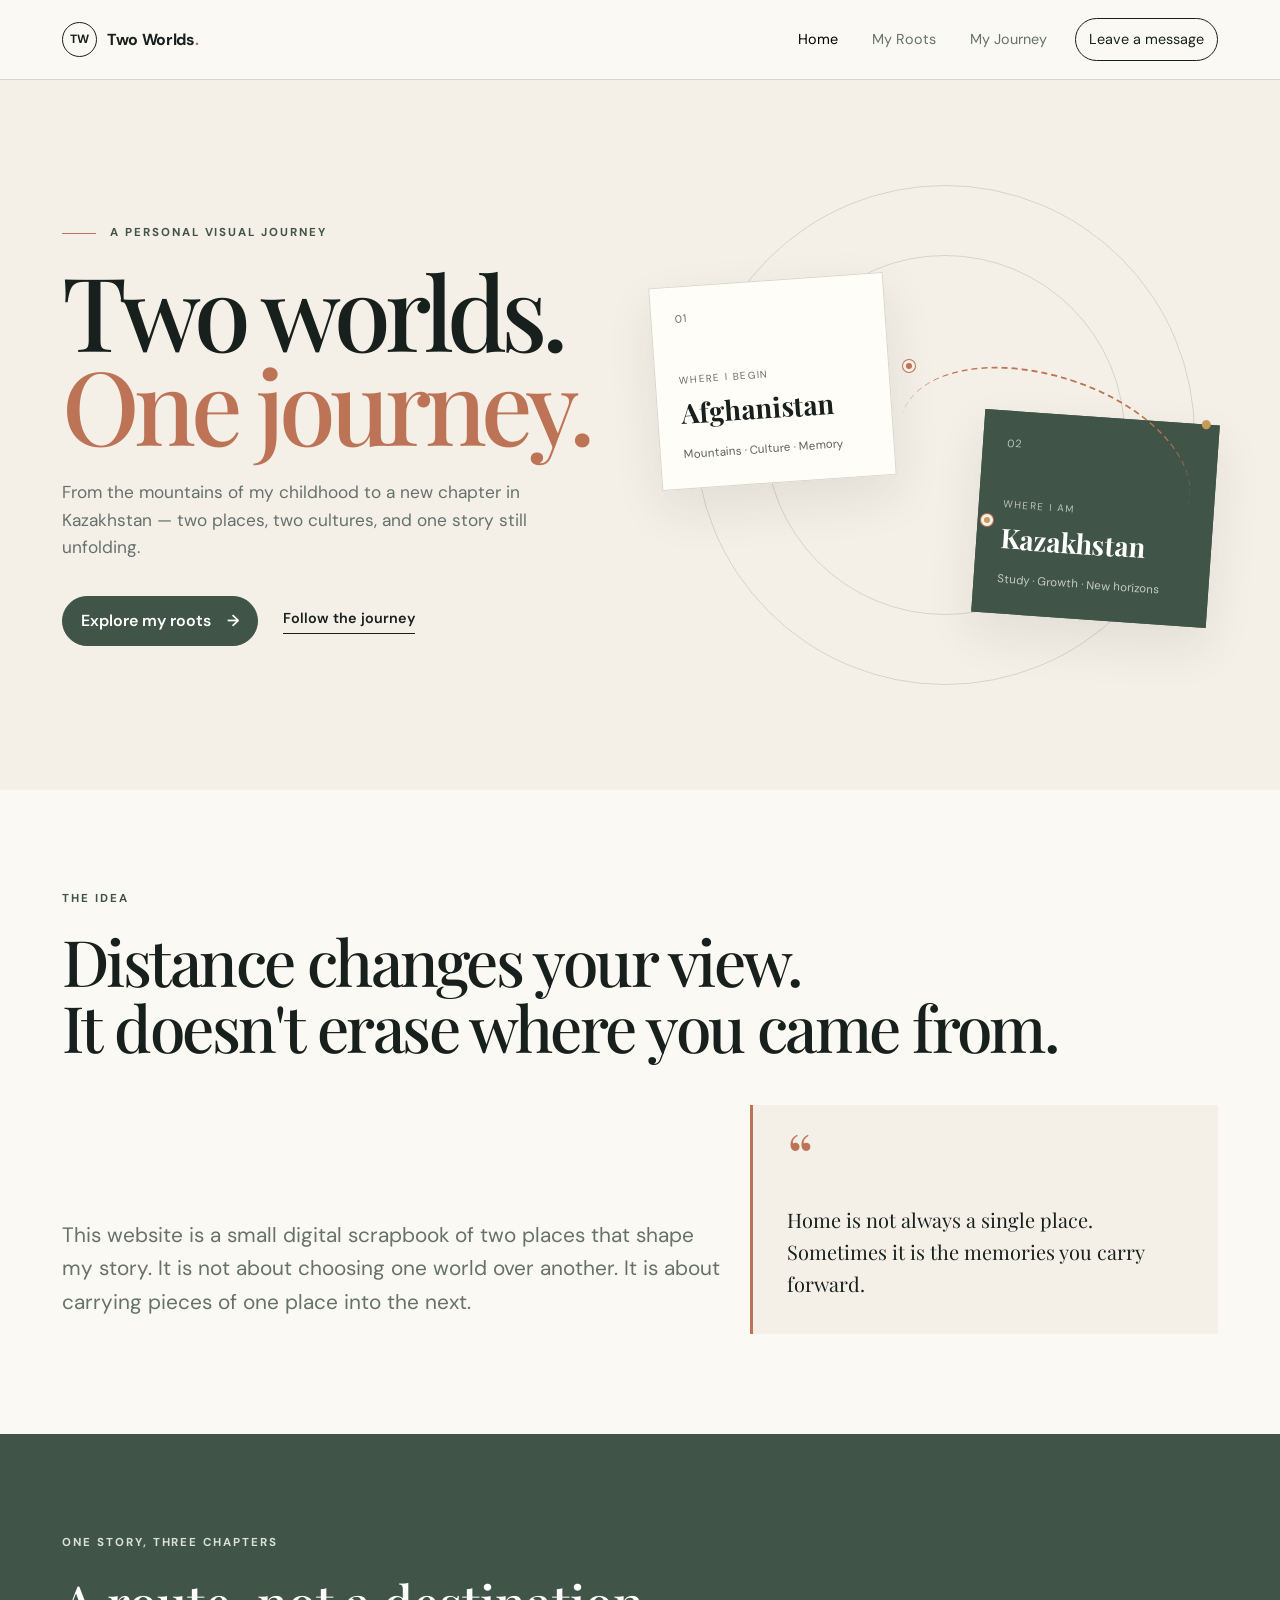
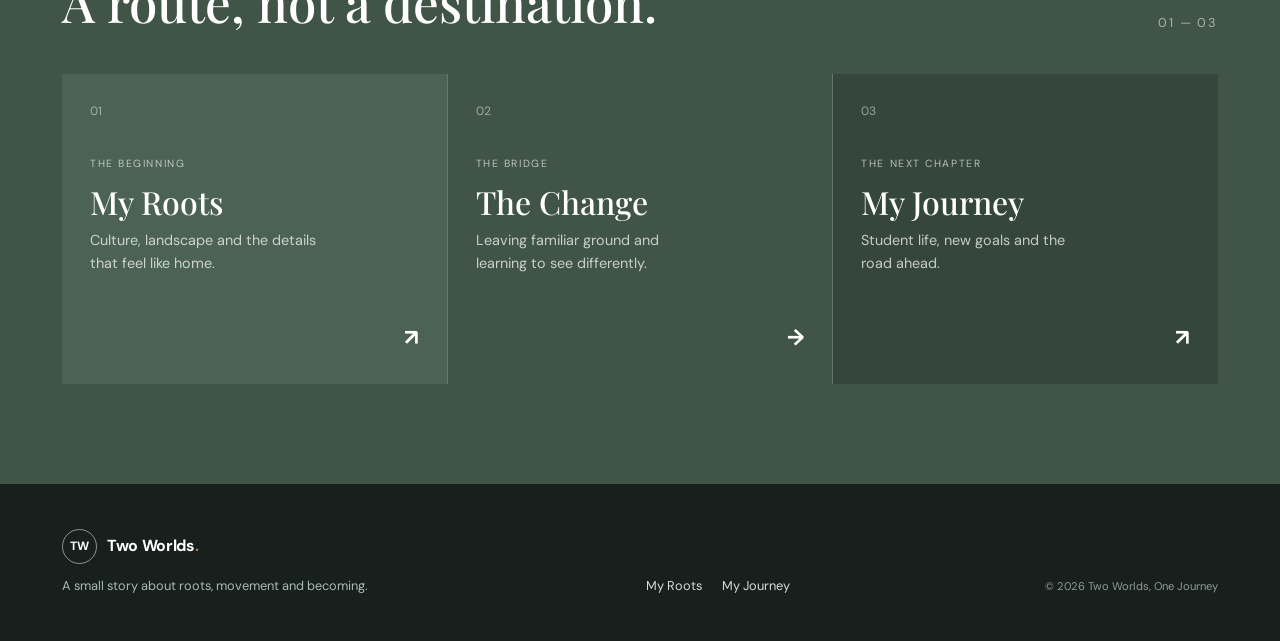
==== index.html @ 0f05c7d1 "complete midterm project" ====
<!DOCTYPE html>
<html lang="en">
<head>
  <meta charset="UTF-8">
  <meta name="viewport" content="width=device-width, initial-scale=1.0">
  <meta name="description" content="Two Worlds, One Journey — a visual story connecting Afghan roots with student life in Kazakhstan.">
  <title>Two Worlds, One Journey | Home</title>
  <link rel="preconnect" href="https://fonts.googleapis.com">
  <link rel="preconnect" href="https://fonts.gstatic.com" crossorigin>
  <link href="https://fonts.googleapis.com/css2?family=DM+Sans:wght@400;500;600;700&family=Playfair+Display:wght@600;700&display=swap" rel="stylesheet">
  <link href="https://cdn.jsdelivr.net/npm/bootstrap@5.3.3/dist/css/bootstrap.min.css" rel="stylesheet">
  <link rel="stylesheet" href="css/style.css">
</head>
<body>
<header class="site-header">
  <nav class="navbar navbar-expand-lg">
    <div class="container">
      <a class="brand" href="index.html"><span class="brand-mark">TW</span><span>Two Worlds<span class="brand-dot">.</span></span></a>
      <button class="navbar-toggler" type="button" data-bs-toggle="collapse" data-bs-target="#mainNav" aria-controls="mainNav" aria-expanded="false" aria-label="Toggle navigation">
        <span class="navbar-toggler-icon"></span>
      </button>
      <div class="collapse navbar-collapse" id="mainNav">
        <ul class="navbar-nav ms-auto align-items-lg-center gap-lg-2">
          <li class="nav-item"><a class="nav-link active" href="index.html">Home</a></li>
          <li class="nav-item"><a class="nav-link" href="roots.html">My Roots</a></li>
          <li class="nav-item"><a class="nav-link" href="journey.html">My Journey</a></li>
          <li class="nav-item"><a class="nav-link nav-cta" href="journey.html#message">Leave a message</a></li>
        </ul>
      </div>
    </div>
  </nav>
</header>

<main>
  <section class="hero home-hero">
    <div class="container position-relative">
      <div class="route-line route-line-home"></div>
      <div class="hero-grid">
        <div class="hero-copy">
          <p class="eyebrow"><span class="eyebrow-line"></span> A personal visual journey</p>
          <h1>Two worlds.<br><em>One journey.</em></h1>
          <p class="hero-lead">From the mountains of my childhood to a new chapter in Kazakhstan — two places, two cultures, and one story still unfolding.</p>
          <div class="hero-actions">
            <a class="btn btn-primary-custom" href="roots.html">Explore my roots <span>→</span></a>
            <a class="text-link" href="journey.html">Follow the journey</a>
          </div>
        </div>
        <div class="hero-visual">
          <div class="orbit orbit-one"></div>
          <div class="orbit orbit-two"></div>
          <div class="world-card world-af">
            <span class="world-number">01</span>
            <span class="world-label">WHERE I BEGIN</span>
            <strong>Afghanistan</strong>
            <small>Mountains · Culture · Memory</small>
          </div>
          <div class="world-card world-kz">
            <span class="world-number">02</span>
            <span class="world-label">WHERE I AM</span>
            <strong>Kazakhstan</strong>
            <small>Study · Growth · New horizons</small>
          </div>
          <div class="journey-pin pin-a"></div>
          <div class="journey-pin pin-b"></div>
          <div class="journey-path"><span></span></div>
        </div>
      </div>
    </div>
  </section>

  <section class="intro-section section-pad">
    <div class="container">
      <div class="section-heading">
        <p class="eyebrow">The idea</p>
        <h2>Distance changes your view.<br>It doesn't erase where you came from.</h2>
      </div>
      <div class="row g-4 align-items-end">
        <div class="col-lg-7">
          <p class="large-copy">This website is a small digital scrapbook of two places that shape my story. It is not about choosing one world over another. It is about carrying pieces of one place into the next.</p>
        </div>
        <div class="col-lg-5">
          <div class="quote-card">
            <span class="quote-mark">“</span>
            <p>Home is not always a single place. Sometimes it is the memories you carry forward.</p>
          </div>
        </div>
      </div>
    </div>
  </section>

  <section class="route-section section-pad">
    <div class="container">
      <div class="route-header">
        <div>
          <p class="eyebrow">One story, three chapters</p>
          <h2>A route, not a destination.</h2>
        </div>
        <span class="route-counter">01 — 03</span>
      </div>
      <div class="chapter-grid">
        <a class="chapter-card chapter-roots" href="roots.html">
          <span>01</span><div><small>THE BEGINNING</small><h3>My Roots</h3><p>Culture, landscape and the details that feel like home.</p></div><b>↗</b>
        </a>
        <div class="chapter-card chapter-bridge">
          <span>02</span><div><small>THE BRIDGE</small><h3>The Change</h3><p>Leaving familiar ground and learning to see differently.</p></div><b>→</b>
        </div>
        <a class="chapter-card chapter-future" href="journey.html">
          <span>03</span><div><small>THE NEXT CHAPTER</small><h3>My Journey</h3><p>Student life, new goals and the road ahead.</p></div><b>↗</b>
        </a>
      </div>
    </div>
  </section>
</main>

<footer class="site-footer">
  <div class="container footer-inner">
    <div><a class="brand footer-brand" href="index.html"><span class="brand-mark">TW</span><span>Two Worlds<span class="brand-dot">.</span></span></a><p>A small story about roots, movement and becoming.</p></div>
    <div class="footer-links"><a href="roots.html">My Roots</a><a href="journey.html">My Journey</a></div>
    <small>© 2026 Two Worlds, One Journey</small>
  </div>
</footer>
</body>
</html>
---- css/style.css ----
@import url('https://fonts.googleapis.com/css2?family=DM+Sans:wght@400;500;600;700&family=Playfair+Display:wght@600;700&display=swap');

:root {
  --ink: #18201d;
  --muted: #66716c;
  --cream: #f5f0e7;
  --paper: #fbf9f4;
  --sage: #718476;
  --sage-dark: #405448;
  --clay: #bd7355;
  --gold: #c59d58;
  --line: #d9d5ca;
  --white: #fffdf8;
}

* { box-sizing: border-box; }
html { scroll-behavior: smooth; }
body {
  margin: 0;
  background: var(--paper);
  color: var(--ink);
  font-family: "DM Sans", sans-serif;
  line-height: 1.6;
  overflow-x: hidden;
}
a { color: inherit; text-decoration: none; }
h1,h2,h3,p { margin-top: 0; }
h1,h2,h3 { font-family: "Playfair Display", serif; }
.container { max-width: 1180px; }

.site-header {
  background: rgba(251,249,244,.94);
  border-bottom: 1px solid var(--line);
  position: relative;
  z-index: 20;
}
.navbar { padding: 18px 0; }
.brand { display: inline-flex; align-items: center; gap: 10px; font-weight: 700; letter-spacing: -.02em; }
.brand-mark {
  width: 35px; height: 35px; display: grid; place-items: center;
  border: 1px solid var(--ink); border-radius: 50%; font-size: .75rem;
}
.brand-dot { color: var(--clay); }
.nav-link { color: var(--muted); font-size: .9rem; padding: 9px 13px !important; }
.nav-link:hover,.nav-link.active { color: var(--ink); }
.nav-cta { border: 1px solid var(--ink); border-radius: 99px; margin-left: 7px; color: var(--ink); }
.navbar-toggler { border: 1px solid var(--line); }
.navbar-toggler:focus { box-shadow: none; }

.hero { min-height: 710px; display: flex; align-items: center; position: relative; background: var(--cream); }
.home-hero { overflow: hidden; }
.hero-grid { display: grid; grid-template-columns: 1fr 1fr; align-items: center; gap: 30px; min-height: 650px; }
.eyebrow { color: var(--sage-dark); text-transform: uppercase; letter-spacing: .17em; font-size: .72rem; font-weight: 700; margin-bottom: 20px; }
.eyebrow-line { display: inline-block; width: 34px; height: 1px; background: var(--clay); vertical-align: middle; margin-right: 9px; }
.hero h1 { font-size: clamp(4rem, 8vw, 7.5rem); line-height: .92; letter-spacing: -.055em; margin-bottom: 28px; }
.hero h1 em, .page-hero h1 em { color: var(--clay); font-style: normal; }
.hero-lead { color: var(--muted); max-width: 510px; font-size: 1.08rem; }
.hero-actions { display: flex; align-items: center; gap: 25px; margin-top: 34px; }
.btn-primary-custom {
  background: var(--sage-dark); border: 1px solid var(--sage-dark); color: white;
  padding: 12px 18px; border-radius: 99px; font-weight: 600;
}
.btn-primary-custom:hover { background: var(--ink); color: white; border-color: var(--ink); transform: translateY(-2px); }
.btn-primary-custom span { margin-left: 12px; }
.text-link { border-bottom: 1px solid var(--ink); padding-bottom: 3px; font-weight: 600; font-size: .9rem; }

.hero-visual { min-height: 530px; position: relative; }
.orbit { position: absolute; border: 1px solid rgba(64,84,72,.18); border-radius: 50%; }
.orbit-one { width: 500px; height: 500px; top: 15px; left: 40px; }
.orbit-two { width: 360px; height: 360px; top: 85px; left: 110px; }
.world-card {
  position: absolute; width: 235px; padding: 23px; background: var(--white);
  border: 1px solid var(--line); box-shadow: 0 20px 50px rgba(31,38,34,.09);
}
.world-af { left: 0; top: 110px; transform: rotate(-4deg); }
.world-kz { right: 5px; bottom: 80px; transform: rotate(4deg); background: var(--sage-dark); color: white; border-color: var(--sage-dark); }
.world-number { font-size: .68rem; letter-spacing: .15em; display: block; margin-bottom: 45px; opacity: .65; }
.world-label { font-size: .62rem; letter-spacing: .14em; display: block; opacity: .65; }
.world-card strong { font-family: "Playfair Display"; font-size: 1.7rem; display: block; margin: 4px 0; }
.world-card small { opacity: .7; font-size: .72rem; }
.journey-pin { width: 12px; height: 12px; background: var(--clay); border: 3px solid var(--cream); border-radius: 50%; position: absolute; z-index: 3; box-shadow: 0 0 0 1px var(--clay); }
.pin-a { top: 190px; left: 248px; }
.pin-b { bottom: 174px; right: 225px; background: var(--gold); }
.journey-path { position: absolute; width: 300px; height: 170px; top: 205px; left: 240px; border-top: 2px dashed var(--clay); border-radius: 50%; transform: rotate(18deg); }
.journey-path span { width: 9px; height: 9px; border-radius: 50%; background: var(--gold); position: absolute; right: 3px; top: -5px; }

.section-pad { padding: 100px 0; }
.intro-section { background: var(--paper); }
.section-heading { margin-bottom: 45px; }
.section-heading h2 { font-size: clamp(2.4rem, 5vw, 4.4rem); line-height: 1.03; letter-spacing: -.04em; }
.large-copy { font-size: 1.3rem; line-height: 1.6; max-width: 720px; color: var(--muted); }
.quote-card { background: var(--cream); padding: 34px; border-left: 3px solid var(--clay); }
.quote-mark { font-family: "Playfair Display"; font-size: 4rem; line-height: .5; color: var(--clay); }
.quote-card p { margin: 15px 0 0; font-family: "Playfair Display"; font-size: 1.25rem; }

.route-section { background: var(--sage-dark); color: white; }
.route-section .eyebrow { color: #d8e1db; }
.route-header { display: flex; justify-content: space-between; align-items: end; margin-bottom: 40px; }
.route-header h2 { font-size: 3.2rem; margin: 0; }
.route-counter { opacity: .55; font-size: .8rem; letter-spacing: .14em; }
.chapter-grid { display: grid; grid-template-columns: repeat(3,1fr); gap: 1px; background: rgba(255,255,255,.2); }
.chapter-card { min-height: 310px; padding: 28px; background: var(--sage-dark); display: flex; flex-direction: column; justify-content: space-between; transition: .25s ease; }
.chapter-card:hover { background: #51675a; transform: translateY(-7px); }
.chapter-card > span { font-size: .75rem; opacity: .5; }
.chapter-card div { align-self: stretch; }
.chapter-card small { font-size: .65rem; letter-spacing: .15em; opacity: .65; }
.chapter-card h3 { font-size: 2rem; margin: 8px 0; }
.chapter-card p { opacity: .72; max-width: 230px; font-size: .9rem; }
.chapter-card b { font-size: 1.4rem; align-self: flex-end; }
.chapter-roots { background: #4c6255; }
.chapter-bridge { background: #405448; }
.chapter-future { background: #35473d; }

.page-hero { min-height: 460px; display: flex; align-items: end; background: var(--cream); padding: 75px 0; position: relative; overflow: hidden; }
.page-hero:after { content: ""; position: absolute; width: 480px; height: 480px; border: 1px solid rgba(64,84,72,.16); border-radius: 50%; right: -170px; top: -160px; }
.page-hero-inner { display: flex; justify-content: space-between; align-items: end; width: 100%; position: relative; z-index: 1; }
.page-hero h1 { font-size: clamp(4rem, 9vw, 7rem); line-height: .9; letter-spacing: -.06em; margin-bottom: 25px; }
.page-hero p:not(.eyebrow) { max-width: 600px; color: var(--muted); font-size: 1.1rem; }
.chapter-stamp { width: 135px; height: 135px; border: 1px solid var(--sage-dark); border-radius: 50%; display: grid; place-content: center; text-align: center; transform: rotate(10deg); flex-shrink: 0; }
.chapter-stamp span { font-family: "Playfair Display"; font-size: 2.7rem; line-height: 1; }
.chapter-stamp small { letter-spacing: .12em; font-size: .58rem; margin-top: 6px; }
.stamp-kz { border-color: var(--clay); color: var(--clay); }

.sticky-note { background: var(--sage-dark); color: white; padding: 42px; min-height: 390px; position: sticky; top: 30px; }
.note-label { text-transform: uppercase; letter-spacing: .16em; font-size: .65rem; opacity: .65; }
.sticky-note h2 { font-size: 4rem; margin: 25px 0 12px; }
.sticky-note p { color: #d5ded8; max-width: 370px; }
.mini-route { display: flex; align-items: center; gap: 0; margin-top: 50px; }
.mini-route span { width: 11px; height: 11px; border-radius: 50%; background: var(--gold); }
.mini-route span:not(:last-child) { width: 70px; height: 1px; border-radius: 0; background: rgba(255,255,255,.4); }

.photo-grid { display: grid; grid-template-columns: 1.1fr .9fr; grid-template-rows: 230px 230px; gap: 14px; }
.photo-tile { padding: 22px; display: flex; flex-direction: column; justify-content: end; color: white; position: relative; overflow: hidden; }
.photo-tile:before { content: ""; position: absolute; inset: 0; opacity: .28; background: repeating-linear-gradient(135deg, transparent 0 18px, rgba(255,255,255,.2) 19px 20px); }
.photo-tile > * { position: relative; }
.photo-tile span { font-size: .62rem; letter-spacing: .15em; opacity: .75; }
.photo-tile strong { font-family: "Playfair Display"; font-size: 1.6rem; }
.tile-mountain { background: linear-gradient(135deg,#687f72,#263c34); grid-row: span 2; }
.tile-culture { background: linear-gradient(135deg,#b8765c,#724638); }
.tile-art { background: linear-gradient(135deg,#bca05f,#66542c); }
.tile-memory { background: linear-gradient(135deg,#77868b,#3d4b4f); }

.culture-section { background: var(--cream); }
.compact-heading { margin-bottom: 35px; }
.compact-heading h2 { font-size: 3rem; }
.culture-grid { display: grid; grid-template-columns: repeat(3,1fr); gap: 18px; }
.culture-card { background: var(--white); border: 1px solid var(--line); padding: 30px; min-height: 300px; position: relative; }
.culture-card > span { font-size: .7rem; color: var(--clay); }
.culture-icon { font-size: 2rem; color: var(--sage); margin: 35px 0 10px; }
.culture-card h3 { font-size: 1.8rem; }
.culture-card p { color: var(--muted); font-size: .9rem; }

.custom-table-wrap { border: 1px solid var(--line); background: white; }
.custom-table { margin: 0; --bs-table-bg: transparent; }
.custom-table th { background: var(--sage-dark); color: white; border: 0; padding: 17px 20px; font-size: .75rem; text-transform: uppercase; letter-spacing: .12em; }
.custom-table td { padding: 19px 20px; border-color: var(--line); color: var(--muted); }
.custom-table td:first-child { color: var(--ink); }

.journey-map { display: grid; grid-template-columns: 1fr 1.3fr 1fr 1.3fr 1fr; align-items: center; gap: 12px; }
.map-node { background: var(--cream); padding: 28px; min-height: 150px; border: 1px solid var(--line); }
.map-node span { font-size: .68rem; color: var(--clay); letter-spacing: .1em; }
.map-node strong { display: block; font-family: "Playfair Display"; font-size: 1.8rem; margin-top: 12px; }
.map-node small { color: var(--muted); }
.node-now { background: var(--sage-dark); color: white; border-color: var(--sage-dark); transform: translateY(-18px); }
.node-now small { color: #ccd6d0; }
.map-connector { text-align: center; color: var(--muted); }
.map-connector i { display: block; border-top: 1px dashed var(--clay); }
.map-connector span { font-size: .58rem; letter-spacing: .13em; position: relative; top: -9px; background: var(--paper); padding: 0 5px; }

.life-section { background: var(--cream); }
.life-grid { display: grid; grid-template-columns: 1.25fr 1fr 1fr; gap: 15px; }
.life-card { padding: 32px; background: var(--white); border: 1px solid var(--line); min-height: 310px; }
.life-main { background: var(--sage-dark); color: white; }
.life-number { font-size: .7rem; letter-spacing: .15em; color: var(--clay); }
.life-card h3 { font-size: 2rem; margin: 65px 0 12px; }
.life-card p { color: var(--muted); }
.life-main p { color: #d7e0db; }
.life-tag { margin-top: 30px; font-size: .63rem; letter-spacing: .13em; opacity: .6; }

.message-section { background: var(--paper); }
.message-grid { display: grid; grid-template-columns: .85fr 1.15fr; gap: 80px; align-items: start; }
.message-copy h2 { font-size: 3.5rem; line-height: 1.05; }
.message-copy > p:last-child { color: var(--muted); max-width: 450px; }
.message-form { background: var(--cream); padding: 35px; border: 1px solid var(--line); }
.form-row { margin-bottom: 20px; }
.form-row label { display: block; font-size: .73rem; font-weight: 700; text-transform: uppercase; letter-spacing: .11em; margin-bottom: 8px; }
.form-row input,.form-row select,.form-row textarea { width: 100%; border: 1px solid #cbc7bc; background: var(--paper); padding: 13px 14px; outline: none; font: inherit; color: var(--ink); }
.form-row input:focus,.form-row select:focus,.form-row textarea:focus { border-color: var(--sage-dark); box-shadow: 0 0 0 3px rgba(64,84,72,.08); }
.form-note { color: var(--muted); font-size: .7rem; margin: 13px 0 0; }

.site-footer { background: var(--ink); color: white; padding: 45px 0; }
.footer-inner { display: grid; grid-template-columns: 1.5fr 1fr auto; gap: 30px; align-items: end; }
.footer-brand { color: white; }
.footer-brand .brand-mark { border-color: rgba(255,255,255,.5); }
.site-footer p { color: #aeb8b2; font-size: .8rem; margin: 12px 0 0; }
.footer-links { display: flex; gap: 20px; font-size: .8rem; color: #d5ddd8; }
.footer-links a:hover { color: white; }
.site-footer > .container > small, .footer-inner > small { color: #8f9994; font-size: .7rem; }

@media (max-width: 991.98px) {
  .nav-cta { display: inline-block; margin: 8px 0 0; }
  .hero-grid { grid-template-columns: 1fr; padding: 65px 0; }
  .hero { min-height: auto; }
  .hero-visual { min-height: 480px; }
  .orbit-one { left: 50%; transform: translateX(-50%); }
  .orbit-two { left: 50%; transform: translateX(-50%); }
  .world-af { left: 10%; }
  .world-kz { right: 8%; }
  .journey-path { left: 50%; transform: translateX(-50%) rotate(18deg); }
  .pin-a { left: calc(50% - 130px); }
  .pin-b { right: calc(50% - 130px); }
  .chapter-grid { grid-template-columns: 1fr; }
  .chapter-card { min-height: 220px; }
  .message-grid { grid-template-columns: 1fr; gap: 40px; }
  .footer-inner { grid-template-columns: 1fr 1fr; }
  .footer-inner > small { grid-column: 1 / -1; }
  .journey-map { grid-template-columns: 1fr; gap: 15px; }
  .map-connector i { border-top: 0; border-left: 1px dashed var(--clay); height: 30px; margin-left: 50%; }
  .map-connector span { display: block; top: -1px; background: transparent; }
  .node-now { transform: none; }
}

@media (max-width: 767.98px) {
  .navbar { padding: 14px 0; }
  .hero h1 { font-size: clamp(3.5rem, 17vw, 5rem); }
  .hero-grid { min-height: auto; }
  .hero-visual { transform: scale(.82); transform-origin: top center; min-height: 410px; margin-bottom: -45px; }
  .section-pad { padding: 70px 0; }
  .route-header { align-items: start; gap: 20px; }
  .route-header h2 { font-size: 2.4rem; }
  .page-hero { min-height: 390px; padding: 55px 0; }
  .page-hero-inner { align-items: start; gap: 25px; }
  .page-hero h1 { font-size: 4.2rem; }
  .chapter-stamp { width: 95px; height: 95px; }
  .chapter-stamp span { font-size: 2rem; }
  .photo-grid { grid-template-columns: 1fr 1fr; grid-template-rows: 180px 180px; }
  .sticky-note { position: static; min-height: auto; }
  .culture-grid,.life-grid { grid-template-columns: 1fr; }
  .life-card { min-height: 240px; }
  .life-card h3 { margin-top: 35px; }
  .message-copy h2 { font-size: 2.7rem; }
  .footer-inner { grid-template-columns: 1fr; }
  .footer-inner > small { grid-column: auto; }
  .footer-links { margin-top: 10px; }
}

@media (max-width: 575.98px) {
  .hero-actions { flex-direction: column; align-items: flex-start; }
  .hero-visual { transform: scale(.68); min-height: 340px; margin-bottom: -80px; width: 145%; margin-left: -22%; }
  .world-card { width: 215px; }
  .page-hero-inner { flex-direction: column; }
  .page-hero h1 { font-size: 3.5rem; }
  .photo-grid { grid-template-columns: 1fr; grid-template-rows: 220px 160px 160px 160px; }
  .tile-mountain { grid-row: auto; }
  .compact-heading h2 { font-size: 2.5rem; }
  .custom-table { min-width: 650px; }
  .message-form { padding: 22px; }
}
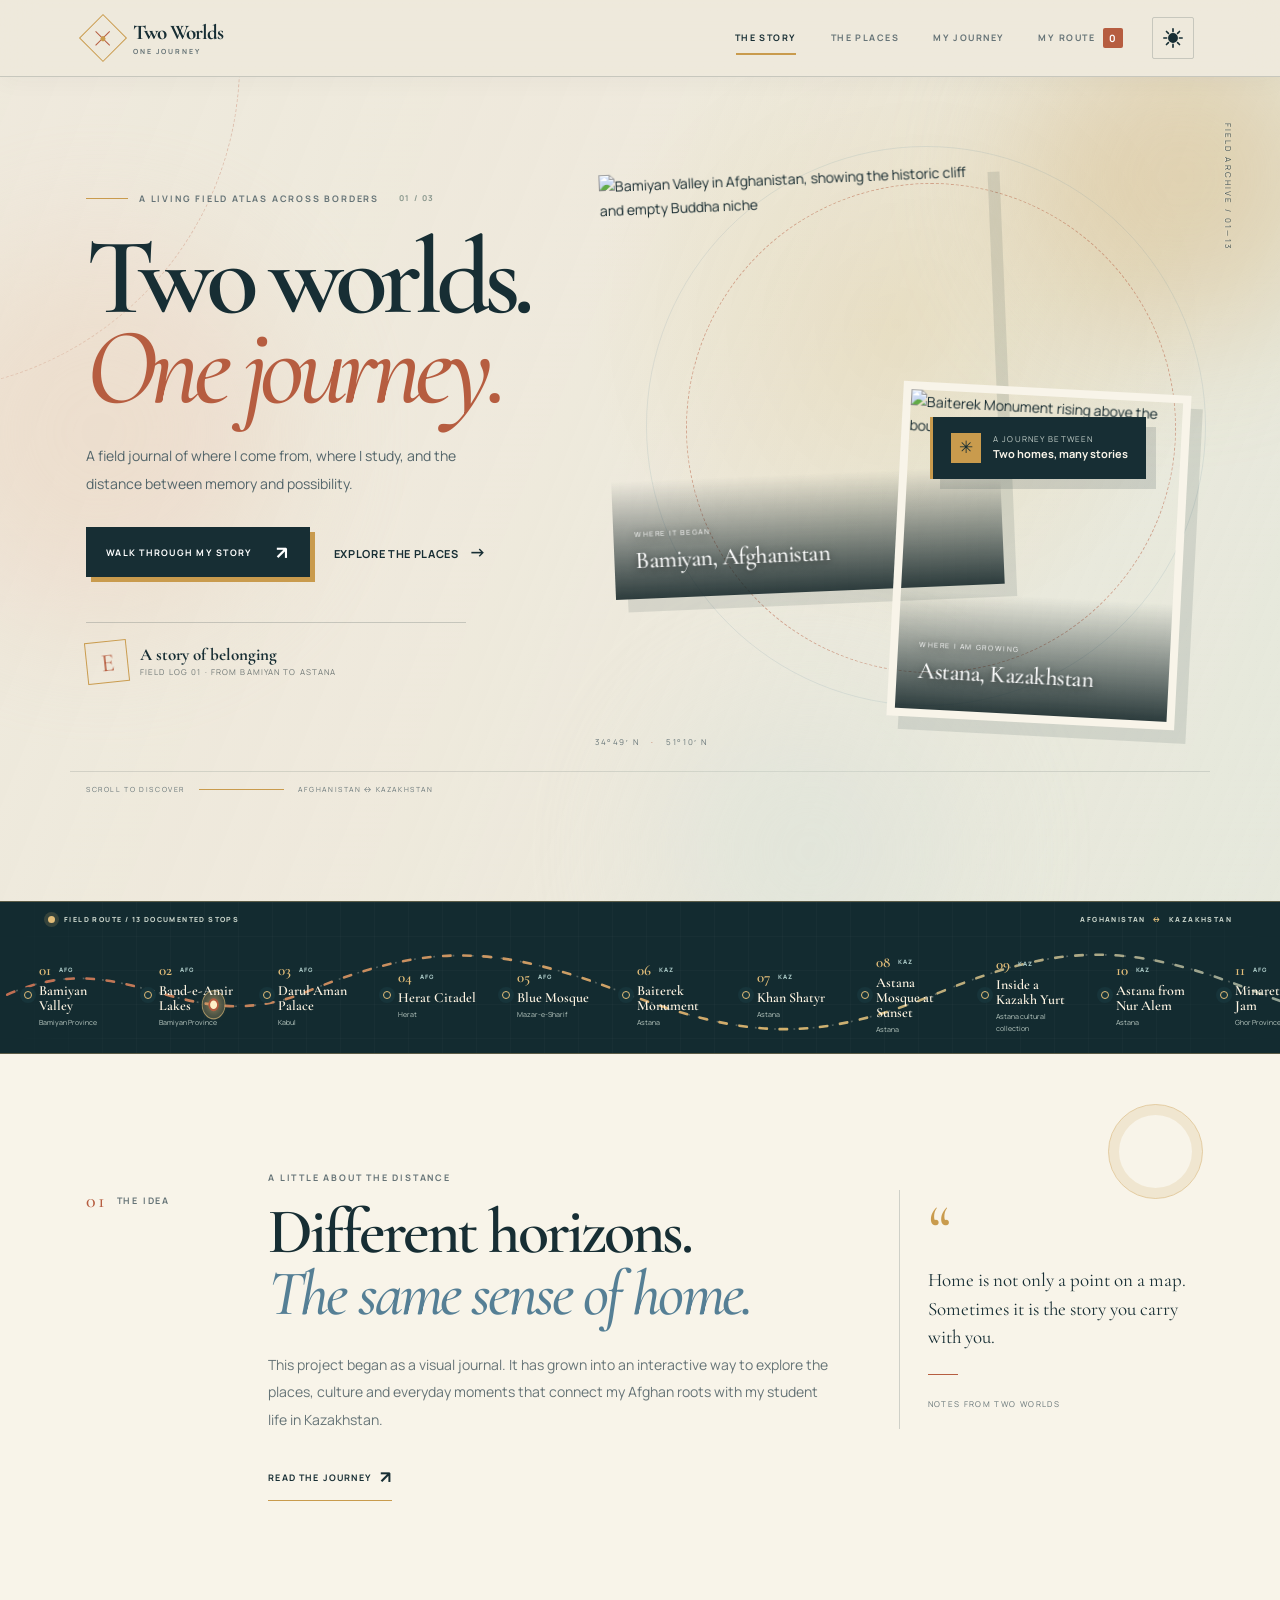
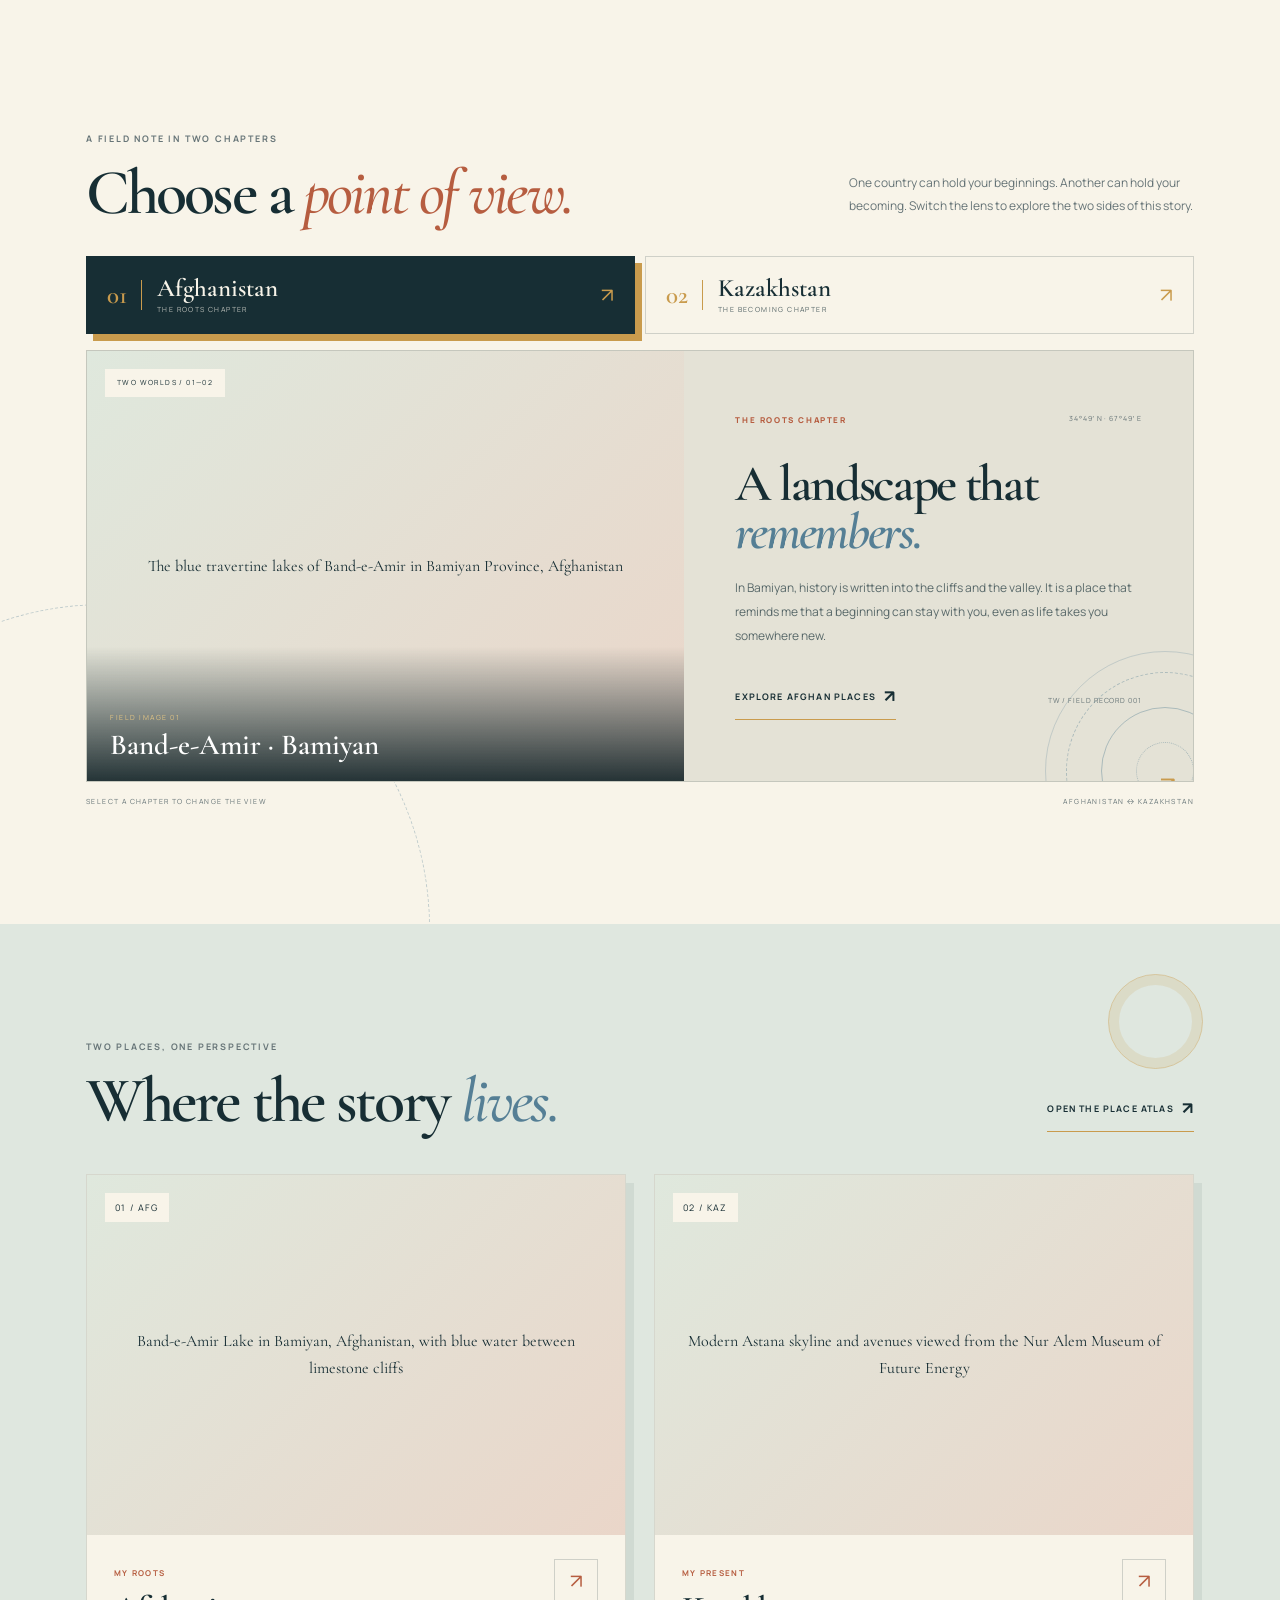
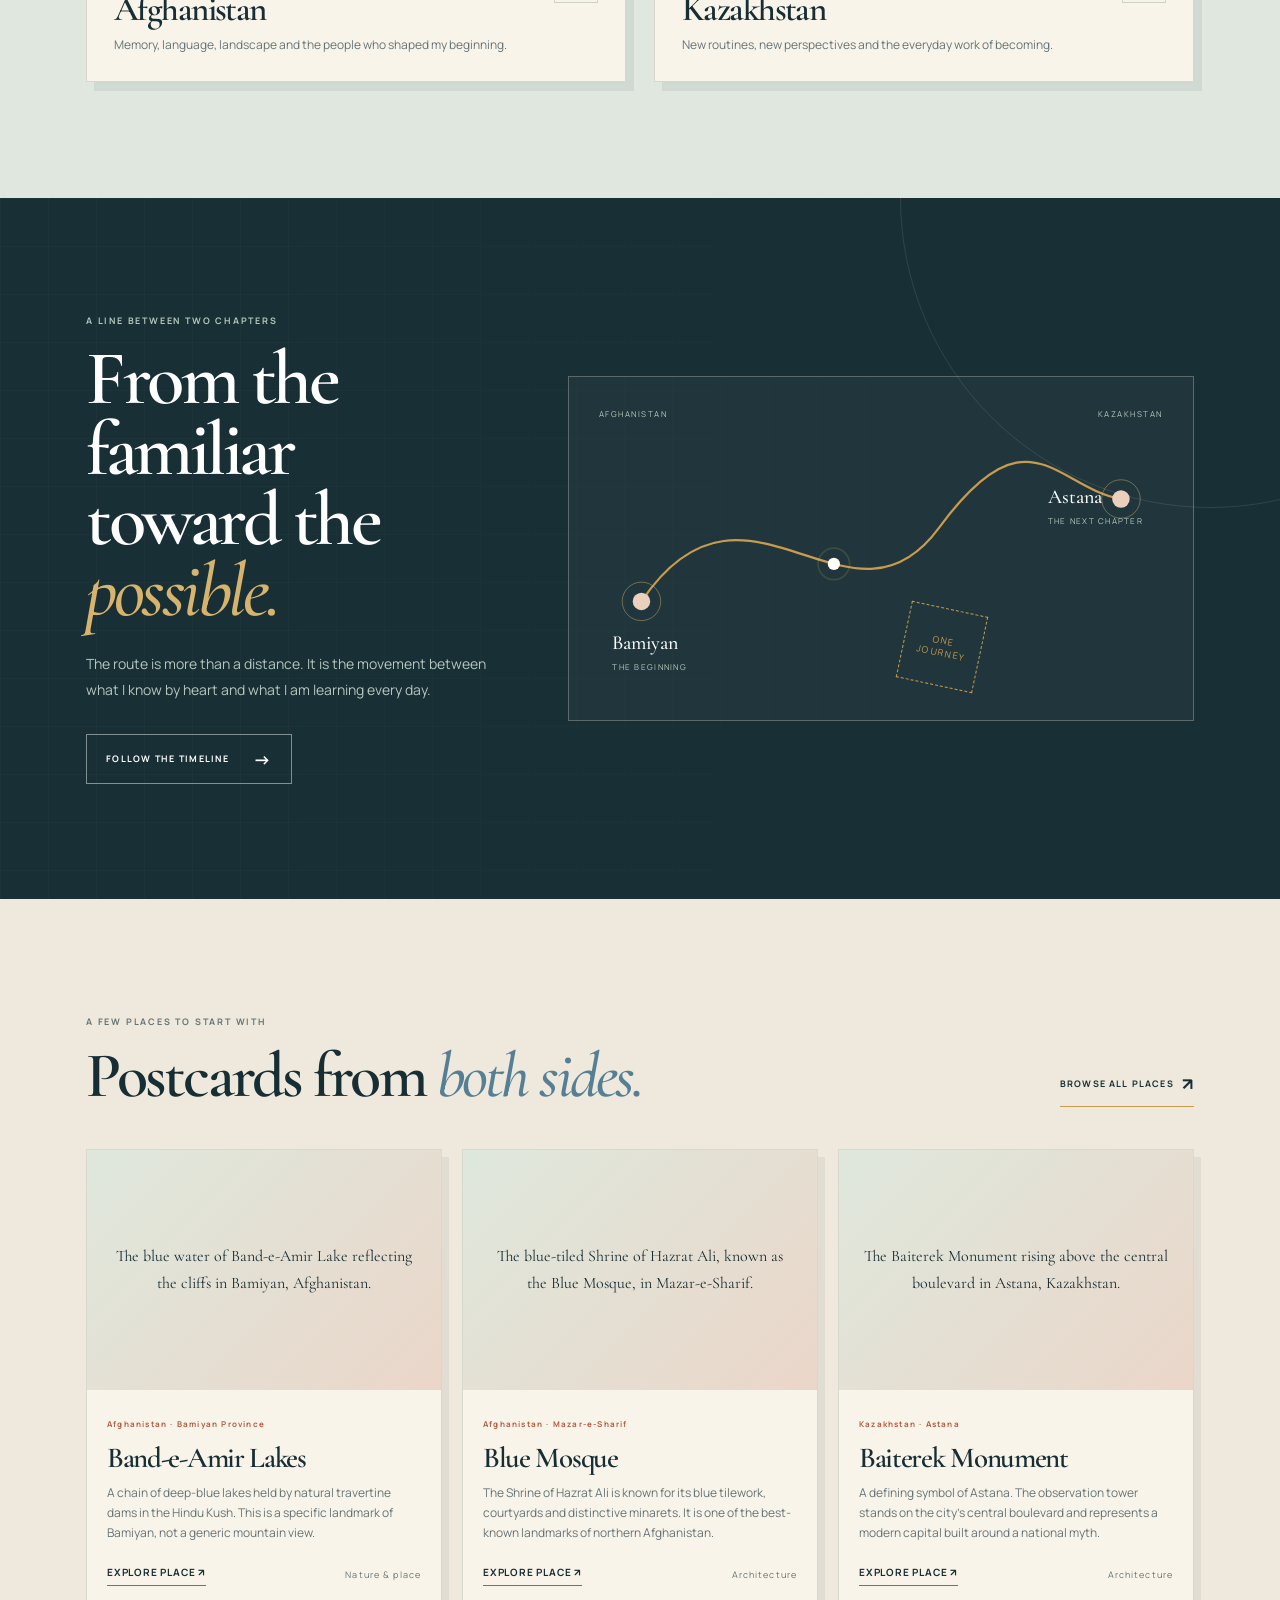
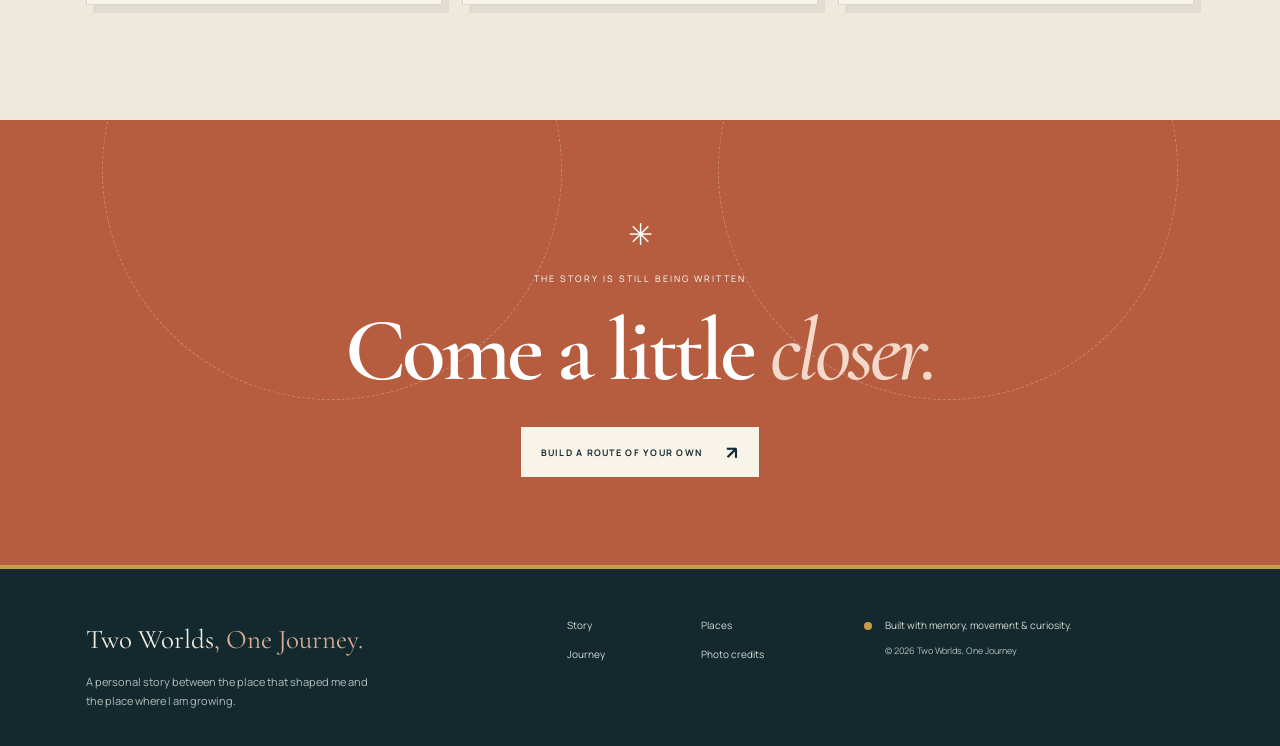
==== commit 2db3c26e: "initial commit for new project" ====
--- a/index.html
+++ b/index.html
@@ -1,123 +1,198 @@
-<!DOCTYPE html>
+<!doctype html>
 <html lang="en">
 <head>
-  <meta charset="UTF-8">
-  <meta name="viewport" content="width=device-width, initial-scale=1.0">
-  <meta name="description" content="Two Worlds, One Journey — a visual story connecting Afghan roots with student life in Kazakhstan.">
-  <title>Two Worlds, One Journey | Home</title>
+  <meta charset="utf-8">
+  <script>try{var t=localStorage.getItem("twTheme")||(matchMedia("(prefers-color-scheme: dark)").matches?"dark":"light");document.documentElement.dataset.theme=t}catch(e){document.documentElement.dataset.theme="light"}</script>
+  <meta name="viewport" content="width=device-width, initial-scale=1">
+  <meta name="theme-color" content="#183a35">
+  <meta name="description" content="Two Worlds, One Journey — a personal visual story connecting Afghan roots with student life in Kazakhstan.">
+  <title>The story | Two Worlds, One Journey</title>
   <link rel="preconnect" href="https://fonts.googleapis.com">
   <link rel="preconnect" href="https://fonts.gstatic.com" crossorigin>
-  <link href="https://fonts.googleapis.com/css2?family=DM+Sans:wght@400;500;600;700&family=Playfair+Display:wght@600;700&display=swap" rel="stylesheet">
+  <link href="https://fonts.googleapis.com/css2?family=DM+Sans:wght@400;500;600;700&family=Playfair+Display:wght@500;600;700&display=swap" rel="stylesheet">
   <link href="https://cdn.jsdelivr.net/npm/bootstrap@5.3.3/dist/css/bootstrap.min.css" rel="stylesheet">
   <link rel="stylesheet" href="css/style.css">
+  <link rel="stylesheet" href="css/fx.css">
+  <link rel="stylesheet" href="css/dark.css">
+  <link rel="stylesheet" href="css/fieldbook.css">
+  <link rel="stylesheet" href="css/refinement.css">
 </head>
-<body>
+<body data-page="home">
+
+<a class="skip-link" href="#main-content">Skip to content</a>
 <header class="site-header">
-  <nav class="navbar navbar-expand-lg">
-    <div class="container">
-      <a class="brand" href="index.html"><span class="brand-mark">TW</span><span>Two Worlds<span class="brand-dot">.</span></span></a>
-      <button class="navbar-toggler" type="button" data-bs-toggle="collapse" data-bs-target="#mainNav" aria-controls="mainNav" aria-expanded="false" aria-label="Toggle navigation">
+  <nav class="navbar navbar-expand-lg site-nav" aria-label="Main navigation">
+    <div class="container nav-shell">
+      <a class="navbar-brand brand-lockup" href="index.html" aria-label="Two Worlds, One Journey home">
+        <span class="brand-symbol" aria-hidden="true"><span></span><span></span></span>
+        <span class="brand-words"><strong>Two Worlds</strong><small>ONE JOURNEY</small></span>
+      </a>
+      <button class="navbar-toggler" type="button" data-bs-toggle="collapse" data-bs-target="#primaryNav" aria-controls="primaryNav" aria-expanded="false" aria-label="Toggle navigation">
         <span class="navbar-toggler-icon"></span>
       </button>
-      <div class="collapse navbar-collapse" id="mainNav">
+      <div class="collapse navbar-collapse" id="primaryNav">
         <ul class="navbar-nav ms-auto align-items-lg-center gap-lg-2">
-          <li class="nav-item"><a class="nav-link active" href="index.html">Home</a></li>
-          <li class="nav-item"><a class="nav-link" href="roots.html">My Roots</a></li>
-          <li class="nav-item"><a class="nav-link" href="journey.html">My Journey</a></li>
-          <li class="nav-item"><a class="nav-link nav-cta" href="journey.html#message">Leave a message</a></li>
+          <li class="nav-item"><a class="nav-link is-current" href="index.html" aria-current="page">The story</a></li>
+          <li class="nav-item"><a class="nav-link " href="roots.html" >The places</a></li>
+          <li class="nav-item"><a class="nav-link " href="journey.html" >My journey</a></li>
+          <li class="nav-item route-nav-item"><a class="nav-link route-nav-link" href="journey.html#route-builder">My route <span class="route-count" id="routeCount" aria-label="Saved places">0</span></a></li>
         </ul>
       </div>
     </div>
   </nav>
 </header>
 
-<main>
-  <section class="hero home-hero">
-    <div class="container position-relative">
-      <div class="route-line route-line-home"></div>
-      <div class="hero-grid">
-        <div class="hero-copy">
-          <p class="eyebrow"><span class="eyebrow-line"></span> A personal visual journey</p>
-          <h1>Two worlds.<br><em>One journey.</em></h1>
-          <p class="hero-lead">From the mountains of my childhood to a new chapter in Kazakhstan — two places, two cultures, and one story still unfolding.</p>
-          <div class="hero-actions">
-            <a class="btn btn-primary-custom" href="roots.html">Explore my roots <span>→</span></a>
-            <a class="text-link" href="journey.html">Follow the journey</a>
-          </div>
+<main id="main-content">
+  <section class="hero-section" id="top">
+    <div class="container hero-layout">
+      <div class="hero-copy" data-reveal>
+        <div class="eyebrow"><span class="eyebrow-line"></span> A living field atlas across borders <span class="eyebrow-year">01 / 03</span></div>
+        <h1>Two worlds.<br><em>One journey.</em></h1>
+        <p class="hero-lede">A field journal of where I come from, where I study, and the distance between memory and possibility.</p>
+        <div class="hero-actions"><a class="button button-dark" href="journey.html">Walk through my story <span aria-hidden="true">↗</span></a><a class="text-link" href="roots.html">Explore the places <span aria-hidden="true">→</span></a></div>
+        <div class="hero-signature"><span class="signature-mark">E</span><span><strong>A story of belonging</strong><small>FIELD LOG 01 · FROM BAMIYAN TO ASTANA</small></span></div>
+      </div>
+      <div class="hero-visual" data-reveal>
+        <div class="hero-photo hero-photo--bamiyan photo-open" data-photo="https://commons.wikimedia.org/wiki/Special:FilePath/Bamyan.jpg?width=1280" data-caption="Bamiyan Valley, Afghanistan · Photo: Monikajoannah / Wikimedia Commons">
+          <img src="https://commons.wikimedia.org/wiki/Special:FilePath/Bamyan.jpg?width=1280" alt="Bamiyan Valley in Afghanistan, showing the historic cliff and empty Buddha niche" fetchpriority="high">
+          <span class="photo-label"><small>WHERE IT BEGAN</small><strong>Bamiyan, Afghanistan</strong></span>
         </div>
-        <div class="hero-visual">
-          <div class="orbit orbit-one"></div>
-          <div class="orbit orbit-two"></div>
-          <div class="world-card world-af">
-            <span class="world-number">01</span>
-            <span class="world-label">WHERE I BEGIN</span>
-            <strong>Afghanistan</strong>
-            <small>Mountains · Culture · Memory</small>
-          </div>
-          <div class="world-card world-kz">
-            <span class="world-number">02</span>
-            <span class="world-label">WHERE I AM</span>
-            <strong>Kazakhstan</strong>
-            <small>Study · Growth · New horizons</small>
-          </div>
-          <div class="journey-pin pin-a"></div>
-          <div class="journey-pin pin-b"></div>
-          <div class="journey-path"><span></span></div>
+        <div class="hero-photo hero-photo--astana photo-open" data-photo="https://commons.wikimedia.org/wiki/Special:FilePath/Baiterek.jpg?width=960" data-caption="Baiterek Monument, Astana · Photo: אמר מר / Wikimedia Commons">
+          <img src="https://commons.wikimedia.org/wiki/Special:FilePath/Baiterek.jpg?width=960" alt="Baiterek Monument rising above the boulevard in Astana, Kazakhstan">
+          <span class="photo-label"><small>WHERE I AM GROWING</small><strong>Astana, Kazakhstan</strong></span>
         </div>
+        <div class="orbit orbit-one" aria-hidden="true"></div><div class="orbit orbit-two" aria-hidden="true"></div>
+        <div class="route-card"><span class="route-card-icon" aria-hidden="true">✳</span><span><small>A JOURNEY BETWEEN</small><strong>Two homes, many stories</strong></span></div>
+        <div class="hero-index">34°49′ N <span>·</span> 51°10′ N</div>
+      </div>
+    </div>
+    <div class="hero-bottom container"><span>SCROLL TO DISCOVER</span><span class="scroll-rule"></span><span>AFGHANISTAN ↔ KAZAKHSTAN</span></div>
+  </section>
+
+  <section class="intro-section section-pad" id="story">
+    <div class="container intro-grid">
+      <div class="section-kicker" data-reveal><span>01</span><span>THE IDEA</span></div>
+      <div class="intro-main" data-reveal>
+        <p class="micro-label">A little about the distance</p>
+        <h2>Different horizons.<br><em>The same sense of home.</em></h2>
+        <p class="intro-text">This project began as a visual journal. It has grown into an interactive way to explore the places, culture and everyday moments that connect my Afghan roots with my student life in Kazakhstan.</p>
+        <a class="underlined-link" href="journey.html">Read the journey <span>↗</span></a>
+      </div>
+      <div class="intro-aside" data-reveal>
+        <div class="quote-mark">“</div>
+        <blockquote>Home is not only a point on a map. Sometimes it is the story you carry with you.</blockquote>
+        <span class="quote-rule"></span><small>NOTES FROM TWO WORLDS</small>
       </div>
     </div>
   </section>
 
-  <section class="intro-section section-pad">
+  <section class="lens-section section-pad" id="two-worlds" aria-labelledby="lensTitle">
+    <div class="container lens-shell">
+      <div class="lens-heading" data-reveal>
+        <div><p class="micro-label">A field note in two chapters</p><h2 id="lensTitle">Choose a <em>point of view.</em></h2></div>
+        <p>One country can hold your beginnings. Another can hold your becoming. Switch the lens to explore the two sides of this story.</p>
+      </div>
+      <div class="lens-switcher" role="group" aria-label="Choose a country to explore" data-reveal>
+        <button class="lens-choice is-active" type="button" data-world-lens="afghanistan" aria-pressed="true"><span class="lens-choice-no">01</span><span><strong>Afghanistan</strong><small>THE ROOTS CHAPTER</small></span><span class="lens-choice-arrow">↗</span></button>
+        <button class="lens-choice" type="button" data-world-lens="kazakhstan" aria-pressed="false"><span class="lens-choice-no">02</span><span><strong>Kazakhstan</strong><small>THE BECOMING CHAPTER</small></span><span class="lens-choice-arrow">↗</span></button>
+      </div>
+      <div class="lens-stage" data-world-current="afghanistan" data-reveal>
+        <div class="lens-image-wrap">
+          <figure class="lens-image lens-image--afg photo-open is-shown" data-lens-image="afghanistan" data-photo="https://commons.wikimedia.org/wiki/Special:FilePath/Band_Amir.jpg?width=1280" data-caption="Band-e-Amir Lakes, Bamiyan Province, Afghanistan · Nasim Fekrat / Wikimedia Commons">
+            <img src="https://commons.wikimedia.org/wiki/Special:FilePath/Band_Amir.jpg?width=1280" alt="The blue travertine lakes of Band-e-Amir in Bamiyan Province, Afghanistan" loading="lazy">
+            <figcaption><span>FIELD IMAGE 01</span><strong>Band-e-Amir · Bamiyan</strong></figcaption>
+          </figure>
+          <figure class="lens-image lens-image--kaz photo-open" data-lens-image="kazakhstan" data-photo="https://commons.wikimedia.org/wiki/Special:FilePath/Astana%2C_view.jpg?width=960" data-caption="Astana from the Nur Alem Museum of Future Energy · Nikolamikovic82 / Wikimedia Commons">
+            <img src="https://commons.wikimedia.org/wiki/Special:FilePath/Astana%2C_view.jpg?width=960" alt="Astana's contemporary skyline and avenues viewed from the Nur Alem Museum of Future Energy" loading="lazy">
+            <figcaption><span>FIELD IMAGE 02</span><strong>Astana · Kazakhstan</strong></figcaption>
+          </figure>
+          <div class="lens-image-index">TWO WORLDS / 01—02</div>
+        </div>
+        <div class="lens-copy" aria-live="polite">
+          <div class="lens-copy-top"><span class="lens-copy-label">THE ROOTS CHAPTER</span><span class="lens-coordinates">34°49′ N · 67°49′ E</span></div>
+          <h3 id="lensStoryTitle">A landscape that <em>remembers.</em></h3>
+          <p id="lensStoryText">In Bamiyan, history is written into the cliffs and the valley. It is a place that reminds me that a beginning can stay with you, even as life takes you somewhere new.</p>
+          <div class="lens-copy-bottom"><a class="underlined-link" id="lensExploreLink" href="roots.html?country=Afghanistan#explorer">Explore Afghan places <span>↗</span></a><span class="lens-file">TW / FIELD RECORD 001</span></div>
+          <div class="lens-coordinate-art" aria-hidden="true"><span></span><span></span><span></span><i>↗</i></div>
+        </div>
+      </div>
+      <div class="lens-footnote"><span>SELECT A CHAPTER TO CHANGE THE VIEW</span><span>AFGHANISTAN ↔ KAZAKHSTAN</span></div>
+    </div>
+  </section>
+
+  <section class="worlds-section section-pad">
     <div class="container">
-      <div class="section-heading">
-        <p class="eyebrow">The idea</p>
-        <h2>Distance changes your view.<br>It doesn't erase where you came from.</h2>
-      </div>
-      <div class="row g-4 align-items-end">
-        <div class="col-lg-7">
-          <p class="large-copy">This website is a small digital scrapbook of two places that shape my story. It is not about choosing one world over another. It is about carrying pieces of one place into the next.</p>
-        </div>
-        <div class="col-lg-5">
-          <div class="quote-card">
-            <span class="quote-mark">“</span>
-            <p>Home is not always a single place. Sometimes it is the memories you carry forward.</p>
+      <div class="section-heading" data-reveal><div><p class="micro-label">Two places, one perspective</p><h2>Where the story <em>lives.</em></h2></div><a class="underlined-link" href="roots.html">Open the place atlas <span>↗</span></a></div>
+      <div class="world-card-grid">
+        <article class="world-card world-card--afg" data-reveal>
+          <div class="world-card-image photo-open" data-photo="https://commons.wikimedia.org/wiki/Special:FilePath/Band_Amir.jpg?width=1280" data-caption="Band-e-Amir Lakes, Bamiyan Province · AfghanistanMatters / Nasim Fekrat">
+            <img src="https://commons.wikimedia.org/wiki/Special:FilePath/Band_Amir.jpg?width=1280" alt="Band-e-Amir Lake in Bamiyan, Afghanistan, with blue water between limestone cliffs" loading="lazy">
+            <span class="image-index">01 / AFG</span>
           </div>
-        </div>
+          <div class="world-card-info"><div><small>MY ROOTS</small><h3>Afghanistan</h3><p>Memory, language, landscape and the people who shaped my beginning.</p></div><a href="roots.html#explorer" aria-label="Explore Afghanistan places">↗</a></div>
+        </article>
+        <article class="world-card world-card--kaz" data-reveal>
+          <div class="world-card-image photo-open" data-photo="https://commons.wikimedia.org/wiki/Special:FilePath/Astana%2C_view.jpg?width=960" data-caption="Astana view from Nur Alem Museum · Nikolamikovic82 / Wikimedia Commons">
+            <img src="https://commons.wikimedia.org/wiki/Special:FilePath/Astana%2C_view.jpg?width=960" alt="Modern Astana skyline and avenues viewed from the Nur Alem Museum of Future Energy" loading="lazy">
+            <span class="image-index">02 / KAZ</span>
+          </div>
+          <div class="world-card-info"><div><small>MY PRESENT</small><h3>Kazakhstan</h3><p>New routines, new perspectives and the everyday work of becoming.</p></div><a href="roots.html#explorer" aria-label="Explore Kazakhstan places">↗</a></div>
+        </article>
       </div>
     </div>
   </section>
 
-  <section class="route-section section-pad">
-    <div class="container">
-      <div class="route-header">
-        <div>
-          <p class="eyebrow">One story, three chapters</p>
-          <h2>A route, not a destination.</h2>
-        </div>
-        <span class="route-counter">01 — 03</span>
-      </div>
-      <div class="chapter-grid">
-        <a class="chapter-card chapter-roots" href="roots.html">
-          <span>01</span><div><small>THE BEGINNING</small><h3>My Roots</h3><p>Culture, landscape and the details that feel like home.</p></div><b>↗</b>
-        </a>
-        <div class="chapter-card chapter-bridge">
-          <span>02</span><div><small>THE BRIDGE</small><h3>The Change</h3><p>Leaving familiar ground and learning to see differently.</p></div><b>→</b>
-        </div>
-        <a class="chapter-card chapter-future" href="journey.html">
-          <span>03</span><div><small>THE NEXT CHAPTER</small><h3>My Journey</h3><p>Student life, new goals and the road ahead.</p></div><b>↗</b>
-        </a>
+  <section class="route-feature section-pad">
+    <div class="container route-feature-layout">
+      <div class="route-feature-copy" data-reveal><p class="micro-label">A line between two chapters</p><h2>From the familiar<br>toward the <em>possible.</em></h2><p>The route is more than a distance. It is the movement between what I know by heart and what I am learning every day.</p><a class="button button-outline-light" href="journey.html#timeline">Follow the timeline <span>→</span></a></div>
+      <div class="route-graphic" data-reveal aria-label="Illustrated route from Bamiyan in Afghanistan to Astana in Kazakhstan">
+        <div class="route-graphic-top"><span>AFGHANISTAN</span><span>KAZAKHSTAN</span></div>
+        <svg viewBox="0 0 640 280" role="img" aria-label="A curved route connects Bamiyan to Astana"><path class="route-path-bg" d="M46 197 C165 20 284 252 386 113 S520 67 594 80"/><path class="route-path" d="M46 197 C165 20 284 252 386 113 S520 67 594 80"/><circle cx="46" cy="197" r="10" class="route-point start"/><circle cx="594" cy="80" r="10" class="route-point end"/><circle cx="46" cy="197" r="22" class="route-ring"/><circle cx="594" cy="80" r="22" class="route-ring"/></svg>
+        <div class="route-place route-place--start"><strong>Bamiyan</strong><small>THE BEGINNING</small></div><div class="route-place route-place--end"><strong>Astana</strong><small>THE NEXT CHAPTER</small></div>
+        <div class="route-graphic-stamp">ONE<br>JOURNEY</div>
       </div>
     </div>
   </section>
+
+  <section class="featured-section section-pad">
+    <div class="container"><div class="section-heading" data-reveal><div><p class="micro-label">A few places to start with</p><h2>Postcards from <em>both sides.</em></h2></div><a class="underlined-link" href="roots.html#explorer">Browse all places <span>↗</span></a></div>
+      <div class="featured-grid" id="featuredPlaces" aria-live="polite"><p class="loading-note">Opening the atlas…</p></div>
+    </div>
+  </section>
+
+  <section class="closing-band"><div class="container closing-band-inner" data-reveal><span class="closing-star">✳</span><p>THE STORY IS STILL BEING WRITTEN</p><h2>Come a little <em>closer.</em></h2><a class="button button-light" href="journey.html#route-builder">Build a route of your own <span>↗</span></a></div></section>
 </main>
 
 <footer class="site-footer">
-  <div class="container footer-inner">
-    <div><a class="brand footer-brand" href="index.html"><span class="brand-mark">TW</span><span>Two Worlds<span class="brand-dot">.</span></span></a><p>A small story about roots, movement and becoming.</p></div>
-    <div class="footer-links"><a href="roots.html">My Roots</a><a href="journey.html">My Journey</a></div>
-    <small>© 2026 Two Worlds, One Journey</small>
+  <div class="container footer-grid">
+    <div>
+      <a class="footer-brand" href="index.html">Two Worlds<span>, One Journey.</span></a>
+      <p>A personal story between the place that shaped me and the place where I am growing.</p>
+    </div>
+    <div class="footer-links">
+      <a href="index.html">Story</a><a href="roots.html">Places</a><a href="journey.html">Journey</a>
+      <a href="roots.html#photo-credits">Photo credits</a>
+    </div>
+    <div class="footer-note"><span class="footer-dot"></span> Built with memory, movement & curiosity.<small>© <span id="yearNow"></span> Two Worlds, One Journey</small></div>
   </div>
 </footer>
+<div class="lightbox" id="photoLightbox" aria-hidden="true" role="dialog" aria-modal="true" aria-label="Photo viewer">
+  <button class="lightbox-close" type="button" aria-label="Close photo viewer">×</button>
+  <figure class="lightbox-figure"><img src="" alt="Enlarged photograph from the Two Worlds, One Journey photo atlas" id="lightboxImage"><figcaption id="lightboxCaption"></figcaption></figure>
+</div>
+<div class="sr-live" id="liveStatus" role="status" aria-live="polite"></div>
+<script src="https://code.jquery.com/jquery-3.7.1.min.js" integrity="sha256-/JqT3SQfawRcv/BIHPThkBvs0OEvtFFmqPF/lYI/Cxo=" crossorigin="anonymous"></script>
+<script src="https://cdn.jsdelivr.net/npm/bootstrap@5.3.3/dist/js/bootstrap.bundle.min.js"></script>
+<script src="js/data.js"></script>
+<script src="js/core.js"></script>
+<script src="js/route.js"></script>
+<script src="js/atlas.js"></script>
+<script src="js/ui.js"></script>
+<script src="js/effects.js"></script>
+<script src="js/form.js"></script>
+<script src="js/app.js"></script>
+<script src="js/fx.js"></script>
+<script src="js/theme.js"></script>
+<script src="js/experience.js"></script>
 </body>
-</html>
+</html>
--- a/css/style.css
+++ b/css/style.css
@@ -1,258 +1,52 @@
-@import url('https://fonts.googleapis.com/css2?family=DM+Sans:wght@400;500;600;700&family=Playfair+Display:wght@600;700&display=swap');
+/* Two Worlds, One Journey — endterm styles */
+:root{--ink:#183a35;--ink-2:#254b44;--sage:#dce5d9;--sage-2:#edf1e9;--cream:#f7f5ef;--paper:#fffdf8;--clay:#ba7057;--clay-soft:#e7c7b7;--gold:#d6b66a;--muted:#6e7770;--line:rgba(24,58,53,.16);--white:#fff;--serif:"Playfair Display",Georgia,serif;--sans:"DM Sans",Arial,sans-serif;--shadow:0 24px 70px rgba(23,49,43,.13);--radius:22px}
+*{box-sizing:border-box}html{scroll-behavior:smooth;scroll-padding-top:96px}body{margin:0;background:var(--cream);color:var(--ink);font-family:var(--sans);font-size:15px;line-height:1.7;overflow-x:hidden}img{display:block;max-width:100%}a{color:inherit;text-decoration:none}button,input,select,textarea{font:inherit}button{cursor:pointer}::selection{background:var(--clay-soft);color:var(--ink)}:focus-visible{outline:3px solid var(--clay);outline-offset:4px}.skip-link{position:absolute;left:16px;top:-80px;z-index:2000;background:var(--ink);color:white;padding:10px 14px;border-radius:8px}.skip-link:focus{top:12px}.sr-live{position:absolute;width:1px;height:1px;padding:0;margin:-1px;overflow:hidden;clip:rect(0,0,0,0);white-space:nowrap;border:0}.micro-label,.eyebrow,.section-kicker,.panel-kicker{font-size:10px;letter-spacing:.17em;font-weight:700;text-transform:uppercase;color:var(--muted)}h1,h2,h3,h4,p{margin-top:0}h1,h2,h3{font-family:var(--serif);font-weight:500;letter-spacing:-.035em}h1 em,h2 em{font-weight:500;color:var(--clay)}h1{font-size:clamp(3.4rem,7.8vw,7.1rem);line-height:.98;margin:26px 0 24px}h2{font-size:clamp(2.45rem,4.5vw,4.5rem);line-height:1.08;margin:8px 0 20px}h3{font-size:clamp(1.5rem,2vw,2.05rem);line-height:1.2}.section-pad{padding:112px 0}.eyebrow{display:flex;align-items:center;gap:11px}.eyebrow-line{width:30px;height:1px;background:var(--clay)}.eyebrow-year{margin-left:9px;color:rgba(24,58,53,.48)}.button{display:inline-flex;align-items:center;gap:24px;padding:15px 21px;border:1px solid transparent;border-radius:2px;font-size:11px;letter-spacing:.06em;font-weight:700;text-transform:uppercase;transition:transform .25s ease,background .25s ease,color .25s ease,border .25s ease;min-height:52px}.button span{font-size:18px;line-height:1}.button:hover{transform:translateY(-3px)}.button-dark{background:var(--ink);color:var(--white)}.button-dark:hover{background:var(--clay);color:white}.button-outline-light{border-color:rgba(255,255,255,.46);color:white}.button-outline-light:hover{background:white;color:var(--ink)}.button-light{background:var(--paper);color:var(--ink)}.button-light:hover{background:var(--clay);color:white}.text-link,.underlined-link,.text-button{font-size:11px;font-weight:700;letter-spacing:.06em;text-transform:uppercase}.text-link span,.underlined-link span{font-size:17px;margin-left:8px}.underlined-link{display:inline-flex;align-items:center;border-bottom:1px solid var(--clay);padding-bottom:8px}.underlined-link:hover{color:var(--clay)}.text-button{border:0;background:none;color:var(--clay);padding:5px 0}.loading-note{color:var(--muted);font-size:13px;padding:24px}
+/* Navigation */
+.site-header{position:sticky;top:0;z-index:1000;background:rgba(247,245,239,.94);backdrop-filter:blur(16px);border-bottom:1px solid rgba(24,58,53,.08)}.site-nav{padding:0;min-height:78px}.nav-shell{min-height:78px}.brand-lockup{display:flex;align-items:center;gap:11px;color:var(--ink)!important}.brand-symbol{width:30px;height:30px;border:1px solid var(--clay);border-radius:50%;display:flex;align-items:center;justify-content:center;gap:3px;transform:rotate(-28deg)}.brand-symbol span{height:15px;width:2px;background:var(--clay);border-radius:3px}.brand-symbol span:last-child{height:9px;background:var(--ink)}.brand-words{display:flex;flex-direction:column;line-height:1}.brand-words strong{font-family:var(--serif);font-size:19px;font-weight:600;letter-spacing:-.04em}.brand-words small{font-size:8px;letter-spacing:.19em;font-weight:700;margin-top:5px;color:var(--muted)}.site-nav .nav-link{font-size:11px;letter-spacing:.07em;text-transform:uppercase;font-weight:700;color:var(--muted);padding:12px 14px!important;position:relative}.site-nav .nav-link:after{content:"";position:absolute;left:14px;right:14px;bottom:5px;height:1px;background:var(--clay);transform:scaleX(0);transform-origin:left;transition:transform .25s ease}.site-nav .nav-link:hover,.site-nav .nav-link.is-current{color:var(--ink)}.site-nav .nav-link:hover:after,.site-nav .nav-link.is-current:after{transform:scaleX(1)}.route-nav-link{display:flex;align-items:center;gap:8px}.route-count{display:inline-flex;align-items:center;justify-content:center;min-width:21px;height:21px;padding:0 5px;border-radius:50px;background:var(--sage);color:var(--ink);font-size:10px}.navbar-toggler{border:1px solid var(--line);border-radius:2px;padding:8px}.navbar-toggler:focus{box-shadow:none;outline:3px solid var(--clay);outline-offset:2px}
+/* Home hero */
+.hero-section{min-height:calc(100vh - 78px);position:relative;padding:70px 0 38px;background:linear-gradient(120deg,#f7f5ef 0%,#f1f0e8 100%);overflow:hidden}.hero-section:before{content:"";position:absolute;width:700px;height:700px;border:1px solid rgba(186,112,87,.12);border-radius:50%;left:-380px;top:-330px}.hero-layout{display:grid;grid-template-columns:.94fr 1.06fr;align-items:center;gap:4vw;min-height:610px}.hero-copy{position:relative;z-index:3;padding:15px 0 20px}.hero-lede{max-width:485px;color:#53615a;font-size:16px;line-height:1.85;margin-bottom:29px}.hero-actions{display:flex;align-items:center;gap:24px;flex-wrap:wrap}.hero-signature{display:flex;align-items:center;gap:12px;margin-top:54px}.signature-mark{width:38px;height:38px;display:grid;place-items:center;border:1px solid var(--clay);border-radius:50%;font-family:var(--serif);font-size:21px;color:var(--clay)}.hero-signature span:last-child{display:flex;flex-direction:column}.hero-signature strong{font-size:11px}.hero-signature small{font-size:10px;color:var(--muted)}.hero-visual{position:relative;min-height:560px}.hero-photo{position:absolute;overflow:hidden;box-shadow:var(--shadow);border:7px solid rgba(255,253,248,.83);cursor:zoom-in}.hero-photo img{width:100%;height:100%;object-fit:cover;transition:transform .8s cubic-bezier(.2,.7,.2,1)}.hero-photo:hover img{transform:scale(1.045)}.hero-photo--bamiyan{width:63%;height:390px;top:30px;left:0;z-index:2;animation:riseIn .9s both}.hero-photo--astana{width:51%;height:315px;right:0;bottom:28px;z-index:3;animation:riseIn 1.1s .12s both}.photo-label{position:absolute;left:0;right:0;bottom:0;padding:38px 20px 16px;background:linear-gradient(transparent,rgba(10,32,29,.76));color:white;display:flex;flex-direction:column}.photo-label small{font-size:8px;letter-spacing:.17em}.photo-label strong{font-family:var(--serif);font-weight:500;font-size:19px}.orbit{position:absolute;border:1px solid rgba(186,112,87,.48);border-radius:50%;pointer-events:none}.orbit-one{width:450px;height:450px;right:-10px;top:14px;animation:orbitSpin 45s linear infinite}.orbit-two{width:520px;height:520px;right:-43px;top:-19px;border-style:dashed;opacity:.5}.route-card{position:absolute;z-index:4;top:43%;right:8%;background:var(--paper);display:flex;align-items:center;gap:12px;padding:13px 18px;box-shadow:0 12px 32px rgba(24,58,53,.15);animation:floatSoft 5s ease-in-out infinite}.route-card-icon{width:30px;height:30px;border-radius:50%;display:grid;place-items:center;background:var(--sage);font-size:17px}.route-card span:last-child{display:flex;flex-direction:column}.route-card small{font-size:8px;letter-spacing:.14em;color:var(--muted)}.route-card strong{font-size:11px}.hero-index{position:absolute;bottom:1px;left:0;color:var(--muted);font-size:9px;letter-spacing:.15em}.hero-index span{color:var(--clay);padding:0 8px}.hero-bottom{display:flex;align-items:center;gap:14px;margin-top:20px;font-size:8px;letter-spacing:.2em;color:var(--muted)}.scroll-rule{height:1px;width:65px;background:var(--clay)}
+/* Intro */
+.intro-section{background:var(--paper)}.intro-grid{display:grid;grid-template-columns:.24fr 1.15fr .6fr;gap:5vw;align-items:start}.section-kicker{display:flex;align-items:center;gap:10px;padding-top:14px}.section-kicker span:first-child{font-family:var(--serif);font-size:20px;color:var(--clay);font-weight:500}.intro-main h2{margin:8px 0 26px}.intro-text{max-width:610px;color:var(--muted);line-height:1.95}.intro-main .underlined-link{margin-top:14px}.intro-aside{border-left:1px solid var(--line);padding:12px 0 15px 28px;margin-top:20px}.quote-mark{font-family:var(--serif);font-size:70px;color:var(--clay);line-height:.8}.intro-aside blockquote{font-family:var(--serif);font-size:19px;line-height:1.5;margin:8px 0 22px}.quote-rule{width:30px;height:1px;background:var(--clay);display:block;margin-bottom:15px}.intro-aside small{font-size:8px;letter-spacing:.17em;color:var(--muted)}
+/* World cards & common section headings */
+.worlds-section{background:var(--sage-2)}.section-heading{display:flex;align-items:end;justify-content:space-between;gap:35px;margin-bottom:42px}.section-heading h2{margin-bottom:0}.world-card-grid{display:grid;grid-template-columns:1fr 1fr;gap:28px}.world-card{background:var(--paper);overflow:hidden;box-shadow:0 12px 35px rgba(24,58,53,.06);transition:transform .35s ease,box-shadow .35s ease}.world-card:hover{transform:translateY(-8px);box-shadow:var(--shadow)}.world-card-image{height:330px;position:relative;overflow:hidden;cursor:zoom-in}.world-card-image img{width:100%;height:100%;object-fit:cover;transition:transform .8s}.world-card:hover img{transform:scale(1.05)}.image-index{position:absolute;top:18px;left:18px;padding:7px 10px;background:var(--paper);font-size:9px;letter-spacing:.15em}.world-card-info{display:flex;justify-content:space-between;align-items:center;padding:24px 28px}.world-card-info small{font-size:8px;letter-spacing:.16em;color:var(--clay);font-weight:700}.world-card-info h3{font-size:29px;margin:5px 0}.world-card-info p{font-size:12px;color:var(--muted);max-width:410px;margin-bottom:0}.world-card-info>a{width:41px;height:41px;border:1px solid var(--line);display:grid;place-items:center;border-radius:50%;font-size:20px;transition:.25s}.world-card-info>a:hover{background:var(--ink);color:white;transform:rotate(45deg)}
+/* Route feature */
+.route-feature{background:var(--ink);color:white;overflow:hidden;position:relative}.route-feature:after{content:"";position:absolute;width:620px;height:620px;border:1px solid rgba(255,255,255,.1);border-radius:50%;right:-240px;top:-310px}.route-feature-layout{display:grid;grid-template-columns:.8fr 1.2fr;align-items:center;gap:5vw;position:relative;z-index:1}.route-feature .micro-label{color:#b4c6bb}.route-feature h2{font-size:clamp(2.9rem,5vw,5rem)}.route-feature h2 em{color:#d9b5a0}.route-feature-copy>p:not(.micro-label){max-width:440px;color:#b5c6be;line-height:1.9;margin:24px 0 30px}.route-graphic{min-height:345px;position:relative;border:1px solid rgba(255,255,255,.17);background:radial-gradient(circle at 50% 50%,rgba(255,255,255,.07),transparent 70%);padding:30px}.route-graphic-top{display:flex;justify-content:space-between;font-size:8px;letter-spacing:.19em;color:#bac8be}.route-graphic svg{position:absolute;inset:52px 0 0;width:100%;height:245px;overflow:visible}.route-path-bg{fill:none;stroke:rgba(255,255,255,.12);stroke-width:2;stroke-dasharray:4 8}.route-path{fill:none;stroke:var(--gold);stroke-width:2.5;stroke-dasharray:780;stroke-dashoffset:780;animation:drawRoute 3.3s .4s ease forwards}.route-point{fill:var(--clay-soft)}.route-ring{fill:none;stroke:rgba(214,182,106,.5);stroke-width:1}.route-place{position:absolute;display:flex;flex-direction:column}.route-place strong{font-family:var(--serif);font-size:20px;font-weight:500}.route-place small{font-size:8px;letter-spacing:.16em;color:#b8c9bd}.route-place--start{left:7%;bottom:46px}.route-place--end{right:8%;top:103px}.route-graphic-stamp{position:absolute;right:34%;bottom:34px;width:78px;height:78px;border-radius:50%;border:1px solid var(--gold);display:grid;place-items:center;text-align:center;font-size:9px;letter-spacing:.17em;line-height:1.3;color:var(--gold);transform:rotate(12deg)}
+/* Featured cards */
+.featured-section{background:var(--cream)}.featured-grid{display:grid;grid-template-columns:repeat(3,1fr);gap:20px}.featured-card{background:var(--paper);border:1px solid rgba(24,58,53,.08);overflow:hidden;transition:transform .3s,box-shadow .3s}.featured-card:hover{transform:translateY(-6px);box-shadow:var(--shadow)}.featured-card figure{height:230px;margin:0;overflow:hidden;cursor:zoom-in}.featured-card img{width:100%;height:100%;object-fit:cover;transition:transform .7s}.featured-card:hover img{transform:scale(1.06)}.featured-card-body{padding:20px}.featured-card-body small{font-size:8px;letter-spacing:.15em;color:var(--clay);font-weight:700}.featured-card-body h3{font-size:22px;margin:7px 0}.featured-card-body p{font-size:12px;color:var(--muted);margin-bottom:0}.featured-card-footer{display:flex;justify-content:space-between;align-items:center;padding:0 20px 18px}.featured-card-footer a{font-size:10px;text-transform:uppercase;letter-spacing:.08em;font-weight:700;border-bottom:1px solid var(--clay);padding-bottom:4px}.featured-card-footer span{font-size:9px;color:var(--muted)}
+/* Closing band and footer */
+.closing-band{background:var(--clay);color:white;text-align:center;padding:88px 0;position:relative;overflow:hidden}.closing-band:before,.closing-band:after{content:"✳";position:absolute;font-size:180px;line-height:1;color:rgba(255,255,255,.08)}.closing-band:before{left:8%;top:20px}.closing-band:after{right:8%;bottom:-30px}.closing-band-inner{position:relative;z-index:1}.closing-star{display:block;font-size:30px;margin-bottom:12px}.closing-band p{font-size:9px;letter-spacing:.22em}.closing-band h2{font-size:clamp(3rem,6vw,5rem);margin:10px 0 28px}.closing-band h2 em{color:#f4d9ca}.site-footer{background:#122e2a;color:#f6f4ee;padding:48px 0 35px}.footer-grid{display:grid;grid-template-columns:1.2fr .7fr .9fr;gap:40px;align-items:start}.footer-brand{font-family:var(--serif);font-size:23px}.footer-brand span{color:#d9ac96}.site-footer p{font-size:11px;color:#adbbb3;max-width:290px;margin:10px 0 0}.footer-links{display:grid;grid-template-columns:1fr 1fr;gap:12px}.footer-links a{font-size:10px;color:#d1dbd4}.footer-links a:hover{color:#e5b9a5}.footer-note{font-size:10px;color:#d1dbd4;display:grid;grid-template-columns:12px 1fr;column-gap:9px}.footer-note small{grid-column:2;color:#93a59b;margin-top:9px;font-size:9px}.footer-dot{width:8px;height:8px;border-radius:50%;background:var(--gold);margin-top:5px}
+/* Page hero */
+.page-hero{padding:75px 0 78px;background:linear-gradient(120deg,#f1f0e8,#f7f5ef);overflow:hidden;position:relative}.page-hero:after{content:"";position:absolute;width:480px;height:480px;right:-230px;top:-250px;border:1px solid rgba(186,112,87,.16);border-radius:50%}.page-hero-grid{display:grid;grid-template-columns:.95fr 1.05fr;gap:5vw;align-items:center;position:relative;z-index:1}.page-hero-copy h1{font-size:clamp(3.5rem,6.8vw,6.1rem)}.page-hero-copy p{max-width:460px;color:var(--muted);line-height:1.9;margin:0 0 27px}.page-hero-collage{min-height:485px;position:relative}.collage-image{position:absolute;margin:0;overflow:hidden;box-shadow:var(--shadow);border:7px solid rgba(255,253,248,.9);cursor:zoom-in}.collage-image img{width:100%;height:100%;object-fit:cover;transition:transform .7s}.collage-image:hover img{transform:scale(1.05)}.collage-image figcaption{position:absolute;bottom:0;left:0;right:0;background:linear-gradient(transparent,rgba(0,0,0,.65));color:white;padding:35px 15px 14px;font-size:8px;letter-spacing:.16em}.collage-image--one{width:69%;height:330px;left:0;top:10px;z-index:2}.collage-image--two{width:45%;height:260px;right:0;bottom:8px;z-index:3}.collage-sticker{position:absolute;z-index:4;top:40%;right:6%;width:95px;height:95px;background:var(--clay);color:white;border-radius:50%;display:grid;place-items:center;text-align:center;transform:rotate(12deg);font-size:9px;letter-spacing:.16em;line-height:1.4;box-shadow:0 10px 28px rgba(24,58,53,.2)}
+/* Atlas intro and explorer */
+.atlas-intro{padding:72px 0;background:var(--paper)}.atlas-intro-grid{display:grid;grid-template-columns:.24fr 1fr auto;gap:5vw;align-items:center}.atlas-intro h2{margin-bottom:14px}.atlas-intro .intro-text{max-width:680px;margin:0}.atlas-total{display:flex;align-items:center;gap:12px;border-left:1px solid var(--line);padding-left:26px}.atlas-total strong{font-family:var(--serif);font-size:58px;font-weight:500;color:var(--clay);line-height:1}.atlas-total span{font-size:8px;letter-spacing:.15em;color:var(--muted);line-height:1.5}.explorer-section{background:var(--cream)}.explorer-head{display:flex;justify-content:space-between;align-items:end;gap:30px;margin-bottom:30px}.explorer-head h2{margin:0}.explorer-caption{max-width:335px;font-size:12px;color:var(--muted);line-height:1.8;margin-bottom:5px}.explorer-controls{display:grid;grid-template-columns:1.1fr auto auto;gap:15px;align-items:center;padding:17px;background:var(--paper);border:1px solid var(--line)}.search-wrap{height:48px;border:1px solid var(--line);display:flex;align-items:center;gap:10px;padding:0 13px;background:white;color:var(--muted)}.search-wrap>span{font-size:22px}.search-wrap input{border:0;outline:0!important;box-shadow:none!important;flex:1;min-width:0;font-size:12px;color:var(--ink)}.search-wrap:focus-within{outline:2px solid var(--clay);outline-offset:1px}.search-wrap kbd{font-size:8px;padding:4px 5px;background:#f1f0e8;color:var(--muted);border:1px solid var(--line)}.filter-group{display:flex;gap:5px;flex-wrap:wrap}.filter-chip{border:1px solid transparent;background:transparent;padding:10px 13px;font-size:9px;letter-spacing:.06em;font-weight:700;color:var(--muted);transition:.2s}.filter-chip:hover{border-color:var(--line);color:var(--ink)}.filter-chip.is-active{background:var(--ink);color:white}.sort-wrap{display:flex;align-items:center;gap:9px;color:var(--muted);font-size:9px}.sort-wrap select{border:1px solid var(--line);background:white;color:var(--ink);padding:10px 27px 10px 10px;font-size:10px}.results-line{display:flex;justify-content:space-between;margin:20px 0 16px;font-size:9px;letter-spacing:.12em;text-transform:uppercase;color:var(--muted)}.place-grid{display:grid;grid-template-columns:repeat(3,minmax(0,1fr));gap:22px}.place-card{background:var(--paper);border:1px solid rgba(24,58,53,.08);overflow:hidden;display:flex;flex-direction:column;min-width:0;transition:transform .3s ease,box-shadow .3s ease}.place-card:hover{transform:translateY(-6px);box-shadow:var(--shadow)}.place-card-image{height:228px;position:relative;overflow:hidden;cursor:zoom-in}.place-card-image img{width:100%;height:100%;object-fit:cover;transition:transform .7s ease}.place-card:hover .place-card-image img{transform:scale(1.055)}.place-country-tag{position:absolute;left:14px;top:14px;background:rgba(255,253,248,.93);padding:6px 9px;font-size:8px;letter-spacing:.12em;text-transform:uppercase;font-weight:700}.place-category{position:absolute;right:14px;top:14px;background:var(--ink);color:white;padding:6px 9px;font-size:8px;letter-spacing:.08em;text-transform:uppercase}.place-card-content{padding:19px 20px 14px;flex:1}.place-card-content .place-region{font-size:8px;letter-spacing:.12em;text-transform:uppercase;color:var(--clay);font-weight:700}.place-card-content h3{font-size:23px;margin:6px 0 9px}.place-card-content p{font-size:11px;line-height:1.75;color:var(--muted);margin-bottom:0}.place-card-meta{display:flex;justify-content:space-between;align-items:center;padding:0 20px 18px}.place-card-meta small{font-size:9px;color:var(--muted)}.add-stop{border:1px solid var(--ink);background:transparent;color:var(--ink);padding:9px 11px;font-size:8px;text-transform:uppercase;letter-spacing:.08em;font-weight:700;transition:.2s}.add-stop:hover,.add-stop.is-added{background:var(--ink);color:white}.place-credit{padding:10px 20px 15px;border-top:1px solid rgba(24,58,53,.08);font-size:8px;color:var(--muted)}.place-credit a{text-decoration:underline;text-decoration-color:var(--clay);text-underline-offset:3px}.empty-state{text-align:center;padding:70px 15px;background:var(--paper);border:1px dashed var(--line);margin-top:24px}.empty-state>span{font-size:38px;color:var(--clay)}.empty-state h3{font-size:28px;margin:8px 0}.empty-state p{color:var(--muted);font-size:12px}.photo-strip-section{padding:0 0;background:var(--cream)}.photo-strip{height:300px;position:relative;background-position:center;background-size:cover;background-repeat:no-repeat}.photo-strip--roots{background-image:linear-gradient(90deg,rgba(14,43,38,.72),rgba(14,43,38,.13)),url("https://upload.wikimedia.org/wikipedia/commons/3/3a/Blue_Mosque_in_Mazar-e-Sharif.jpg")}.photo-strip-caption{position:absolute;left:max(24px,calc((100% - 1140px)/2));bottom:43px;color:white;display:flex;flex-direction:column}.photo-strip-caption span{font-size:9px;letter-spacing:.2em}.photo-strip-caption strong{font-family:var(--serif);font-size:31px;font-weight:500}.credits-section{background:var(--paper)}.credits-layout{display:grid;grid-template-columns:.75fr 1.25fr;gap:8vw}.credits-section h2{font-size:clamp(2.6rem,4.6vw,4.1rem)}.credits-note{font-size:12px;color:var(--muted);line-height:1.9;max-width:430px}.credits-list details{border-top:1px solid var(--line);padding:19px 0}.credits-list details:last-child{border-bottom:1px solid var(--line)}.credits-list summary{list-style:none;display:flex;justify-content:space-between;align-items:center;cursor:pointer;font-family:var(--serif);font-size:21px}.credits-list summary::-webkit-details-marker{display:none}.credits-list summary span{font-family:var(--sans);font-size:17px;color:var(--clay)}.credits-list details[open] summary span{transform:rotate(45deg)}.credits-list ul{padding:17px 0 0 17px;margin:0}.credits-list li{font-size:11px;color:var(--muted);padding:5px 0}.credits-list li a{text-decoration:underline;text-decoration-color:var(--clay);text-underline-offset:3px;color:var(--ink)}
+/* Journey timeline */
+.page-hero--journey .page-hero-copy h1{font-size:clamp(3.5rem,6.3vw,6rem)}.journey-hero-art{height:460px;position:relative}.journey-hero-photo{position:absolute;left:5%;right:9%;top:0;bottom:35px;overflow:hidden;border:7px solid var(--paper);box-shadow:var(--shadow);cursor:zoom-in}.journey-hero-photo img{width:100%;height:100%;object-fit:cover}.journey-stamp{position:absolute;right:0;bottom:5px;z-index:2;width:180px;height:180px;background:var(--clay);color:white;border-radius:50%;display:flex;flex-direction:column;justify-content:center;align-items:center;transform:rotate(8deg);box-shadow:0 18px 40px rgba(24,58,53,.2)}.journey-stamp span{font-size:8px;letter-spacing:.18em}.journey-stamp strong{font-family:var(--serif);font-size:23px;font-weight:500}.journey-stamp i{font-style:normal;font-size:8px;margin:4px}.art-orbit{position:absolute;top:25px;left:0;width:230px;height:230px;border:1px dashed rgba(186,112,87,.5);border-radius:50%;pointer-events:none}.timeline-section{background:var(--paper)}.story-timeline{position:relative;display:grid;gap:70px;margin-top:66px}.story-timeline:before{content:"";position:absolute;left:50%;top:0;bottom:0;width:1px;background:var(--line)}.timeline-item{display:grid;grid-template-columns:1fr 1fr;gap:6vw;align-items:center;position:relative;min-height:320px}.timeline-marker{position:absolute;left:50%;top:26px;transform:translateX(-50%);z-index:2;width:44px;height:44px;border:1px solid var(--clay);background:var(--paper);border-radius:50%;display:grid;place-items:center;font-family:var(--serif);font-size:17px;color:var(--clay)}.timeline-photo{height:310px;overflow:hidden;box-shadow:var(--shadow);cursor:zoom-in}.timeline-photo img{width:100%;height:100%;object-fit:cover;transition:transform .7s}.timeline-photo:hover img{transform:scale(1.04)}.timeline-copy{padding:22px 2vw}.timeline-copy small{font-size:8px;letter-spacing:.19em;color:var(--clay);font-weight:700}.timeline-copy h3{font-size:clamp(1.8rem,3vw,2.7rem);margin:10px 0 15px}.timeline-copy p{max-width:450px;color:var(--muted);font-size:13px;line-height:1.9}.timeline-place{display:inline-block;margin-top:12px;padding-top:10px;border-top:1px solid var(--clay);font-size:8px;letter-spacing:.16em;color:var(--muted)}.timeline-item--reverse .timeline-photo{grid-column:2;grid-row:1}.timeline-item--reverse .timeline-copy{grid-column:1;grid-row:1;text-align:right}.timeline-item--reverse .timeline-copy p{margin-left:auto}
+/* Journey builder */
+.builder-section{background:var(--sage-2)}.builder-layout{display:grid;grid-template-columns:.8fr 1.2fr;gap:6vw;align-items:start}.builder-intro h2{font-size:clamp(2.7rem,4.8vw,4.5rem)}.builder-intro>p:not(.micro-label){font-size:13px;color:var(--muted);line-height:1.9;max-width:420px}.builder-facts{display:flex;gap:30px;border-top:1px solid var(--line);margin-top:38px;padding-top:20px}.builder-facts div{display:flex;flex-direction:column}.builder-facts strong{font-family:var(--serif);font-size:29px;font-weight:500;color:var(--clay)}.builder-facts span{font-size:8px;letter-spacing:.12em;color:var(--muted)}.itinerary-panel{background:var(--paper);padding:28px;box-shadow:var(--shadow);border:1px solid rgba(24,58,53,.08)}.itinerary-top{display:flex;justify-content:space-between;align-items:start;border-bottom:1px solid var(--line);padding-bottom:18px}.panel-kicker{font-size:8px}.itinerary-top h3{margin:5px 0 0;font-size:28px}.route-count--large{vertical-align:middle;min-width:26px;height:26px;margin-left:6px;font-family:var(--sans);font-size:10px}.itinerary-empty{padding:42px 12px;text-align:center}.itinerary-empty>span{font-size:28px;color:var(--clay)}.itinerary-empty strong{display:block;font-family:var(--serif);font-size:20px;font-weight:500}.itinerary-empty p{font-size:11px;color:var(--muted);margin:7px 0 0}.itinerary-empty a{text-decoration:underline;text-decoration-color:var(--clay)}.itinerary-list{list-style:none;margin:0;padding:0}.itinerary-list li{display:flex;justify-content:space-between;align-items:center;gap:12px;padding:13px 0;border-bottom:1px solid rgba(24,58,53,.08)}.itinerary-place-info{display:flex;flex-direction:column}.itinerary-place-info strong{font-family:var(--serif);font-size:16px;font-weight:500}.itinerary-place-info small{font-size:8px;color:var(--muted);letter-spacing:.09em}.remove-stop{border:0;background:transparent;color:var(--clay);font-size:19px;padding:6px 10px}.itinerary-summary{display:grid;grid-template-columns:1fr 1fr;gap:14px;background:var(--sage-2);padding:16px;margin-top:18px}.itinerary-summary div{display:flex;flex-direction:column}.itinerary-summary small{font-size:8px;letter-spacing:.13em;color:var(--muted)}.itinerary-summary strong{font-family:var(--serif);font-size:23px;font-weight:500;margin-top:2px}.planner-note{font-size:9px;color:var(--muted);margin:12px 0 0}
+/* Message form and FAQ */
+.message-section{background:var(--cream)}.message-layout{display:grid;grid-template-columns:.85fr 1.15fr;gap:6vw;align-items:start}.message-copy h2{font-size:clamp(2.6rem,4.7vw,4.3rem)}.message-copy>p:not(.micro-label){max-width:450px;font-size:12px;color:var(--muted);line-height:1.9}.message-aside{display:flex;align-items:center;gap:13px;border-left:2px solid var(--clay);padding:10px 0 10px 16px;margin:29px 0 42px}.message-aside-symbol{font-size:26px;color:var(--clay)}.message-aside p{font-family:var(--serif);font-size:17px;margin:0}.faq-list h3{font-family:var(--sans);font-size:10px;text-transform:uppercase;letter-spacing:.15em;margin-bottom:14px}.faq-item{border-top:1px solid var(--line)}.faq-item:last-child{border-bottom:1px solid var(--line)}.faq-question{display:flex;justify-content:space-between;align-items:center;gap:20px;width:100%;padding:16px 0;border:0;background:none;text-align:left;color:var(--ink);font-family:var(--serif);font-size:17px}.faq-question span{color:var(--clay);font-family:var(--sans);font-size:18px;transition:transform .25s}.faq-question[aria-expanded="true"] span{transform:rotate(45deg)}.faq-answer{display:none;padding:0 28px 16px 0}.faq-answer p{font-size:11px;line-height:1.85;color:var(--muted);margin:0}.form-card{background:var(--paper);padding:32px;box-shadow:var(--shadow);border:1px solid rgba(24,58,53,.08)}.form-card-heading{display:flex;gap:14px;align-items:center;margin-bottom:23px}.form-card-heading>span{width:40px;height:40px;border:1px solid var(--clay);border-radius:50%;display:grid;place-items:center;color:var(--clay);font-size:18px}.form-card-heading div{display:flex;flex-direction:column}.form-card-heading small{font-size:8px;letter-spacing:.15em;color:var(--clay);font-weight:700}.form-card-heading h3{font-size:29px;margin:0}.form-row{display:grid;grid-template-columns:1fr 1fr;gap:18px}.field-group{margin-bottom:17px;min-width:0}.field-group label{display:block;font-size:10px;font-weight:700;margin-bottom:7px;color:var(--ink)}.field-group label span,.form-bottom p span{color:var(--clay)}.field-group .form-control,.field-group .form-select{border:1px solid rgba(24,58,53,.2);border-radius:0;background:#fffefa;color:var(--ink);font-size:12px;padding:12px 13px;min-height:45px;box-shadow:none}.field-group textarea.form-control{min-height:112px;resize:vertical}.field-group .form-control:focus,.field-group .form-select:focus{border-color:var(--clay);box-shadow:0 0 0 3px rgba(186,112,87,.12)}.field-group .form-control.is-invalid,.field-group .form-select.is-invalid{border-color:#b34435;background-image:none;padding-right:13px}.field-group .form-control.is-valid,.field-group .form-select.is-valid{border-color:#3d8064;background-image:none;padding-right:13px}.field-error{display:block;min-height:14px;color:#a63b30;font-size:9px;margin-top:4px}.field-meta{display:flex;justify-content:space-between;align-items:start}.field-meta>small:last-child{font-size:9px;color:var(--muted);margin-top:4px}.form-bottom{display:flex;justify-content:space-between;align-items:center;gap:16px;padding-top:7px}.form-bottom p{font-size:9px;color:var(--muted);margin:0;max-width:220px}.form-bottom .button{white-space:nowrap}.form-success{display:none;background:#e7f0e8;border-left:3px solid #3d8064;padding:14px 16px;margin-bottom:20px}.form-success strong{font-family:var(--serif);font-size:20px;font-weight:500}.form-success p{font-size:11px;color:#466252;margin:4px 0 0}.lightbox{display:none;position:fixed;inset:0;z-index:3000;background:rgba(9,25,22,.94);padding:70px 22px 30px;align-items:center;justify-content:center}.lightbox-figure{max-width:min(1000px,92vw);max-height:calc(100vh - 110px);margin:0;text-align:center}.lightbox-figure img{max-height:calc(100vh - 160px);max-width:100%;object-fit:contain;margin:0 auto;box-shadow:0 15px 45px rgba(0,0,0,.35)}.lightbox-figure figcaption{color:#e6e9e2;font-size:11px;margin-top:14px}.lightbox-close{position:absolute;top:20px;right:30px;width:45px;height:45px;border:1px solid rgba(255,255,255,.5);border-radius:50%;background:transparent;color:white;font-size:30px;line-height:1}.lightbox-close:hover{background:white;color:var(--ink)}
+/* Animations, reveal and image fallbacks */
+[data-reveal]{opacity:1;transform:none}html.js-ready [data-reveal]:not(.is-visible){opacity:0;transform:translateY(24px)}html.js-ready [data-reveal]{transition:opacity .75s ease,transform .75s cubic-bezier(.2,.7,.2,1)}[data-reveal].is-visible{opacity:1;transform:translateY(0)}@keyframes riseIn{from{opacity:0;transform:translateY(24px) rotate(1deg)}to{opacity:1;transform:translateY(0) rotate(0)}}@keyframes floatSoft{0%,100%{transform:translateY(0)}50%{transform:translateY(-9px)}}@keyframes orbitSpin{to{transform:rotate(360deg)}}@keyframes drawRoute{to{stroke-dashoffset:0}}.image-fallback{background:linear-gradient(135deg,#dfe8dd,#ead6c9);display:grid;place-items:center;color:var(--ink);font-family:var(--serif);font-size:16px;text-align:center;padding:25px;min-height:100%}.is-loading{opacity:.5;pointer-events:none}
+@media(max-width:1199.98px){.hero-layout{gap:2vw}.hero-visual{min-height:510px}.hero-photo--bamiyan{height:350px}.hero-photo--astana{height:280px}.route-card{right:1%}.page-hero-collage{min-height:430px}.collage-image--one{height:290px}.collage-image--two{height:235px}.place-grid{gap:17px}.place-card-image{height:205px}}
+@media(max-width:991.98px){.section-pad{padding:84px 0}.site-nav .navbar-collapse{padding:12px 0 18px}.site-nav .nav-link{padding:10px 0!important}.site-nav .nav-link:after{left:0;right:auto;width:35px}.route-nav-link{width:max-content}.hero-section{min-height:auto;padding:58px 0 28px}.hero-layout,.page-hero-grid{grid-template-columns:1fr;gap:36px}.hero-layout{min-height:0}.hero-copy{max-width:720px}.hero-copy h1{font-size:clamp(4rem,10vw,6.4rem)}.hero-visual{min-height:500px;max-width:730px;width:100%;margin:0 auto}.hero-photo--bamiyan{width:64%;height:350px}.hero-photo--astana{height:260px}.intro-grid{grid-template-columns:.2fr 1.2fr}.intro-aside{grid-column:2;margin-top:0}.route-feature-layout{grid-template-columns:1fr;gap:35px}.route-graphic{min-height:320px}.page-hero{padding:65px 0}.page-hero-grid{gap:28px}.page-hero-copy h1{font-size:clamp(3.6rem,8vw,5.6rem)}.page-hero-collage{min-height:390px;max-width:700px;width:100%;margin:0 auto}.collage-image--one{height:285px}.collage-image--two{height:230px}.atlas-intro-grid{grid-template-columns:.2fr 1fr}.atlas-total{grid-column:2;padding:0;border:0}.explorer-controls{grid-template-columns:1fr auto}.search-wrap{grid-column:1 / -1}.filter-group{grid-column:1}.sort-wrap{grid-column:2;grid-row:2}.place-grid{grid-template-columns:repeat(2,minmax(0,1fr))}.credits-layout{grid-template-columns:1fr 1.25fr;gap:5vw}.journey-hero-art{max-width:690px;width:100%;margin:0 auto}.story-timeline:before{left:22px}.timeline-item{grid-template-columns:1fr;gap:20px;padding-left:78px}.timeline-marker{left:22px;transform:translateX(-50%);top:10px}.timeline-photo{height:330px}.timeline-item--reverse .timeline-photo,.timeline-item--reverse .timeline-copy{grid-column:1;grid-row:auto;text-align:left}.timeline-item--reverse .timeline-copy p{margin-left:0}.builder-layout,.message-layout{grid-template-columns:1fr;gap:44px}.builder-intro>p:not(.micro-label){max-width:650px}.message-copy>p:not(.micro-label){max-width:650px}.message-aside{margin-bottom:28px}.faq-list{max-width:650px}.footer-grid{grid-template-columns:1fr 1fr}.footer-note{grid-column:1 / -1}}
+@media(max-width:767.98px){.section-pad{padding:70px 0}.hero-section{padding-top:46px}.hero-lede{font-size:14px}.hero-visual{min-height:430px}.hero-photo--bamiyan{height:300px;width:69%}.hero-photo--astana{height:230px;width:54%;bottom:17px}.route-card{right:0;top:47%;padding:10px 13px}.route-card strong{font-size:10px}.orbit-one{width:360px;height:360px}.orbit-two{width:420px;height:420px}.hero-index{bottom:-2px}.hero-bottom{font-size:7px;letter-spacing:.14em}.section-heading,.explorer-head{align-items:start;flex-direction:column;gap:18px}.world-card-grid{gap:18px}.world-card-image{height:260px}.world-card-info{padding:20px}.world-card-info h3{font-size:25px}.world-card-info p{font-size:11px}.intro-grid{grid-template-columns:1fr;gap:18px}.section-kicker{padding-top:0}.intro-aside{grid-column:1;margin:5px 0 0 28px}.route-graphic{min-height:290px;padding:22px}.route-graphic svg{height:220px;top:45px}.route-place--start{bottom:32px}.route-place--end{top:90px}.route-graphic-stamp{right:34%;bottom:24px;width:65px;height:65px;font-size:8px}.featured-grid{grid-template-columns:repeat(2,1fr)}.featured-card:last-child{display:none}.page-hero{padding:53px 0}.page-hero-collage{min-height:345px}.collage-image--one{height:250px;width:72%}.collage-image--two{height:195px;width:48%}.collage-sticker{width:80px;height:80px;font-size:8px}.atlas-intro-grid{grid-template-columns:1fr;gap:17px}.atlas-total{grid-column:1}.explorer-controls{grid-template-columns:1fr}.search-wrap,.filter-group,.sort-wrap{grid-column:1;grid-row:auto}.filter-group{gap:3px}.filter-chip{padding:9px}.sort-wrap{justify-self:start}.place-grid{gap:14px}.place-card-image{height:175px}.place-card-content{padding:14px}.place-card-content h3{font-size:19px}.place-card-content p{font-size:10px}.place-card-meta{padding:0 14px 13px;align-items:start;flex-direction:column;gap:8px}.place-credit{padding:9px 14px 12px}.results-line{font-size:8px}.photo-strip{height:240px}.credits-layout{grid-template-columns:1fr;gap:25px}.journey-hero-art{height:380px}.journey-hero-photo{left:2%;right:11%}.journey-stamp{width:145px;height:145px}.timeline-item{padding-left:60px}.timeline-photo{height:260px}.timeline-marker{left:18px;width:37px;height:37px}.story-timeline:before{left:18px}.timeline-copy{padding:7px 0}.timeline-copy h3{font-size:27px}.itinerary-panel{padding:21px}.form-card{padding:23px}.form-row{gap:12px}.footer-grid{grid-template-columns:1fr 1fr;gap:25px}.footer-grid>div:first-child{grid-column:1/-1}}
+@media(max-width:575.98px){.section-pad{padding:58px 0}.brand-words strong{font-size:17px}.site-nav,.nav-shell{min-height:68px}.hero-section{padding:40px 0 22px}.hero-copy h1{font-size:clamp(3.35rem,15vw,4.6rem);margin:20px 0}.hero-lede{font-size:13px;line-height:1.8}.hero-actions{gap:15px}.button{min-height:48px;padding:13px 15px;font-size:9px;gap:17px}.text-link{font-size:9px}.hero-signature{margin-top:35px}.hero-visual{min-height:350px;margin-top:6px}.hero-photo{border-width:5px}.hero-photo--bamiyan{width:72%;height:255px;top:8px}.hero-photo--astana{width:56%;height:180px;bottom:12px}.photo-label{padding:28px 11px 10px}.photo-label strong{font-size:14px}.photo-label small{font-size:7px}.route-card{top:48%;right:-1%;padding:8px 10px;gap:8px}.route-card-icon{width:25px;height:25px}.route-card small{font-size:7px}.route-card strong{font-size:9px}.orbit-one{width:300px;height:300px;right:-25px;top:10px}.orbit-two{width:345px;height:345px;right:-45px;top:-10px}.hero-index{font-size:7px}.hero-bottom{gap:8px;font-size:6px;letter-spacing:.11em}.scroll-rule{width:30px}.intro-main h2,.section-heading h2{font-size:2.6rem}.intro-text{font-size:12px}.intro-aside{padding-left:18px;margin-left:17px}.intro-aside blockquote{font-size:17px}.world-card-grid{grid-template-columns:1fr}.world-card-image{height:240px}.world-card-info{padding:18px}.route-feature h2{font-size:2.9rem}.route-graphic{min-height:235px;padding:14px}.route-graphic-top{font-size:6px}.route-graphic svg{height:176px;top:38px}.route-place--start{left:4%;bottom:24px}.route-place--end{right:3%;top:75px}.route-place strong{font-size:16px}.route-place small{font-size:7px}.route-graphic-stamp{right:33%;bottom:20px;width:55px;height:55px;font-size:7px}.featured-grid{grid-template-columns:1fr}.featured-card:last-child{display:flex}.featured-card figure{height:220px}.closing-band{padding:65px 0}.closing-band:before{left:-25px}.closing-band:after{right:-25px}.closing-band h2{font-size:3.1rem}.footer-grid{grid-template-columns:1fr;gap:23px}.footer-grid>div:first-child{grid-column:auto}.footer-links{max-width:310px}.footer-note{grid-column:auto}.page-hero{padding:42px 0}.page-hero-copy h1{font-size:clamp(3.3rem,14vw,4.4rem);margin:20px 0}.page-hero-copy p{font-size:12px}.page-hero-collage{min-height:285px}.collage-image{border-width:5px}.collage-image--one{width:74%;height:215px;top:0}.collage-image--two{width:50%;height:165px;bottom:0}.collage-image figcaption{font-size:6px;padding:25px 9px 9px}.collage-sticker{width:68px;height:68px;right:7%;font-size:7px}.atlas-intro{padding:53px 0}.atlas-intro h2{font-size:2.5rem}.atlas-intro .intro-text{font-size:11px}.atlas-total strong{font-size:46px}.explorer-head h2{font-size:2.6rem}.explorer-caption{font-size:11px}.explorer-controls{padding:12px}.search-wrap{height:45px}.search-wrap kbd{display:none}.filter-group{display:grid;grid-template-columns:repeat(3,1fr)}.filter-chip{font-size:8px;padding:9px 5px}.place-grid{grid-template-columns:1fr;gap:15px}.place-card-image{height:220px}.place-card-content{padding:16px}.place-card-content h3{font-size:22px}.place-card-content p{font-size:11px}.place-card-meta{padding:0 16px 14px;flex-direction:row;align-items:center}.place-credit{padding:10px 16px}.results-line{font-size:7px;letter-spacing:.08em}.photo-strip{height:190px}.photo-strip-caption{left:22px;bottom:25px}.photo-strip-caption strong{font-size:24px}.credits-section h2{font-size:2.8rem}.credits-list summary{font-size:18px}.credits-list li{font-size:10px}.journey-hero-art{height:300px}.journey-hero-photo{left:0;right:12%;border-width:5px}.journey-stamp{width:120px;height:120px;right:0}.journey-stamp strong{font-size:19px}.journey-stamp span{font-size:6px}.art-orbit{width:160px;height:160px}.timeline-section .section-heading h2{font-size:2.7rem}.story-timeline{gap:46px;margin-top:42px}.timeline-item{padding-left:48px;gap:13px}.timeline-marker{left:14px;width:30px;height:30px;font-size:13px}.story-timeline:before{left:14px}.timeline-photo{height:210px}.timeline-copy h3{font-size:24px}.timeline-copy p{font-size:11px}.timeline-place{font-size:7px}.builder-layout{gap:26px}.builder-intro h2{font-size:2.9rem}.builder-intro>p:not(.micro-label){font-size:11px}.builder-facts{gap:20px;margin-top:25px}.builder-facts strong{font-size:25px}.builder-facts span{font-size:7px}.itinerary-panel{padding:17px}.itinerary-top h3{font-size:23px}.itinerary-summary{padding:12px}.itinerary-summary strong{font-size:20px}.message-copy h2{font-size:2.9rem}.message-copy>p:not(.micro-label){font-size:11px}.form-card{padding:18px}.form-card-heading h3{font-size:24px}.form-row{grid-template-columns:1fr;gap:0}.field-group{margin-bottom:13px}.form-bottom{align-items:start;flex-direction:column}.form-bottom p{max-width:none}.form-bottom .button{width:100%;justify-content:space-between}.lightbox{padding:58px 12px 24px}.lightbox-close{right:14px;top:10px}.lightbox-figure img{max-height:calc(100vh - 135px)}}
+@media(prefers-reduced-motion:reduce){*,*::before,*::after{scroll-behavior:auto!important;animation-duration:.01ms!important;animation-iteration-count:1!important;transition-duration:.01ms!important}[data-reveal]{opacity:1;transform:none}}
 
-:root {
-  --ink: #18201d;
-  --muted: #66716c;
-  --cream: #f5f0e7;
-  --paper: #fbf9f4;
-  --sage: #718476;
-  --sage-dark: #405448;
-  --clay: #bd7355;
-  --gold: #c59d58;
-  --line: #d9d5ca;
-  --white: #fffdf8;
-}
-
-* { box-sizing: border-box; }
-html { scroll-behavior: smooth; }
-body {
-  margin: 0;
-  background: var(--paper);
-  color: var(--ink);
-  font-family: "DM Sans", sans-serif;
-  line-height: 1.6;
-  overflow-x: hidden;
-}
-a { color: inherit; text-decoration: none; }
-h1,h2,h3,p { margin-top: 0; }
-h1,h2,h3 { font-family: "Playfair Display", serif; }
-.container { max-width: 1180px; }
-
-.site-header {
-  background: rgba(251,249,244,.94);
-  border-bottom: 1px solid var(--line);
-  position: relative;
-  z-index: 20;
-}
-.navbar { padding: 18px 0; }
-.brand { display: inline-flex; align-items: center; gap: 10px; font-weight: 700; letter-spacing: -.02em; }
-.brand-mark {
-  width: 35px; height: 35px; display: grid; place-items: center;
-  border: 1px solid var(--ink); border-radius: 50%; font-size: .75rem;
-}
-.brand-dot { color: var(--clay); }
-.nav-link { color: var(--muted); font-size: .9rem; padding: 9px 13px !important; }
-.nav-link:hover,.nav-link.active { color: var(--ink); }
-.nav-cta { border: 1px solid var(--ink); border-radius: 99px; margin-left: 7px; color: var(--ink); }
-.navbar-toggler { border: 1px solid var(--line); }
-.navbar-toggler:focus { box-shadow: none; }
-
-.hero { min-height: 710px; display: flex; align-items: center; position: relative; background: var(--cream); }
-.home-hero { overflow: hidden; }
-.hero-grid { display: grid; grid-template-columns: 1fr 1fr; align-items: center; gap: 30px; min-height: 650px; }
-.eyebrow { color: var(--sage-dark); text-transform: uppercase; letter-spacing: .17em; font-size: .72rem; font-weight: 700; margin-bottom: 20px; }
-.eyebrow-line { display: inline-block; width: 34px; height: 1px; background: var(--clay); vertical-align: middle; margin-right: 9px; }
-.hero h1 { font-size: clamp(4rem, 8vw, 7.5rem); line-height: .92; letter-spacing: -.055em; margin-bottom: 28px; }
-.hero h1 em, .page-hero h1 em { color: var(--clay); font-style: normal; }
-.hero-lead { color: var(--muted); max-width: 510px; font-size: 1.08rem; }
-.hero-actions { display: flex; align-items: center; gap: 25px; margin-top: 34px; }
-.btn-primary-custom {
-  background: var(--sage-dark); border: 1px solid var(--sage-dark); color: white;
-  padding: 12px 18px; border-radius: 99px; font-weight: 600;
-}
-.btn-primary-custom:hover { background: var(--ink); color: white; border-color: var(--ink); transform: translateY(-2px); }
-.btn-primary-custom span { margin-left: 12px; }
-.text-link { border-bottom: 1px solid var(--ink); padding-bottom: 3px; font-weight: 600; font-size: .9rem; }
-
-.hero-visual { min-height: 530px; position: relative; }
-.orbit { position: absolute; border: 1px solid rgba(64,84,72,.18); border-radius: 50%; }
-.orbit-one { width: 500px; height: 500px; top: 15px; left: 40px; }
-.orbit-two { width: 360px; height: 360px; top: 85px; left: 110px; }
-.world-card {
-  position: absolute; width: 235px; padding: 23px; background: var(--white);
-  border: 1px solid var(--line); box-shadow: 0 20px 50px rgba(31,38,34,.09);
-}
-.world-af { left: 0; top: 110px; transform: rotate(-4deg); }
-.world-kz { right: 5px; bottom: 80px; transform: rotate(4deg); background: var(--sage-dark); color: white; border-color: var(--sage-dark); }
-.world-number { font-size: .68rem; letter-spacing: .15em; display: block; margin-bottom: 45px; opacity: .65; }
-.world-label { font-size: .62rem; letter-spacing: .14em; display: block; opacity: .65; }
-.world-card strong { font-family: "Playfair Display"; font-size: 1.7rem; display: block; margin: 4px 0; }
-.world-card small { opacity: .7; font-size: .72rem; }
-.journey-pin { width: 12px; height: 12px; background: var(--clay); border: 3px solid var(--cream); border-radius: 50%; position: absolute; z-index: 3; box-shadow: 0 0 0 1px var(--clay); }
-.pin-a { top: 190px; left: 248px; }
-.pin-b { bottom: 174px; right: 225px; background: var(--gold); }
-.journey-path { position: absolute; width: 300px; height: 170px; top: 205px; left: 240px; border-top: 2px dashed var(--clay); border-radius: 50%; transform: rotate(18deg); }
-.journey-path span { width: 9px; height: 9px; border-radius: 50%; background: var(--gold); position: absolute; right: 3px; top: -5px; }
-
-.section-pad { padding: 100px 0; }
-.intro-section { background: var(--paper); }
-.section-heading { margin-bottom: 45px; }
-.section-heading h2 { font-size: clamp(2.4rem, 5vw, 4.4rem); line-height: 1.03; letter-spacing: -.04em; }
-.large-copy { font-size: 1.3rem; line-height: 1.6; max-width: 720px; color: var(--muted); }
-.quote-card { background: var(--cream); padding: 34px; border-left: 3px solid var(--clay); }
-.quote-mark { font-family: "Playfair Display"; font-size: 4rem; line-height: .5; color: var(--clay); }
-.quote-card p { margin: 15px 0 0; font-family: "Playfair Display"; font-size: 1.25rem; }
-
-.route-section { background: var(--sage-dark); color: white; }
-.route-section .eyebrow { color: #d8e1db; }
-.route-header { display: flex; justify-content: space-between; align-items: end; margin-bottom: 40px; }
-.route-header h2 { font-size: 3.2rem; margin: 0; }
-.route-counter { opacity: .55; font-size: .8rem; letter-spacing: .14em; }
-.chapter-grid { display: grid; grid-template-columns: repeat(3,1fr); gap: 1px; background: rgba(255,255,255,.2); }
-.chapter-card { min-height: 310px; padding: 28px; background: var(--sage-dark); display: flex; flex-direction: column; justify-content: space-between; transition: .25s ease; }
-.chapter-card:hover { background: #51675a; transform: translateY(-7px); }
-.chapter-card > span { font-size: .75rem; opacity: .5; }
-.chapter-card div { align-self: stretch; }
-.chapter-card small { font-size: .65rem; letter-spacing: .15em; opacity: .65; }
-.chapter-card h3 { font-size: 2rem; margin: 8px 0; }
-.chapter-card p { opacity: .72; max-width: 230px; font-size: .9rem; }
-.chapter-card b { font-size: 1.4rem; align-self: flex-end; }
-.chapter-roots { background: #4c6255; }
-.chapter-bridge { background: #405448; }
-.chapter-future { background: #35473d; }
-
-.page-hero { min-height: 460px; display: flex; align-items: end; background: var(--cream); padding: 75px 0; position: relative; overflow: hidden; }
-.page-hero:after { content: ""; position: absolute; width: 480px; height: 480px; border: 1px solid rgba(64,84,72,.16); border-radius: 50%; right: -170px; top: -160px; }
-.page-hero-inner { display: flex; justify-content: space-between; align-items: end; width: 100%; position: relative; z-index: 1; }
-.page-hero h1 { font-size: clamp(4rem, 9vw, 7rem); line-height: .9; letter-spacing: -.06em; margin-bottom: 25px; }
-.page-hero p:not(.eyebrow) { max-width: 600px; color: var(--muted); font-size: 1.1rem; }
-.chapter-stamp { width: 135px; height: 135px; border: 1px solid var(--sage-dark); border-radius: 50%; display: grid; place-content: center; text-align: center; transform: rotate(10deg); flex-shrink: 0; }
-.chapter-stamp span { font-family: "Playfair Display"; font-size: 2.7rem; line-height: 1; }
-.chapter-stamp small { letter-spacing: .12em; font-size: .58rem; margin-top: 6px; }
-.stamp-kz { border-color: var(--clay); color: var(--clay); }
-
-.sticky-note { background: var(--sage-dark); color: white; padding: 42px; min-height: 390px; position: sticky; top: 30px; }
-.note-label { text-transform: uppercase; letter-spacing: .16em; font-size: .65rem; opacity: .65; }
-.sticky-note h2 { font-size: 4rem; margin: 25px 0 12px; }
-.sticky-note p { color: #d5ded8; max-width: 370px; }
-.mini-route { display: flex; align-items: center; gap: 0; margin-top: 50px; }
-.mini-route span { width: 11px; height: 11px; border-radius: 50%; background: var(--gold); }
-.mini-route span:not(:last-child) { width: 70px; height: 1px; border-radius: 0; background: rgba(255,255,255,.4); }
-
-.photo-grid { display: grid; grid-template-columns: 1.1fr .9fr; grid-template-rows: 230px 230px; gap: 14px; }
-.photo-tile { padding: 22px; display: flex; flex-direction: column; justify-content: end; color: white; position: relative; overflow: hidden; }
-.photo-tile:before { content: ""; position: absolute; inset: 0; opacity: .28; background: repeating-linear-gradient(135deg, transparent 0 18px, rgba(255,255,255,.2) 19px 20px); }
-.photo-tile > * { position: relative; }
-.photo-tile span { font-size: .62rem; letter-spacing: .15em; opacity: .75; }
-.photo-tile strong { font-family: "Playfair Display"; font-size: 1.6rem; }
-.tile-mountain { background: linear-gradient(135deg,#687f72,#263c34); grid-row: span 2; }
-.tile-culture { background: linear-gradient(135deg,#b8765c,#724638); }
-.tile-art { background: linear-gradient(135deg,#bca05f,#66542c); }
-.tile-memory { background: linear-gradient(135deg,#77868b,#3d4b4f); }
-
-.culture-section { background: var(--cream); }
-.compact-heading { margin-bottom: 35px; }
-.compact-heading h2 { font-size: 3rem; }
-.culture-grid { display: grid; grid-template-columns: repeat(3,1fr); gap: 18px; }
-.culture-card { background: var(--white); border: 1px solid var(--line); padding: 30px; min-height: 300px; position: relative; }
-.culture-card > span { font-size: .7rem; color: var(--clay); }
-.culture-icon { font-size: 2rem; color: var(--sage); margin: 35px 0 10px; }
-.culture-card h3 { font-size: 1.8rem; }
-.culture-card p { color: var(--muted); font-size: .9rem; }
-
-.custom-table-wrap { border: 1px solid var(--line); background: white; }
-.custom-table { margin: 0; --bs-table-bg: transparent; }
-.custom-table th { background: var(--sage-dark); color: white; border: 0; padding: 17px 20px; font-size: .75rem; text-transform: uppercase; letter-spacing: .12em; }
-.custom-table td { padding: 19px 20px; border-color: var(--line); color: var(--muted); }
-.custom-table td:first-child { color: var(--ink); }
-
-.journey-map { display: grid; grid-template-columns: 1fr 1.3fr 1fr 1.3fr 1fr; align-items: center; gap: 12px; }
-.map-node { background: var(--cream); padding: 28px; min-height: 150px; border: 1px solid var(--line); }
-.map-node span { font-size: .68rem; color: var(--clay); letter-spacing: .1em; }
-.map-node strong { display: block; font-family: "Playfair Display"; font-size: 1.8rem; margin-top: 12px; }
-.map-node small { color: var(--muted); }
-.node-now { background: var(--sage-dark); color: white; border-color: var(--sage-dark); transform: translateY(-18px); }
-.node-now small { color: #ccd6d0; }
-.map-connector { text-align: center; color: var(--muted); }
-.map-connector i { display: block; border-top: 1px dashed var(--clay); }
-.map-connector span { font-size: .58rem; letter-spacing: .13em; position: relative; top: -9px; background: var(--paper); padding: 0 5px; }
-
-.life-section { background: var(--cream); }
-.life-grid { display: grid; grid-template-columns: 1.25fr 1fr 1fr; gap: 15px; }
-.life-card { padding: 32px; background: var(--white); border: 1px solid var(--line); min-height: 310px; }
-.life-main { background: var(--sage-dark); color: white; }
-.life-number { font-size: .7rem; letter-spacing: .15em; color: var(--clay); }
-.life-card h3 { font-size: 2rem; margin: 65px 0 12px; }
-.life-card p { color: var(--muted); }
-.life-main p { color: #d7e0db; }
-.life-tag { margin-top: 30px; font-size: .63rem; letter-spacing: .13em; opacity: .6; }
-
-.message-section { background: var(--paper); }
-.message-grid { display: grid; grid-template-columns: .85fr 1.15fr; gap: 80px; align-items: start; }
-.message-copy h2 { font-size: 3.5rem; line-height: 1.05; }
-.message-copy > p:last-child { color: var(--muted); max-width: 450px; }
-.message-form { background: var(--cream); padding: 35px; border: 1px solid var(--line); }
-.form-row { margin-bottom: 20px; }
-.form-row label { display: block; font-size: .73rem; font-weight: 700; text-transform: uppercase; letter-spacing: .11em; margin-bottom: 8px; }
-.form-row input,.form-row select,.form-row textarea { width: 100%; border: 1px solid #cbc7bc; background: var(--paper); padding: 13px 14px; outline: none; font: inherit; color: var(--ink); }
-.form-row input:focus,.form-row select:focus,.form-row textarea:focus { border-color: var(--sage-dark); box-shadow: 0 0 0 3px rgba(64,84,72,.08); }
-.form-note { color: var(--muted); font-size: .7rem; margin: 13px 0 0; }
-
-.site-footer { background: var(--ink); color: white; padding: 45px 0; }
-.footer-inner { display: grid; grid-template-columns: 1.5fr 1fr auto; gap: 30px; align-items: end; }
-.footer-brand { color: white; }
-.footer-brand .brand-mark { border-color: rgba(255,255,255,.5); }
-.site-footer p { color: #aeb8b2; font-size: .8rem; margin: 12px 0 0; }
-.footer-links { display: flex; gap: 20px; font-size: .8rem; color: #d5ddd8; }
-.footer-links a:hover { color: white; }
-.site-footer > .container > small, .footer-inner > small { color: #8f9994; font-size: .7rem; }
-
-@media (max-width: 991.98px) {
-  .nav-cta { display: inline-block; margin: 8px 0 0; }
-  .hero-grid { grid-template-columns: 1fr; padding: 65px 0; }
-  .hero { min-height: auto; }
-  .hero-visual { min-height: 480px; }
-  .orbit-one { left: 50%; transform: translateX(-50%); }
-  .orbit-two { left: 50%; transform: translateX(-50%); }
-  .world-af { left: 10%; }
-  .world-kz { right: 8%; }
-  .journey-path { left: 50%; transform: translateX(-50%) rotate(18deg); }
-  .pin-a { left: calc(50% - 130px); }
-  .pin-b { right: calc(50% - 130px); }
-  .chapter-grid { grid-template-columns: 1fr; }
-  .chapter-card { min-height: 220px; }
-  .message-grid { grid-template-columns: 1fr; gap: 40px; }
-  .footer-inner { grid-template-columns: 1fr 1fr; }
-  .footer-inner > small { grid-column: 1 / -1; }
-  .journey-map { grid-template-columns: 1fr; gap: 15px; }
-  .map-connector i { border-top: 0; border-left: 1px dashed var(--clay); height: 30px; margin-left: 50%; }
-  .map-connector span { display: block; top: -1px; background: transparent; }
-  .node-now { transform: none; }
-}
-
-@media (max-width: 767.98px) {
-  .navbar { padding: 14px 0; }
-  .hero h1 { font-size: clamp(3.5rem, 17vw, 5rem); }
-  .hero-grid { min-height: auto; }
-  .hero-visual { transform: scale(.82); transform-origin: top center; min-height: 410px; margin-bottom: -45px; }
-  .section-pad { padding: 70px 0; }
-  .route-header { align-items: start; gap: 20px; }
-  .route-header h2 { font-size: 2.4rem; }
-  .page-hero { min-height: 390px; padding: 55px 0; }
-  .page-hero-inner { align-items: start; gap: 25px; }
-  .page-hero h1 { font-size: 4.2rem; }
-  .chapter-stamp { width: 95px; height: 95px; }
-  .chapter-stamp span { font-size: 2rem; }
-  .photo-grid { grid-template-columns: 1fr 1fr; grid-template-rows: 180px 180px; }
-  .sticky-note { position: static; min-height: auto; }
-  .culture-grid,.life-grid { grid-template-columns: 1fr; }
-  .life-card { min-height: 240px; }
-  .life-card h3 { margin-top: 35px; }
-  .message-copy h2 { font-size: 2.7rem; }
-  .footer-inner { grid-template-columns: 1fr; }
-  .footer-inner > small { grid-column: auto; }
-  .footer-links { margin-top: 10px; }
-}
-
-@media (max-width: 575.98px) {
-  .hero-actions { flex-direction: column; align-items: flex-start; }
-  .hero-visual { transform: scale(.68); min-height: 340px; margin-bottom: -80px; width: 145%; margin-left: -22%; }
-  .world-card { width: 215px; }
-  .page-hero-inner { flex-direction: column; }
-  .page-hero h1 { font-size: 3.5rem; }
-  .photo-grid { grid-template-columns: 1fr; grid-template-rows: 220px 160px 160px 160px; }
-  .tile-mountain { grid-row: auto; }
-  .compact-heading h2 { font-size: 2.5rem; }
-  .custom-table { min-width: 650px; }
-  .message-form { padding: 22px; }
-}
+.credits-tools{margin-top:22px;padding:18px 20px;background:var(--sage-2);border-left:2px solid var(--clay)}.credits-tools p{font-size:10px;line-height:1.8;color:var(--muted);margin:0}.credits-tools p+p{margin-top:6px}.credits-tools strong{font-size:11px;color:var(--ink)}
+/* Endterm additions: two-world balance, reorder controls, reduced motion */
+.stop-actions{display:flex;gap:4px;margin-left:auto}.move-stop{border:1px solid var(--line);background:transparent;color:var(--ink);width:30px;height:30px;border-radius:50%;font-size:14px;line-height:1;transition:background .2s,color .2s,transform .2s}.move-stop:hover{background:var(--ink);color:#fff;transform:translateY(-2px)}
+.world-balance{margin-top:18px;padding:16px;border:1px solid var(--line);background:var(--paper)}.balance-head{display:flex;flex-direction:column;gap:3px;margin-bottom:12px}.balance-head small{font-size:8px;letter-spacing:.14em;color:var(--muted);font-weight:700}.balance-head span{font-size:12px;color:var(--ink)}.balance-bar{display:flex;height:12px;border-radius:99px;overflow:hidden;background:var(--sage)}.balance-bar span{display:block;height:100%;transition:width .55s cubic-bezier(.2,.7,.2,1)}.balance-afg{background:var(--clay)}.balance-kaz{background:var(--ink)}.balance-legend{display:flex;justify-content:space-between;margin-top:8px;font-size:9px;letter-spacing:.1em;text-transform:uppercase;color:var(--muted)}.world-balance.is-balanced{border-color:var(--gold);box-shadow:0 0 0 3px rgba(214,182,106,.25)}
+.copy-route{margin-top:12px}.copy-route:hover{color:var(--ink)}
+@media(max-width:575.98px){.itinerary-list li{flex-wrap:wrap}.stop-actions{margin-left:0}}
+@media(prefers-reduced-motion:reduce){*,*:before,*:after{animation-duration:.01ms!important;animation-iteration-count:1!important;transition-duration:.01ms!important;scroll-behavior:auto!important}.route-path{stroke-dashoffset:0}}
+/* Map */
+.map-block{margin-top:78px}.map-head{display:grid;grid-template-columns:1fr 1fr;gap:5vw;align-items:end;margin-bottom:26px}.map-head h3{font-size:clamp(1.9rem,3.4vw,3rem);margin:6px 0 0}.map-head h3 em{color:var(--clay)}.map-head>p{font-size:12px;color:var(--muted);line-height:1.9;margin:0}
+.route-map{height:520px;border:1px solid var(--line);box-shadow:var(--shadow);background:var(--sage);z-index:0;position:relative}
+.route-map .leaflet-tile-pane{filter:sepia(.28) hue-rotate(38deg) saturate(.8) contrast(.98)}.leaflet-container img{max-width:none!important}.leaflet-container{font-family:var(--sans)}
+.pin-wrap{background:none;border:0}.pin{display:grid;place-items:center;width:30px;height:30px;border-radius:50% 50% 50% 0;transform:rotate(-45deg);border:3px solid var(--paper);box-shadow:0 6px 14px rgba(24,58,53,.35);transition:transform .3s cubic-bezier(.3,1.6,.5,1)}.pin b{transform:rotate(45deg);font-size:11px;color:#fff;font-family:var(--sans)}.pin--afg{background:var(--clay)}.pin--kaz{background:var(--ink)}.pin:hover{transform:rotate(-45deg) scale(1.2)}.pin.is-saved{background:var(--gold);animation:ring 2.4s ease-out infinite}.pin.is-saved b{color:var(--ink)}
+.route-line{animation:dash 1.4s linear infinite}@keyframes dash{to{stroke-dashoffset:-20}}
+.map-pop{display:flex;flex-direction:column;gap:3px;width:210px}.map-pop img{width:210px;height:112px;object-fit:cover;margin-bottom:6px}.map-pop small{font-size:9px;letter-spacing:.12em;text-transform:uppercase;color:var(--muted)}.map-pop strong{font-family:var(--serif);font-size:18px;font-weight:500}.map-pop .add-stop{margin-top:8px}.leaflet-popup-content-wrapper{border-radius:2px}.map-fallback{padding:40px;text-align:center;color:var(--muted)}
+.itinerary-summary{grid-template-columns:repeat(3,1fr)!important}.itinerary-summary strong{font-size:clamp(16px,2.2vw,21px)!important}
+@media(max-width:767.98px){.map-head{grid-template-columns:1fr;gap:12px}.route-map{height:400px}.map-block{margin-top:52px}}
+.map-section{background:var(--paper)}.map-block{margin-top:0}.map-head h2{font-size:clamp(2.2rem,4vw,3.6rem);margin:6px 0 0}
--- a/css/fx.css
+++ b/css/fx.css
@@ -0,0 +1,98 @@
+/* ===== Endterm FX layer: playful motion, each part of the site gets its own animation ===== */
+@keyframes wordIn{from{opacity:0;transform:translateY(70%) rotate(5deg);filter:blur(6px)}to{opacity:1;transform:none;filter:none}}
+@keyframes drift{0%,100%{transform:translate(0,0) scale(1)}33%{transform:translate(40px,-30px) scale(1.12)}66%{transform:translate(-30px,25px) scale(.92)}}
+@keyframes spin{to{transform:rotate(360deg)}}
+@keyframes spinBack{to{transform:rotate(-360deg)}}
+}
+@keyframes cardIn{from{opacity:0;transform:translateY(38px) scale(.94)}to{opacity:1;transform:none}}
+@keyframes pop{0%{transform:scale(1)}40%{transform:scale(1.18)}100%{transform:scale(1)}}
+@keyframes shake{0%,100%{transform:translateX(0)}20%{transform:translateX(-7px)}40%{transform:translateX(6px)}60%{transform:translateX(-4px)}80%{transform:translateX(3px)}}
+@keyframes ring{0%{box-shadow:0 0 0 0 rgba(186,112,87,.45)}100%{box-shadow:0 0 0 16px rgba(186,112,87,0)}}
+@keyframes wobble{0%,100%{transform:rotate(-6deg)}50%{transform:rotate(7deg) scale(1.05)}}
+@keyframes bob{0%,100%{transform:translateY(0)}50%{transform:translateY(-10px)}}
+@keyframes confetti{0%{opacity:1;transform:translate(0,0) rotate(0)}100%{opacity:0;transform:translate(var(--dx),var(--dy)) rotate(var(--rot))}}
+@keyframes tick{from{stroke-dashoffset:30}to{stroke-dashoffset:0}}
+@keyframes shimmer{to{background-position:-200% 0}}
+@keyframes bump{0%{transform:scale(1)}50%{transform:scale(1.5)}100%{transform:scale(1)}}
+
+/* Scroll progress bar */
+.scroll-progress{position:fixed;top:0;left:0;height:4px;width:100%;transform-origin:left;transform:scaleX(0);z-index:3000;background:linear-gradient(90deg,var(--clay),var(--gold),var(--ink));pointer-events:none}
+
+/* Hero: word-by-word headline, drifting colour blobs, cursor spotlight */
+.word{display:inline-block;opacity:0;animation:wordIn .85s cubic-bezier(.2,.8,.2,1) forwards;animation-delay:calc(var(--i) * 110ms + 150ms)}
+.blob{position:absolute;border-radius:50%;filter:blur(70px);opacity:.45;pointer-events:none;z-index:0;animation:drift 16s ease-in-out infinite}
+.blob--a{width:380px;height:380px;background:var(--clay-soft);left:-90px;top:20%}
+.blob--b{width:320px;height:320px;background:var(--gold);right:-60px;top:-60px;animation-delay:-5s;opacity:.3}
+.blob--c{width:300px;height:300px;background:var(--sage);right:25%;bottom:-100px;animation-delay:-9s}
+.spotlight{position:absolute;inset:0;pointer-events:none;z-index:0;background:radial-gradient(520px circle at var(--mx,70%) var(--my,30%),rgba(214,182,106,.22),transparent 60%)}
+.page-hero{position:relative;overflow-x:clip}
+.hero-photo,.collage-image,.journey-hero-photo{translate:calc(var(--px,0) * 16px) calc(var(--py,0) * 12px);transition:translate .35s ease-out}
+.orbit-two{animation:spinBack 70s linear infinite}
+.route-card-icon,.closing-star,.form-card-heading>span,.message-aside-symbol{display:inline-grid;animation:spin 14s linear infinite}
+.collage-sticker{animation:wobble 5s ease-in-out infinite}
+.journey-stamp{animation:bob 6s ease-in-out infinite}
+.quote-mark{display:inline-block;animation:bob 5s ease-in-out infinite}
+.itinerary-empty>span{display:inline-block;animation:spin 9s linear infinite}
+.brand-symbol{transition:transform .6s cubic-bezier(.3,1.6,.5,1)}.brand-lockup:hover .brand-symbol{transform:rotate(332deg) scale(1.12)}
+
+/* Ticker band between hero and content */
+
+/* Reveal: blur + lift, with variety by position */
+[data-reveal]{transition:opacity .9s ease,transform .9s cubic-bezier(.2,.8,.2,1),filter .9s ease!important}
+[data-reveal]:not(.is-visible){filter:blur(8px)}
+.world-card-grid>[data-reveal]:nth-child(odd):not(.is-visible){transform:translateX(-50px) rotate(-1.5deg)}
+.world-card-grid>[data-reveal]:nth-child(even):not(.is-visible){transform:translateX(50px) rotate(1.5deg)}
+.timeline-item:not(.is-visible){transform:scale(.92) translateY(40px)}
+
+/* Cards: staggered entrance, 3D tilt, light that follows the pointer */
+.place-card,.featured-card,.world-card{position:relative;transform-style:preserve-3d;transform:perspective(900px) rotateX(var(--rx,0deg)) rotateY(var(--ry,0deg));transition:transform .25s ease-out,box-shadow .35s ease;animation:cardIn .7s cubic-bezier(.2,.8,.2,1) backwards;animation-delay:calc(var(--n,0) * 70ms)}
+.place-card:hover,.featured-card:hover,.world-card:hover{box-shadow:0 30px 70px rgba(23,49,43,.22)}
+.place-card:after,.featured-card:after,.world-card:after{content:"";position:absolute;inset:0;pointer-events:none;opacity:0;transition:opacity .3s;background:radial-gradient(280px circle at var(--sx,50%) var(--sy,50%),rgba(255,255,255,.35),transparent 60%)}
+.place-card:hover:after,.featured-card:hover:after,.world-card:hover:after{opacity:1}
+.place-card img,.featured-card img{transition:transform .9s cubic-bezier(.2,.7,.2,1),filter .6s}
+.place-card:hover img,.featured-card:hover img{transform:scale(1.1) rotate(.6deg);filter:saturate(1.15)}
+
+/* Buttons: light sweep, nudging arrows, press feedback */
+.button,.filter-chip,.add-stop{position:relative;overflow:hidden}
+.button:before{content:"";position:absolute;inset:0;background:linear-gradient(110deg,transparent 30%,rgba(255,255,255,.38) 50%,transparent 70%);transform:translateX(-130%);pointer-events:none}
+.button:hover:before{transform:translateX(130%);transition:transform .75s}
+.button span{display:inline-block;transition:transform .3s}.button:hover span{transform:translate(4px,-4px)}
+.button:active,.add-stop:active,.filter-chip:active{transform:scale(.95)}
+.filter-chip.is-active{animation:pop .4s}
+.add-stop.is-added{animation:pop .45s}
+.route-count.bump{animation:bump .5s}
+.search-wrap:focus-within{box-shadow:0 0 0 4px rgba(186,112,87,.2);transition:box-shadow .3s}
+
+/* Timeline: line draws as you scroll, markers pulse */
+.story-timeline:before{transform-origin:top;transform:scaleY(var(--prog,1));transition:transform .2s linear}
+.timeline-marker{animation:ring 2.6s ease-out infinite}
+.timeline-photo{overflow:hidden}.timeline-photo img{transition:transform 1s}.timeline-item:hover .timeline-photo img{transform:scale(1.08)}
+
+/* Route builder and form */
+.balance-afg{background:linear-gradient(90deg,var(--clay),#d58f72,var(--clay));background-size:200% 100%;animation:shimmer 3s linear infinite}
+.itinerary-list li{animation:cardIn .45s backwards}
+.field-group .is-invalid,.field-group .form-control.is-invalid{animation:shake .45s}
+.form-success{border-left:4px solid var(--gold)}
+.form-success strong:before{content:"";display:inline-block;width:22px;height:22px;margin-right:10px;vertical-align:-5px;border-radius:50%;background:var(--ink) url("data:image/svg+xml,%3Csvg xmlns='http://www.w3.org/2000/svg' viewBox='0 0 24 24' fill='none' stroke='white' stroke-width='3' stroke-linecap='round' stroke-linejoin='round'%3E%3Cpath d='M6 12.5l4 4 8-9' stroke-dasharray='30'/%3E%3C/svg%3E") center/70% no-repeat;animation:pop .6s}
+
+/* Confetti, route traveller, back-to-top */
+.confetti{position:fixed;width:9px;height:14px;border-radius:2px;pointer-events:none;z-index:4000;animation:confetti .95s ease-out forwards}
+.to-top{position:fixed;right:22px;bottom:22px;z-index:1500;width:48px;height:48px;border-radius:50%;border:0;background:var(--ink);color:#fff;font-size:20px;box-shadow:var(--shadow);opacity:0;transform:translateY(30px) scale(.6);pointer-events:none;transition:opacity .3s,transform .4s cubic-bezier(.3,1.6,.5,1),background .2s}
+.to-top.is-shown{opacity:1;transform:none;pointer-events:auto;animation:bob 2.4s ease-in-out infinite}
+.to-top:hover{background:var(--clay)}
+
+@media(max-width:767.98px){.blob{opacity:.25}.place-card,.featured-card,.world-card{transform:none}}
+@media(prefers-reduced-motion:reduce){.word,.place-card,.featured-card,.world-card,.itinerary-list li{opacity:1;animation:none!important}[data-reveal]:not(.is-visible){filter:none}}
+
+/* ===== View Transitions (Chrome/Edge 126+, Safari 18.2+; other browsers simply skip them) ===== */
+@view-transition{navigation:auto}
+@keyframes vtOut{to{opacity:0;transform:translateY(-16px) scale(.99)}}
+@keyframes vtIn{from{opacity:0;transform:translateY(24px)}}
+::view-transition-old(root){animation:vtOut .3s ease both}
+::view-transition-new(root){animation:vtIn .55s cubic-bezier(.2,.8,.2,1) both}
+.site-header{view-transition-name:site-header}
+::view-transition-group(*){animation-duration:.55s;animation-timing-function:cubic-bezier(.2,.8,.2,1)}
+html.theme-anim::view-transition-old(root),html.theme-anim::view-transition-new(root){animation:none;mix-blend-mode:normal}
+html.theme-anim::view-transition-old(root){z-index:1}html.theme-anim::view-transition-new(root){z-index:2}
+html.theme-anim .site-header,html.theme-anim [style*="view-transition-name"]{view-transition-name:none!important}
+@media(prefers-reduced-motion:reduce){::view-transition-group(*),::view-transition-old(*),::view-transition-new(*){animation:none!important}}
--- a/css/dark.css
+++ b/css/dark.css
@@ -0,0 +1,47 @@
+/* ===== Night theme: same layout, new palette. Variables first, then the few hard-coded spots. ===== */
+.theme-toggle{display:grid;place-items:center;width:42px;height:42px;margin-left:8px;border:1px solid var(--line);border-radius:50%;background:transparent;color:var(--ink);transition:background .3s,transform .5s cubic-bezier(.3,1.6,.5,1),border-color .3s}
+.theme-toggle:hover{background:var(--sage);transform:rotate(25deg) scale(1.08)}
+.theme-toggle svg{width:22px;height:22px;fill:none;stroke:currentColor;stroke-width:1.8;stroke-linecap:round;stroke-linejoin:round;overflow:visible}
+.theme-toggle .moon{opacity:0;transform:scale(.4) rotate(-80deg);transform-origin:center;fill:currentColor}
+.theme-toggle .sun-core{fill:currentColor;transition:transform .5s,opacity .4s;transform-origin:center}.theme-toggle .sun-rays{transform-origin:center;transition:transform .7s cubic-bezier(.3,1.4,.5,1),opacity .4s}
+.theme-toggle .moon{transition:opacity .4s,transform .6s cubic-bezier(.3,1.4,.5,1)}
+html[data-theme="dark"] .theme-toggle .moon{opacity:1;transform:none}
+html[data-theme="dark"] .theme-toggle .sun-core,html[data-theme="dark"] .theme-toggle .sun-rays{opacity:0;transform:scale(.3) rotate(90deg)}
+@media(max-width:991.98px){.theme-item{margin:6px 0 10px}.theme-toggle{margin-left:14px}}
+
+html[data-theme="dark"]{color-scheme:dark;--ink:#e8efe8;--ink-2:#cfdcd2;--sage:#1d3b34;--sage-2:#142a25;--cream:#0d1b18;--paper:#12241f;--clay:#e0987c;--clay-soft:#5c3b30;--gold:#e0c27a;--muted:#9fb3a8;--line:rgba(232,239,232,.16);--shadow:0 24px 70px rgba(0,0,0,.5);--deep:#08120f}
+html[data-theme="dark"] body{background:var(--cream);color:var(--ink)}
+html[data-theme="dark"] .site-header{background:rgba(13,27,24,.92);border-bottom-color:var(--line)}
+html[data-theme="dark"] .hero-section{background:linear-gradient(120deg,#0d1b18 0%,#10221e 100%)}
+html[data-theme="dark"] .hero-lede,html[data-theme="dark"] .hero-signature small{color:var(--muted)}
+html[data-theme="dark"] .blob{opacity:.18}
+html[data-theme="dark"] .navbar-toggler-icon{filter:invert(1)}
+html[data-theme="dark"] .navbar-collapse{background:transparent}
+/* buttons and chips that used "ink" as a dark fill */
+html[data-theme="dark"] .skip-link,html[data-theme="dark"] .button-dark,html[data-theme="dark"] .filter-chip.is-active,html[data-theme="dark"] .place-category,html[data-theme="dark"] .add-stop:hover,html[data-theme="dark"] .add-stop.is-added,html[data-theme="dark"] .move-stop:hover,html[data-theme="dark"] .world-card-info>a:hover,html[data-theme="dark"] .to-top{background:var(--clay);color:#0d1b18}
+html[data-theme="dark"] .button-dark:hover,html[data-theme="dark"] .to-top:hover{background:var(--gold);color:#0d1b18}
+html[data-theme="dark"] .button-light{background:var(--ink);color:#0d1b18}
+html[data-theme="dark"] .route-feature{background:var(--deep);color:var(--ink)}
+html[data-theme="dark"] .balance-kaz,html[data-theme="dark"] .pin--kaz{background:#8fc9b6}
+html[data-theme="dark"] .pin--kaz b{color:#08120f}
+/* surfaces that were hard-coded white/cream */
+html[data-theme="dark"] .search-wrap,html[data-theme="dark"] .sort-wrap select,html[data-theme="dark"] .field-group .form-control,html[data-theme="dark"] .field-group .form-select{background:var(--paper);color:var(--ink);border-color:var(--line)}
+html[data-theme="dark"] .field-group .form-control::placeholder,html[data-theme="dark"] .search-wrap input::placeholder{color:var(--muted)}
+html[data-theme="dark"] .search-wrap input{color:var(--ink);background:transparent}
+html[data-theme="dark"] .sort-wrap select option{background:var(--paper);color:var(--ink)}
+html[data-theme="dark"] .place-card,html[data-theme="dark"] .featured-card,html[data-theme="dark"] .world-card,html[data-theme="dark"] .itinerary-panel,html[data-theme="dark"] .form-card,html[data-theme="dark"] .world-balance{background:var(--paper)}
+html[data-theme="dark"] .place-credit,html[data-theme="dark"] .place-card-meta{border-color:var(--line)}
+html[data-theme="dark"] .route-count{background:var(--sage);color:var(--ink)}
+html[data-theme="dark"] .image-index,html[data-theme="dark"] .place-country-tag{background:var(--paper);color:var(--ink)}
+html[data-theme="dark"] .lightbox{background:rgba(5,12,10,.94)}
+html[data-theme="dark"] .route-map .leaflet-tile-pane{filter:invert(.92) hue-rotate(180deg) brightness(.85) contrast(.9) sepia(.25)}
+html[data-theme="dark"] .leaflet-popup-content-wrapper,html[data-theme="dark"] .leaflet-popup-tip{background:var(--paper);color:var(--ink)}
+html[data-theme="dark"] .leaflet-bar a{background:var(--paper);color:var(--ink);border-color:var(--line)}
+html[data-theme="dark"] img{filter:brightness(.92)}
+html[data-theme="dark"] .pin img{filter:none}
+html[data-theme="dark"] ::selection{background:var(--clay-soft);color:var(--ink)}
+html[data-theme="dark"] .eyebrow-year{color:var(--muted)}
+html[data-theme="dark"] .hero-photo,html[data-theme="dark"] .collage-image,html[data-theme="dark"] .journey-hero-photo{border-color:rgba(232,239,232,.22)}
+html[data-theme="dark"] .route-point{fill:var(--clay)}
+html[data-theme="dark"] .itinerary-list li,html[data-theme="dark"] .faq-item{border-color:var(--line)}
+html[data-theme="dark"] .itinerary-summary{background:var(--sage-2)}
--- a/css/fieldbook.css
+++ b/css/fieldbook.css
@@ -0,0 +1,371 @@
+/*
+  FIELD ARCHIVE EDITION — visual identity for Two Worlds, One Journey.
+  Original CSS layer: editorial cartography, archival paper, passport marks and woven route lines.
+*/
+@import url('https://fonts.googleapis.com/css2?family=Cormorant+Garamond:wght@400;500;600;700&family=Manrope:wght@400;500;600;700;800&display=swap');
+:root {
+  --ink:#172e34; --ink-2:#29454a; --cream:#eee9dc; --paper:#f8f4e9;
+  --sage:#d8e0d8; --sage-2:#e5e9df; --clay:#b65d40; --clay-soft:#ead0bd;
+  --gold:#c99b4d; --muted:#667477; --line:rgba(23,46,52,.18);
+  --serif:'Cormorant Garamond', Georgia, serif; --sans:'Manrope','DM Sans',Arial,sans-serif;
+  --shadow:0 22px 55px rgba(23,46,52,.13); --radius:3px;
+  --blue:#557f95; --night:#172e34;
+}
+html{scroll-behavior:smooth;scroll-padding-top:90px}
+body{background-color:var(--cream);background-image:radial-gradient(rgba(23,46,52,.035) .65px,transparent .65px);background-size:7px 7px;color:var(--ink);font-size:14px}
+body:before{position:fixed;inset:0;z-index:-1;pointer-events:none;content:"";opacity:.15;background:repeating-linear-gradient(0deg,transparent 0 4px,rgba(120,94,60,.055) 5px,transparent 6px)}
+h1,h2,h3{font-family:var(--serif);font-weight:600;letter-spacing:-.045em}
+h1 em,h2 em{color:var(--clay);font-style:italic}
+.micro-label,.eyebrow,.section-kicker,.panel-kicker{font-family:var(--sans);font-size:9px;letter-spacing:.2em}
+.section-pad{padding:clamp(76px,9vw,132px) 0}
+.container{--bs-gutter-x:2rem}
+.site-header{background:rgba(238,233,220,.92);border-bottom:1px solid rgba(23,46,52,.18);box-shadow:0 4px 24px rgba(23,46,52,.035)}
+.site-nav,.nav-shell{min-height:76px}
+.brand-lockup{gap:13px}
+.brand-symbol{width:34px;height:34px;border-radius:0;border-color:var(--gold);position:relative;transform:rotate(45deg)}
+.brand-symbol:before,.brand-symbol:after{content:"";position:absolute;width:20px;height:1px;background:var(--clay);left:6px;top:16px}
+.brand-symbol:after{transform:rotate(90deg)}
+.brand-symbol span{height:5px;width:5px;border-radius:50%;background:var(--gold);position:relative;z-index:1}
+.brand-symbol span:last-child{display:none}
+.brand-words strong{font-family:var(--serif);font-size:21px;font-weight:700;letter-spacing:-.045em}
+.brand-words small{font-family:var(--sans);font-size:7px;letter-spacing:.27em}
+.site-nav .nav-link{font-size:9px;letter-spacing:.16em;padding:12px 13px!important}
+.site-nav .nav-link:after{height:2px;bottom:3px;background:var(--gold)}
+.route-count{border-radius:2px;background:var(--clay);color:#fff;min-width:20px;height:20px}
+.theme-toggle{border-radius:2px;border-color:var(--line)}
+.button{font-family:var(--sans);font-size:9px;letter-spacing:.14em;border-radius:0;min-height:50px;padding:14px 19px}
+.button-dark{background:var(--ink);box-shadow:5px 5px 0 var(--gold);transition:transform .25s,box-shadow .25s,background .25s}
+.button-dark:hover{transform:translate(3px,3px);box-shadow:1px 1px 0 var(--gold);background:var(--clay)}
+.button-light{border-radius:0}
+.underlined-link{font-size:9px;letter-spacing:.13em;border-bottom:1px solid var(--gold)}
+.eyebrow-line{width:42px;background:var(--gold)}
+.eyebrow-year{font-size:8px;letter-spacing:.17em}
+/* HOME — an editorial cover, not a generic portfolio hero */
+.hero-section{min-height:min(900px,calc(100vh - 76px));padding:clamp(42px,5vw,72px) 0 35px;background:linear-gradient(118deg,#eee9dc 0%,#f6f0e3 53%,#dce5df 100%)}
+.hero-section:after{content:"FIELD ARCHIVE  /  01—13";position:absolute;right:3.5vw;top:46px;writing-mode:vertical-rl;font-size:8px;letter-spacing:.26em;color:rgba(23,46,52,.48)}
+.hero-section:before{width:660px;height:660px;left:-420px;top:-345px;border:1px dashed rgba(182,93,64,.3)}
+.hero-layout{grid-template-columns:.88fr 1.12fr;gap:3vw;min-height:610px}
+.hero-copy{padding:24px 0 42px}
+.hero-copy h1{font-family:var(--serif);font-size:clamp(4.2rem,8.5vw,8rem);line-height:.83;letter-spacing:-.07em;margin:26px 0 30px;max-width:620px}
+.hero-copy h1 em{display:inline-block;color:var(--clay);font-weight:500}
+.hero-lede{font-size:14px;line-height:2;max-width:420px;color:#53656a}
+.hero-signature{margin-top:45px;border-top:1px solid rgba(23,46,52,.19);padding-top:18px;max-width:380px}
+.signature-mark{width:42px;height:42px;border-radius:0;border-color:var(--gold);color:var(--clay);font-size:25px;transform:rotate(-6deg)}
+.hero-signature strong{font-family:var(--serif);font-size:17px;line-height:1.1}
+.hero-signature small{font-size:8px;letter-spacing:.14em;color:#6f7775}
+.hero-visual{min-height:590px;isolation:isolate}
+.hero-photo{border:0;box-shadow:12px 13px 0 rgba(23,46,52,.11)}
+.hero-photo--bamiyan{width:65%;height:425px;top:16px;left:2%;transform:rotate(-2.4deg);animation:fieldPhotoIn 1s both}
+.hero-photo--astana{width:48%;height:335px;right:2%;bottom:18px;border:8px solid var(--paper);transform:rotate(3deg);animation:fieldPhotoIn 1.15s .14s both}
+.hero-photo img{filter:saturate(.82) contrast(1.04);transition:transform 1.1s cubic-bezier(.2,.7,.2,1),filter .6s}
+.hero-photo:hover img{filter:saturate(1.08);transform:scale(1.055)}
+.photo-label{padding:48px 21px 17px;background:linear-gradient(transparent,rgba(13,31,34,.86));}
+.photo-label small{font-family:var(--sans);font-size:7px;letter-spacing:.23em}
+.photo-label strong{font-family:var(--serif);font-size:24px;letter-spacing:-.02em}
+.orbit-one{width:490px;height:490px;right:3%;top:32px;border:1px dashed rgba(182,93,64,.48);animation:orbitSpin 75s linear infinite}
+.orbit-two{width:560px;height:560px;right:-2%;top:-5px;border:1px solid rgba(85,127,149,.25)}
+.route-card{top:45%;right:8%;padding:15px 18px;background:var(--ink);color:var(--paper);border-left:3px solid var(--gold);box-shadow:10px 10px 0 rgba(23,46,52,.14)}
+.route-card-icon{background:var(--gold);color:var(--ink);border-radius:0}
+.route-card small{color:#c4d0ca}
+.hero-index{bottom:-8px;font-size:8px;letter-spacing:.2em}
+.hero-bottom{padding-top:12px;border-top:1px solid rgba(23,46,52,.13);font-size:7px;letter-spacing:.23em}
+.scroll-rule{width:85px;background:var(--gold)}
+/* Decorative editorial dividers and sections */
+.intro-section{position:relative;background:var(--paper)}
+.intro-section:after,.worlds-section:after{content:"";position:absolute;right:6%;top:50px;width:95px;height:95px;border:1px solid rgba(201,155,77,.45);border-radius:50%;box-shadow:inset 0 0 0 9px transparent,inset 0 0 0 10px rgba(201,155,77,.16);pointer-events:none}
+.intro-main h2,.section-heading h2,.lens-heading h2,.object-heading h2,.passport-intro h2{font-size:clamp(3rem,5vw,5rem);line-height:.97}
+.intro-main h2 em,.section-heading h2 em{color:var(--blue)}
+.quote-mark{color:var(--gold)}
+.worlds-section{position:relative;background:#dfe7df}
+.world-card{border:1px solid rgba(23,46,52,.15);box-shadow:8px 9px 0 rgba(23,46,52,.07);border-radius:0}
+.world-card-image{height:360px}
+.world-card-image img{filter:saturate(.8)}
+.world-card-info{align-items:start;padding:24px 27px 26px}
+.world-card-info h3{font-size:35px}
+.world-card-info>a{border-radius:0;width:44px;height:44px;color:var(--clay)}
+.route-feature{background:#182f35;position:relative;overflow:hidden}
+.route-feature:before{content:"";position:absolute;inset:0;opacity:.18;background-image:linear-gradient(rgba(235,228,209,.16) 1px,transparent 1px),linear-gradient(90deg,rgba(235,228,209,.16) 1px,transparent 1px);background-size:48px 48px;mask-image:linear-gradient(90deg,black,transparent 85%)}
+.route-feature h2{font-size:clamp(3.3rem,6vw,5.6rem);line-height:.92}
+.route-feature h2 em{color:#d7b46d}
+.route-graphic{border:1px solid rgba(245,239,222,.28);background:rgba(255,255,255,.035);border-radius:0}
+.route-graphic-stamp{border-radius:0;border:1px dashed var(--gold);color:var(--gold)}
+.featured-card{border-radius:0;border:1px solid rgba(23,46,52,.14);box-shadow:7px 8px 0 rgba(23,46,52,.06)}
+.featured-card figure{height:240px}
+.featured-card-body h3{font-size:29px}
+.featured-card-footer{font-size:8px;letter-spacing:.14em}
+.closing-band{background:var(--clay);position:relative;overflow:hidden}
+.closing-band:before,.closing-band:after{border:1px dashed rgba(255,255,255,.25);border-radius:50%;width:460px;height:460px;top:-180px}
+.closing-band h2{font-size:clamp(3.6rem,7vw,6rem)}
+.site-footer{background:#14292e;color:#f0eadb;border-top:4px solid var(--gold)}
+.site-footer p,.footer-note small{color:#b0bfba}
+.footer-brand{font-family:var(--serif);font-size:27px}
+/* Two-world lens — the interactive signature spread */
+.lens-section{background:var(--paper);position:relative;overflow:hidden}
+.lens-section:before{content:"";position:absolute;left:-220px;bottom:-330px;width:650px;height:650px;border:1px dashed rgba(85,127,149,.35);border-radius:50%;pointer-events:none}
+.lens-shell{position:relative;z-index:1}
+.lens-heading{display:flex;justify-content:space-between;align-items:end;gap:40px;margin-bottom:32px}
+.lens-heading h2{margin:7px 0 0}
+.lens-heading>p{max-width:345px;margin:0 0 7px;color:var(--muted);font-size:12px;line-height:1.9}
+.lens-switcher{display:grid;grid-template-columns:1fr 1fr;gap:10px;margin-bottom:16px}
+.lens-choice{display:flex;align-items:center;gap:15px;text-align:left;padding:17px 20px;background:transparent;border:1px solid var(--line);color:var(--ink);min-height:78px;transition:background .3s,color .3s,border-color .3s,transform .3s}
+.lens-choice:hover{transform:translateY(-3px);border-color:var(--gold)}
+.lens-choice.is-active{background:var(--ink);color:var(--paper);border-color:var(--ink);box-shadow:7px 7px 0 var(--gold)}
+.lens-choice-no{font:600 25px var(--serif);color:var(--gold);border-right:1px solid currentColor;padding-right:14px}
+.lens-choice>span:nth-child(2){display:flex;flex-direction:column;gap:3px}
+.lens-choice strong{font:600 25px var(--serif);line-height:1}
+.lens-choice small{font-size:7px;letter-spacing:.2em;opacity:.72}
+.lens-choice-arrow{margin-left:auto;font-size:20px;color:var(--gold)}
+.lens-stage{display:grid;grid-template-columns:1.08fr .92fr;min-height:430px;background:#e4e2d6;border:1px solid rgba(23,46,52,.15);overflow:hidden;position:relative}
+.lens-image-wrap{position:relative;min-height:430px;overflow:hidden;background:#233e43}
+.lens-image{position:absolute;inset:0;margin:0;opacity:0;visibility:hidden;transform:scale(1.035) rotate(-1deg);transition:opacity .65s ease,transform .9s cubic-bezier(.2,.7,.2,1),visibility .65s;cursor:zoom-in}
+.lens-image.is-shown{opacity:1;visibility:visible;transform:scale(1) rotate(0)}
+.lens-image img{width:100%;height:100%;object-fit:cover;filter:saturate(.82);transition:transform 1.2s}
+.lens-image:hover img{transform:scale(1.045)}
+.lens-image figcaption{position:absolute;left:0;right:0;bottom:0;padding:65px 23px 19px;background:linear-gradient(transparent,rgba(10,28,33,.88));color:#fff;display:flex;flex-direction:column;gap:4px}
+.lens-image figcaption span{font-size:7px;letter-spacing:.22em;color:#e1c383}
+.lens-image figcaption strong{font:600 29px var(--serif)}
+.lens-image-index{position:absolute;z-index:2;left:18px;top:18px;background:var(--paper);padding:8px 12px;font-size:7px;letter-spacing:.2em;color:var(--ink)}
+.lens-copy{padding:clamp(26px,4vw,55px);position:relative;overflow:hidden;display:flex;flex-direction:column;justify-content:center}
+.lens-copy-top,.lens-copy-bottom{display:flex;justify-content:space-between;align-items:center;gap:15px;position:relative;z-index:1}
+.lens-copy-label{font-size:8px;font-weight:800;letter-spacing:.2em;color:var(--clay)}
+.lens-coordinates,.lens-file{font-size:7px;letter-spacing:.13em;color:var(--muted)}
+.lens-copy h3{font:600 clamp(2.8rem,4vw,4.5rem)/.94 var(--serif);margin:34px 0 20px;max-width:490px;position:relative;z-index:1}
+.lens-copy h3 em{color:var(--blue)}
+.lens-copy>p{max-width:430px;color:#59696a;line-height:2;font-size:12px;position:relative;z-index:1}
+.lens-copy-bottom{margin-top:18px;flex-wrap:wrap}
+.lens-coordinate-art{position:absolute;width:240px;height:240px;right:-92px;bottom:-110px;border:1px solid rgba(85,127,149,.24);border-radius:50%;pointer-events:none}
+.lens-coordinate-art span{position:absolute;inset:20px;border:1px dashed rgba(85,127,149,.4);border-radius:50%}
+.lens-coordinate-art span:nth-child(2){inset:55px;border-style:solid}
+.lens-coordinate-art span:nth-child(3){inset:90px;border-style:dotted}
+.lens-coordinate-art i{position:absolute;left:48%;top:47%;font-style:normal;color:var(--gold);font-size:25px}
+.lens-footnote{display:flex;justify-content:space-between;margin-top:14px;font-size:7px;letter-spacing:.2em;color:var(--muted)}
+/* Place atlas — an exhibition wall / field catalogue */
+.page-hero{background:linear-gradient(125deg,#e4e5da,#f0e9db);padding:clamp(50px,7vw,86px) 0}
+.page-hero-copy h1{font-size:clamp(4rem,7.5vw,7rem);line-height:.86}
+.page-hero-copy p{font-size:13px;line-height:2}
+.page-hero-collage{min-height:505px}
+.collage-image{border:0;box-shadow:11px 11px 0 rgba(23,46,52,.1)}
+.collage-image--one{transform:rotate(-2deg)}
+.collage-image--two{transform:rotate(3deg);border:7px solid var(--paper)}
+.collage-sticker{border-radius:0;border:1px dashed var(--gold);background:var(--ink);color:var(--gold);transform:rotate(8deg)}
+.atlas-intro{background:var(--paper);border-bottom:1px solid var(--line)}
+.atlas-intro h2{font-size:clamp(3rem,5vw,4.7rem)}
+.atlas-total strong{font:600 70px var(--serif);color:var(--clay)}
+.explorer-section{background:#e8e5d9}
+.explorer-head h2{font-size:clamp(3rem,5vw,4.9rem)}
+.explorer-caption{max-width:350px;font-size:11px;line-height:2}
+.explorer-controls{background:var(--paper);border:1px solid rgba(23,46,52,.17);border-radius:0;box-shadow:7px 8px 0 rgba(23,46,52,.055);padding:17px 20px;grid-template-columns:1.15fr auto auto;gap:13px}
+.search-wrap{background:#fffdf8;border-radius:0;border-color:rgba(23,46,52,.18);height:48px}
+.search-wrap input{font-size:11px}
+.filter-chip,.category-chip,.saved-only{border-radius:0;font-family:var(--sans);font-size:8px;letter-spacing:.08em;text-transform:uppercase}
+.filter-chip{padding:10px 13px}
+.filter-chip.is-active{background:var(--ink);color:var(--paper)}
+.sort-wrap{font-size:8px;letter-spacing:.15em}
+.sort-wrap select{border-radius:0;background-color:var(--paper);border-color:var(--line)}
+.category-tools{grid-column:1/-1;display:flex;align-items:center;flex-wrap:wrap;gap:10px 16px;border-top:1px solid var(--line);padding-top:13px}
+.category-tools-label{font-size:7px;letter-spacing:.2em;color:var(--muted);font-weight:800}
+.category-group{display:flex;flex-wrap:wrap;gap:6px}
+.category-chip{padding:7px 10px;background:transparent;border:1px solid transparent;color:var(--muted);transition:background .2s,color .2s,border .2s}
+.category-chip:hover,.category-chip.is-active{border-color:var(--gold);color:var(--ink);background:rgba(201,155,77,.12)}
+.saved-only{margin-left:auto;padding:8px 12px;border:1px dashed var(--clay);background:transparent;color:var(--clay);font-weight:800;transition:background .25s,color .25s}
+.saved-only span{display:inline-grid;place-items:center;margin-left:5px;width:18px;height:18px;background:var(--clay);color:white}
+.saved-only.is-active{background:var(--clay);color:white}.saved-only.is-active span{background:white;color:var(--clay)}
+.results-line{font-size:8px;letter-spacing:.18em;padding:17px 1px 14px}
+.place-grid{display:grid;grid-template-columns:repeat(12,minmax(0,1fr));gap:21px;align-items:stretch}
+.place-card{grid-column:span 4;border:1px solid rgba(23,46,52,.14);border-radius:0;background:var(--paper);box-shadow:6px 7px 0 rgba(23,46,52,.06);overflow:hidden;transition:transform .35s,box-shadow .35s}
+.place-card:nth-child(7n+1){grid-column:span 8}
+.place-card:nth-child(7n+1) .place-card-image{height:310px}
+.place-card:nth-child(7n+1) .place-card-content{padding:23px 25px 15px}
+.place-card:nth-child(7n+1) .place-card-content h3{font-size:34px}
+.place-card:hover{transform:translateY(-6px) rotate(-.25deg);box-shadow:10px 12px 0 rgba(23,46,52,.1)}
+.place-card-image{height:230px;cursor:zoom-in}
+.place-card-image img{filter:saturate(.83);transition:transform .8s,filter .6s}
+.place-card:hover .place-card-image img{transform:scale(1.045);filter:saturate(1.08)}
+.place-country-tag{border-radius:0;letter-spacing:.12em}
+.place-category{border-radius:0;background:var(--gold);color:var(--ink)}
+.place-card-content{padding:18px 18px 14px}
+.place-region{font-size:7px;letter-spacing:.17em;text-transform:uppercase}
+.place-card-content h3{font-size:26px;line-height:1.03;margin:7px 0 9px}
+.place-card-content p{font-size:10px;line-height:1.8;color:var(--muted)}
+.place-card-meta{border-color:var(--line);padding:0 18px 14px}
+.place-card-meta small{font-size:8px;letter-spacing:.08em}
+.add-stop{border-radius:0;border-color:var(--clay);font-size:8px;letter-spacing:.1em;text-transform:uppercase}
+.place-credit{border-color:var(--line);font-size:8px;line-height:1.6}
+.empty-state{border:1px dashed var(--clay);background:rgba(255,255,255,.25)}
+/* Culture objects: a three-image visual essay */
+.object-studies{background:#d9e1d9;position:relative;overflow:hidden}
+.object-studies:after{content:"PATTERN / MATERIAL / SOUND";position:absolute;right:0;top:48px;writing-mode:vertical-rl;font-size:7px;letter-spacing:.23em;color:rgba(23,46,52,.42)}
+.object-heading{display:flex;justify-content:space-between;align-items:end;gap:35px;margin-bottom:40px}
+.object-heading h2{margin:8px 0 0}
+.object-heading>p{max-width:365px;margin:0 0 7px;color:var(--muted);font-size:11px;line-height:2}
+.object-grid{display:grid;grid-template-columns:1.25fr .85fr .85fr;gap:18px;align-items:stretch}
+.object-card{position:relative;min-height:365px;margin:0;overflow:hidden;background:var(--ink);cursor:zoom-in;box-shadow:8px 8px 0 rgba(23,46,52,.09)}
+.object-card img{position:absolute;inset:0;width:100%;height:100%;object-fit:cover;filter:saturate(.75);transition:transform 1s,filter .5s}
+.object-card:hover img{transform:scale(1.07);filter:saturate(1.1)}
+.object-card:after{content:"";position:absolute;inset:25% 0 0;background:linear-gradient(transparent,rgba(7,25,28,.92));pointer-events:none}
+.object-card figcaption{position:absolute;z-index:2;left:20px;right:20px;bottom:19px;color:#fff;display:flex;flex-direction:column;gap:4px}
+.object-card figcaption span{font-size:7px;letter-spacing:.2em;color:#e2c27e}
+.object-card figcaption strong{font:600 30px/.98 var(--serif)}
+.object-card figcaption small{font-size:8px;color:rgba(255,255,255,.72)}
+.object-index{position:absolute;z-index:2;top:14px;left:14px;padding:8px 10px;background:rgba(248,244,233,.92);font-size:7px;letter-spacing:.16em;color:var(--ink)}
+/* Journey page — personal route builder and stamped passport */
+.page-hero--journey{background:linear-gradient(125deg,#e2e8e1,#f2e9db)}
+.journey-hero-art{min-height:500px}
+.journey-hero-photo{border:0;box-shadow:10px 10px 0 rgba(23,46,52,.11);transform:rotate(1.7deg)}
+.journey-stamp{border-radius:0;border:1px dashed var(--gold);background:var(--ink);color:var(--paper);transform:rotate(-5deg);box-shadow:10px 10px 0 rgba(23,46,52,.13)}
+.journey-stamp strong{font:600 29px var(--serif)}
+.timeline-section{background:var(--paper)}
+.timeline-marker{border-radius:0;background:var(--gold);color:var(--ink);border:0;font-family:var(--serif);font-size:16px}
+.timeline-photo{border:0;box-shadow:8px 8px 0 rgba(23,46,52,.08)}
+.timeline-copy h3{font-size:36px}
+.builder-section{background:#e5e9df}
+.builder-intro h2{font-size:clamp(3.2rem,5vw,5.2rem);line-height:.94}
+.builder-facts strong{font-family:var(--serif);font-size:36px}
+.itinerary-panel{border-radius:0;border:1px solid rgba(23,46,52,.17);box-shadow:10px 10px 0 rgba(23,46,52,.08);background:var(--paper)}
+.itinerary-top{border-bottom:1px solid var(--line)}
+.itinerary-top h3{font:600 29px var(--serif)}
+.route-count--large{border-radius:0;background:var(--gold);color:var(--ink)}
+.itinerary-list li{border-bottom:1px dashed var(--line)}
+.move-stop,.remove-stop{border-radius:0}
+.world-balance{border-radius:0;background:#f0ecdf;border:1px solid var(--line)}
+.balance-afg{background:var(--clay)}.balance-kaz{background:var(--blue)}
+.itinerary-summary{border-radius:0;background:#dfe7df}
+.itinerary-summary strong{font-family:var(--serif)}
+.map-section{background:var(--paper)}
+.route-map{border-radius:0;border:1px solid var(--line);box-shadow:10px 10px 0 rgba(23,46,52,.08)}
+/* The collectible Two Worlds passport */
+.passport-section{background:#182f35;color:#f4eddd;position:relative;overflow:hidden}
+.passport-section:before{content:"";position:absolute;inset:0;opacity:.13;background-image:linear-gradient(rgba(246,237,221,.3) 1px,transparent 1px),linear-gradient(90deg,rgba(246,237,221,.3) 1px,transparent 1px);background-size:46px 46px;mask-image:linear-gradient(100deg,transparent,black 45%,black)}
+.passport-layout{position:relative;z-index:1;display:grid;grid-template-columns:.7fr 1.3fr;gap:clamp(35px,6vw,85px);align-items:center}
+.passport-intro h2{font-size:clamp(3.2rem,5vw,5.3rem);color:#f4eddd;line-height:.9}
+.passport-intro h2 em{color:#d9b56f}
+.passport-intro>p:not(.micro-label){max-width:400px;color:#bfcbc4;font-size:12px;line-height:2}
+.passport-progress-copy{display:flex;align-items:baseline;gap:12px;margin-top:35px}
+.passport-progress-copy strong{font:600 39px var(--serif);color:#dfbd7e}
+.passport-progress-copy span{font-size:7px;letter-spacing:.2em;color:#b7c2bc}
+.passport-progress{height:5px;max-width:330px;background:rgba(255,255,255,.18);margin:8px 0 26px}
+.passport-progress span{display:block;height:100%;width:0;background:linear-gradient(90deg,#bc684b,#e3c17d);transition:width .7s cubic-bezier(.2,.7,.2,1)}
+.passport-small-note{font-size:9px;color:#aabbb3;max-width:315px;margin-top:18px;line-height:1.8}
+.passport-book{padding:22px;background:#e7dfcd;color:#1b353a;box-shadow:14px 16px 0 rgba(0,0,0,.18);position:relative;transform:rotate(.7deg);border:1px solid rgba(255,255,255,.24)}
+.passport-book:before{content:"";position:absolute;left:15px;top:0;bottom:0;border-left:1px dashed rgba(23,46,52,.3)}
+.passport-book-head,.passport-book-foot{display:flex;justify-content:space-between;align-items:center;gap:12px;padding:4px 7px 15px 17px;border-bottom:1px solid rgba(23,46,52,.2)}
+.passport-book-head div{display:flex;flex-direction:column;gap:5px}
+.passport-book-head small{font-size:7px;letter-spacing:.2em;color:#697477}
+.passport-book-head strong{font:700 25px var(--serif);letter-spacing:.06em}
+.passport-book-seal{width:43px;height:43px;border:1px dashed var(--clay);border-radius:50%;display:grid;place-content:center;text-align:center;font:700 10px/1.05 var(--serif);color:var(--clay);transform:rotate(11deg)}
+.passport-stamps{display:grid;grid-template-columns:repeat(4,minmax(0,1fr));gap:12px;padding:19px 7px 21px 17px}
+.passport-stamp{min-height:125px;position:relative;border:1px dashed rgba(23,46,52,.3);padding:10px 9px 11px;display:flex;flex-direction:column;justify-content:space-between;overflow:hidden;background:rgba(255,255,255,.25);transition:transform .3s,border-color .3s,background .3s}
+.passport-stamp.is-collected{border:2px solid var(--stamp-color);background:rgba(255,255,255,.42);transform:rotate(var(--tilt,-2deg))}
+.passport-stamp.is-collected:after{content:"";position:absolute;inset:5px;border:1px solid var(--stamp-color);opacity:.5;pointer-events:none}
+.passport-stamp--afg{--stamp-color:#a94e39;--tilt:-1.5deg}
+.passport-stamp--kaz{--stamp-color:#477c91;--tilt:1.4deg}
+.passport-stamp-no{font:600 17px var(--serif);color:var(--stamp-color,var(--muted))}
+.passport-stamp-country{font-size:6px;letter-spacing:.15em;color:var(--stamp-color,var(--muted));font-weight:800}
+.passport-stamp strong{font:600 17px/1.02 var(--serif);max-width:90%;color:#1c3438}
+.passport-stamp small{font-size:7px;color:#697477;line-height:1.3}
+.passport-stamp-mark{position:absolute;right:5px;bottom:4px;font:600 27px var(--serif);color:var(--stamp-color,var(--muted));opacity:.8}
+.passport-book-foot{border-top:1px solid rgba(23,46,52,.2);border-bottom:0;padding:12px 7px 3px 17px;font-size:6px;letter-spacing:.18em;color:#697477}
+/* Contact card details */
+.message-section{background:#e7e3d7}
+.form-card{border-radius:0;border:1px solid var(--line);box-shadow:10px 10px 0 rgba(23,46,52,.07)}
+.form-card-heading{border-bottom:1px solid var(--line)}
+.form-card-heading>span{border-radius:0;background:var(--gold);color:var(--ink)}
+.form-card-heading h3{font-size:32px}
+.field-group .form-control,.field-group .form-select{border-radius:0;background:#fffdf7;border-color:rgba(23,46,52,.22)}
+.field-group .form-control:focus,.field-group .form-select:focus{border-color:var(--gold);box-shadow:0 0 0 3px rgba(201,155,77,.18)}
+.field-group label{font-size:9px;letter-spacing:.12em}
+.faq-question{font-family:var(--serif);font-size:19px}
+.faq-item{border-color:var(--line)}
+.lightbox{background:rgba(12,25,30,.96)}
+.lightbox-close{border-radius:0}
+/* Global motion language */
+@keyframes fieldPhotoIn{from{opacity:0;filter:blur(8px);translate:0 25px}to{opacity:1;filter:blur(0);translate:0 0}}
+@keyframes fieldStamp{0%{opacity:0;transform:scale(1.35) rotate(-18deg)}65%{opacity:1;transform:scale(.94) rotate(4deg)}100%{transform:scale(1) rotate(0)}}
+.passport-stamp.is-collected{animation:fieldStamp .55s cubic-bezier(.2,.8,.2,1) both}
+.lens-choice:focus-visible,.category-chip:focus-visible,.saved-only:focus-visible{outline:3px solid var(--clay);outline-offset:3px}
+@media(max-width:991.98px){
+  .hero-section:after{right:16px;top:30px;font-size:6px}
+  .hero-layout{grid-template-columns:1fr;gap:20px;min-height:0}
+  .hero-copy{padding:12px 0 5px}
+  .hero-copy h1{font-size:clamp(4.2rem,12vw,7rem)}
+  .hero-visual{min-height:510px;max-width:760px;width:100%;margin:auto}
+  .hero-photo--bamiyan{height:360px}.hero-photo--astana{height:285px}
+  .lens-stage{grid-template-columns:1fr}.lens-image-wrap{min-height:380px}.lens-copy{min-height:330px}
+  .place-grid{grid-template-columns:repeat(6,minmax(0,1fr))}
+  .place-card,.place-card:nth-child(7n+1){grid-column:span 3}
+  .place-card:nth-child(7n+1) .place-card-image{height:230px}
+  .place-card:nth-child(7n+1) .place-card-content{padding:18px 18px 14px}
+  .place-card:nth-child(7n+1) .place-card-content h3{font-size:26px}
+  .object-grid{grid-template-columns:1fr 1fr}.object-card--wide{grid-row:span 2;min-height:620px}
+  .passport-layout{grid-template-columns:1fr;gap:35px}.passport-intro>p:not(.micro-label){max-width:580px}
+  .passport-progress{max-width:420px}
+}
+@media(max-width:767.98px){
+  .container{--bs-gutter-x:1.5rem}
+  .section-pad{padding:72px 0}
+  .lens-heading,.object-heading{display:block}.lens-heading>p,.object-heading>p{margin-top:18px}
+  .lens-switcher{gap:7px}.lens-choice{padding:13px 12px;gap:9px}.lens-choice-no{font-size:20px;padding-right:9px}.lens-choice strong{font-size:21px}.lens-choice small{font-size:6px}
+  .lens-copy{padding:28px 23px}.lens-copy h3{margin:26px 0 15px}.lens-copy-top{align-items:flex-start;flex-direction:column;gap:6px}
+  .object-grid{grid-template-columns:1fr 1fr}.object-card,.object-card--wide{min-height:320px;grid-row:auto}.object-card--wide{grid-column:1/-1;min-height:390px}
+  .passport-stamps{grid-template-columns:repeat(3,minmax(0,1fr))}
+  .category-tools{align-items:flex-start}.category-tools-label{width:100%}.saved-only{margin-left:0}
+}
+@media(max-width:575.98px){
+  .container{--bs-gutter-x:1.2rem}
+  .hero-section{padding-top:33px}.hero-copy h1{font-size:clamp(3.7rem,16vw,5.4rem)}
+  .hero-visual{min-height:390px}.hero-photo--bamiyan{width:75%;height:270px}.hero-photo--astana{width:57%;height:205px}.orbit-one{width:340px;height:340px;right:-50px}.orbit-two{width:390px;height:390px;right:-70px}
+  .route-card{right:0;top:48%;padding:9px 11px}.route-card strong{font-size:9px}
+  .hero-bottom{font-size:6px;letter-spacing:.14em}
+  .lens-heading h2,.object-heading h2{font-size:2.8rem}.lens-switcher{grid-template-columns:1fr}
+  .lens-choice{min-height:64px}.lens-image-wrap{min-height:300px}.lens-image figcaption strong{font-size:24px}
+  .lens-copy{min-height:0}.lens-copy h3{font-size:3rem}.lens-copy-bottom{align-items:flex-start;flex-direction:column}
+  .lens-footnote{font-size:6px;letter-spacing:.1em}
+  .explorer-controls{grid-template-columns:1fr;gap:10px}.search-wrap,.filter-group,.sort-wrap{grid-column:auto;grid-row:auto}.category-group{gap:3px}.category-chip{font-size:7px;padding:7px 8px}.saved-only{font-size:7px}
+  .place-grid{grid-template-columns:1fr}.place-card,.place-card:nth-child(7n+1){grid-column:1/-1}.place-card-image,.place-card:nth-child(7n+1) .place-card-image{height:235px}
+  .place-card:nth-child(7n+1) .place-card-content{padding:16px}.place-card:nth-child(7n+1) .place-card-content h3{font-size:24px}
+  .object-grid{grid-template-columns:1fr}.object-card,.object-card--wide{grid-column:1;min-height:285px}.object-card--wide{min-height:340px}.object-card figcaption strong{font-size:26px}
+  .passport-book{padding:13px;transform:none}.passport-stamps{grid-template-columns:repeat(2,minmax(0,1fr));gap:8px;padding:14px 4px 16px 12px}.passport-stamp{min-height:112px;padding:8px}.passport-stamp strong{font-size:15px}
+  .passport-book-head{padding-left:12px}.passport-book-head strong{font-size:22px}.passport-book-foot{padding-left:12px;font-size:5px}
+  .passport-progress-copy{margin-top:25px}.passport-progress-copy strong{font-size:33px}
+  .world-card-image{height:260px}.world-card-info h3{font-size:31px}
+}
+html[data-theme="dark"] body{background-color:#0d1a1d;background-image:radial-gradient(rgba(238,233,220,.04) .65px,transparent .65px)}
+html[data-theme="dark"] .site-header{background:rgba(13,26,29,.94)}
+html[data-theme="dark"] .page-hero{background:linear-gradient(125deg,#1d3437,#172a2e)}
+html[data-theme="dark"] .page-hero-copy p{color:#bdc9c2}
+html[data-theme="dark"] .hero-section{background:linear-gradient(120deg,#172c30,#1a3031)}
+html[data-theme="dark"] .hero-lede,html[data-theme="dark"] .hero-signature small{color:#aebdb6}
+html[data-theme="dark"] .intro-section,html[data-theme="dark"] .atlas-intro,html[data-theme="dark"] .timeline-section,html[data-theme="dark"] .map-section{background:#122327}
+html[data-theme="dark"] .worlds-section,html[data-theme="dark"] .object-studies,html[data-theme="dark"] .explorer-section,html[data-theme="dark"] .builder-section,html[data-theme="dark"] .message-section{background:#1b3031}
+html[data-theme="dark"] .world-card,html[data-theme="dark"] .place-card,html[data-theme="dark"] .featured-card,html[data-theme="dark"] .explorer-controls,html[data-theme="dark"] .itinerary-panel,html[data-theme="dark"] .form-card{background:#122327;color:var(--ink)}
+html[data-theme="dark"] .lens-stage{background:#20373a;border-color:var(--line)}
+html[data-theme="dark"] .lens-copy>p{color:#bdc9c2}
+html[data-theme="dark"] .lens-choice{color:#e8efe8;border-color:var(--line)}
+html[data-theme="dark"] .lens-choice.is-active{background:#d8b66e;color:#102327;border-color:#d8b66e}
+html[data-theme="dark"] .lens-image-index{background:#102327;color:#f4eddd}
+html[data-theme="dark"] .category-chip:hover,html[data-theme="dark"] .category-chip.is-active{color:#f4eddd;background:rgba(224,152,124,.16)}
+html[data-theme="dark"] .saved-only{color:#f2b19a;border-color:#f2b19a}html[data-theme="dark"] .saved-only.is-active{background:#f2b19a;color:#102327}
+html[data-theme="dark"] .world-card-info>a{border-color:var(--line)}
+html[data-theme="dark"] .sort-wrap select,html[data-theme="dark"] .search-wrap,html[data-theme="dark"] .field-group .form-control,html[data-theme="dark"] .field-group .form-select{background:#122327;color:#e8efe8;border-color:var(--line)}
+html[data-theme="dark"] .passport-section{background:#08171b}
+html[data-theme="dark"] .passport-book{background:#d8d0bd;color:#172e34}
+html[data-theme="dark"] .passport-stamp strong{color:#172e34}
+html[data-theme="dark"] .passport-stamp small{color:#58676a}
+html[data-theme="dark"] .world-balance,html[data-theme="dark"] .itinerary-summary{background:#1b3031}
+html[data-theme="dark"] .route-feature{background:#08171b}
+html[data-theme="dark"] .button-dark{background:#d8b66e;color:#172e34}
+html[data-theme="dark"] .button-dark:hover{background:#e5c98d;color:#172e34}
+@media print{
+  body.print-passport *{visibility:hidden!important}
+  body.print-passport #passport,body.print-passport #passport *{visibility:visible!important}
+  body.print-passport #passport{position:absolute;left:0;top:0;width:100%;padding:0;background:#fff!important;color:#172e34!important}
+  body.print-passport #passport .container{max-width:none}
+  body.print-passport .passport-layout{display:block}
+  body.print-passport .passport-intro{display:none}
+  body.print-passport .passport-book{box-shadow:none;transform:none;border:1px solid #999}
+  body.print-passport .passport-stamps{grid-template-columns:repeat(4,1fr)}
+  body.print-passport .passport-stamp{break-inside:avoid}
+}
+@media(prefers-reduced-motion:reduce){
+  *,*::before,*::after{scroll-behavior:auto!important;animation-duration:.01ms!important;animation-iteration-count:1!important;transition-duration:.01ms!important}
+}
--- a/css/refinement.css
+++ b/css/refinement.css
@@ -0,0 +1,382 @@
+/*
+  FIELD ARCHIVE / REFINEMENT LAYER
+  Higher-touch motion, location photography and contrast fixes for the Endterm edition.
+*/
+
+/* 01 — Place-specific photographic atmospheres behind all three page covers. */
+.hero-section,
+.page-hero--places,
+.page-hero--journey {
+  background-size: cover;
+  background-position: center;
+  background-repeat: no-repeat;
+  isolation: isolate;
+}
+.hero-section {
+  background-image:
+    linear-gradient(112deg, rgba(238,233,220,.96) 0%, rgba(238,233,220,.89) 44%, rgba(226,232,220,.69) 100%),
+    url("https://commons.wikimedia.org/wiki/Special:FilePath/Bamyan.jpg?width=1800");
+  background-position: center, 58% 48%;
+}
+.page-hero--places {
+  background-image:
+    linear-gradient(105deg, rgba(238,233,220,.97) 0%, rgba(238,233,220,.91) 44%, rgba(238,233,220,.68) 100%),
+    url("https://commons.wikimedia.org/wiki/Special:FilePath/HeratCitadel.jpg?width=1800");
+  background-position: center, 50% 45%;
+}
+.page-hero--journey {
+  background-image:
+    linear-gradient(105deg, rgba(226,232,225,.97) 0%, rgba(226,232,225,.9) 45%, rgba(226,232,225,.64) 100%),
+    url("https://commons.wikimedia.org/wiki/Special:FilePath/Astana%2C_view.jpg?width=1800");
+  background-position: center, 50% 44%;
+}
+.hero-section:after { color: rgba(23,46,52,.78); text-shadow: 0 1px 0 rgba(255,255,255,.4); }
+.object-studies:after { color: rgba(23,46,52,.78); }
+
+/* Keep the photograph captions and the little archival stickers readable in both themes. */
+.collage-sticker,
+.journey-stamp {
+  background: #17343a !important;
+  color: #fff3d8 !important;
+  border-color: #e3bd73 !important;
+  text-shadow: 0 1px 2px rgba(0,0,0,.35);
+  box-shadow: 10px 12px 0 rgba(8,20,22,.22);
+}
+.collage-sticker { letter-spacing: .12em; }
+.journey-stamp span,
+.journey-stamp strong { color: #fff3d8 !important; }
+.photo-label,
+.collage-image figcaption,
+.journey-hero-photo figcaption { text-shadow: 0 2px 8px rgba(0,0,0,.58); }
+
+/* 02 — Photo-led passport stamps. Each card is a real place and a route toggle. */
+.passport-book {
+  perspective: 1400px;
+  transition: transform .65s cubic-bezier(.2,.8,.2,1), box-shadow .65s;
+  transform-origin: 50% 50%;
+}
+.passport-book:hover { transform: rotate(0deg) translateY(-4px); box-shadow: 18px 22px 0 rgba(0,0,0,.2); }
+.passport-book.is-stamping { animation: passportBookTap .62s cubic-bezier(.2,.8,.2,1); }
+.passport-stamps { gap: 11px; padding-top: 20px; }
+.passport-stamp {
+  appearance: none;
+  width: 100%;
+  min-width: 0;
+  min-height: 145px;
+  isolation: isolate;
+  text-align: left;
+  color: #fff8e9;
+  border: 1px dashed rgba(255,248,233,.7);
+  padding: 10px 10px 9px;
+  background: #263f42;
+  cursor: pointer;
+  transform: translateZ(0);
+  transition: transform .42s cubic-bezier(.2,.8,.2,1), border-color .3s, box-shadow .3s;
+  animation: passportCardArrive .72s cubic-bezier(.18,.8,.25,1) both;
+  animation-delay: calc(var(--stamp-order, 0) * 38ms);
+}
+.passport-stamp-photo,
+.passport-stamp-wash { position: absolute; inset: 0; width: 100%; height: 100%; }
+.passport-stamp-photo { z-index: -2; object-fit: cover; filter: saturate(.72) brightness(.53); transition: transform .9s cubic-bezier(.2,.7,.2,1), filter .65s; }
+.passport-stamp-wash {
+  z-index: -1;
+  background: linear-gradient(160deg, rgba(9,25,27,.35) 0%, rgba(9,25,27,.52) 42%, rgba(8,23,25,.92) 100%);
+  transition: background .4s;
+}
+.passport-stamp-top { display: flex; align-items: flex-start; justify-content: space-between; gap: 8px; }
+.passport-stamp-no { color: #f4d38d; font: 600 20px/1 var(--serif); text-shadow: 0 1px 8px rgba(0,0,0,.6); }
+.passport-stamp-country { display: inline-flex; align-items: center; gap: 5px; color: #ffe1a6; font-size: 7px; letter-spacing: .16em; font-weight: 800; text-shadow: 0 1px 6px rgba(0,0,0,.7); }
+.passport-stamp-country:before { content: ""; width: 5px; height: 5px; border-radius: 50%; background: #f2c779; box-shadow: 0 0 0 3px rgba(242,199,121,.18); }
+.passport-stamp strong { display: block; position: relative; z-index: 1; max-width: 96%; margin: auto 0 3px; color: #fff9ec; font: 600 clamp(15px,1.16vw,19px)/1.03 var(--serif); letter-spacing: -.02em; text-shadow: 0 2px 8px rgba(0,0,0,.82); }
+.passport-stamp small { color: rgba(255,248,233,.86); font-size: 7px; line-height: 1.35; text-shadow: 0 1px 5px rgba(0,0,0,.85); }
+.passport-stamp-mark { position: absolute; z-index: 2; top: 7px; right: 7px; display: grid; place-items: center; width: 27px; height: 27px; border: 1px solid rgba(255,244,218,.8); border-radius: 50%; color: #fff3d8; font: 600 17px/1 var(--serif); opacity: .95; text-shadow: 0 1px 5px #000; }
+.passport-stamp-action { display: block; margin-top: 7px; color: #ffdf9b; font-size: 6px; font-weight: 800; letter-spacing: .18em; opacity: .72; transition: opacity .2s, transform .2s; }
+.passport-stamp:after { content: ""; position: absolute; z-index: 2; inset: 5px; border: 1px solid rgba(255,248,233,.28); pointer-events: none; transition: inset .3s, border-color .3s; }
+.passport-stamp:hover { z-index: 3; transform: translateY(-7px) rotate(var(--stamp-tilt, -1deg)) scale(1.025); box-shadow: 0 15px 26px rgba(4,17,19,.3); }
+.passport-stamp:hover .passport-stamp-photo { transform: scale(1.13); filter: saturate(1.04) brightness(.67); }
+.passport-stamp:hover .passport-stamp-action,
+.passport-stamp:focus-visible .passport-stamp-action { opacity: 1; transform: translateX(3px); }
+.passport-stamp:focus-visible { outline: 3px solid #e8c77f; outline-offset: 4px; }
+.passport-stamp.is-collected { border: 2px solid var(--stamp-color); transform: rotate(var(--tilt, -1deg)); box-shadow: 0 5px 0 rgba(0,0,0,.11); }
+.passport-stamp.is-collected .passport-stamp-photo { filter: saturate(1.04) brightness(.64); }
+.passport-stamp.is-collected .passport-stamp-wash { background: linear-gradient(155deg, rgba(10,27,28,.22), rgba(8,22,24,.76) 72%, rgba(8,22,24,.94)); }
+.passport-stamp.is-collected:after { inset: 4px; border: 1px solid var(--stamp-color); opacity: .92; }
+.passport-stamp--afg { --stamp-color: #f0a07f; --tilt: -1deg; --stamp-tilt: -2deg; }
+.passport-stamp--kaz { --stamp-color: #9bc9d9; --tilt: 1deg; --stamp-tilt: 2deg; }
+.passport-stamp.is-awaiting .passport-stamp-mark { border-style: dashed; color: #f6d89e; }
+.passport-stamp.is-collected .passport-stamp-mark { background: rgba(182,93,64,.82); border-color: #fff3d8; transform: rotate(12deg) scale(1.08); }
+.passport-stamp.is-new-stamp { animation: passportInkDrop .72s cubic-bezier(.15,.8,.25,1) both; }
+.passport-book-head strong { letter-spacing: .1em; }
+.passport-book-seal { animation: passportSealTurn 12s ease-in-out infinite; }
+
+/* 03 — The atlas controls become a tactile field console. */
+.explorer-section { position: relative; overflow: hidden; }
+.explorer-controls {
+  position: relative;
+  isolation: isolate;
+  display: grid;
+  border: 1px solid rgba(23,46,52,.23);
+  box-shadow: 0 12px 28px rgba(23,46,52,.075), 7px 8px 0 rgba(23,46,52,.055);
+  transition: box-shadow .35s, border-color .35s, transform .35s;
+}
+.explorer-controls:before {
+  content: "";
+  position: absolute;
+  z-index: -1;
+  top: 0; left: 0; right: 0;
+  height: 2px;
+  background: linear-gradient(90deg, #b65d40, #c99b4d 46%, #557f95);
+  transform: scaleX(.18);
+  transform-origin: left;
+  transition: transform .65s cubic-bezier(.2,.8,.2,1);
+}
+.explorer-controls:hover:before,
+.explorer-controls.is-updating:before { transform: scaleX(1); }
+.explorer-controls.is-updating { animation: atlasConsolePulse .48s ease-out; border-color: #c99b4d; }
+.search-wrap { transition: border-color .28s, background .28s, box-shadow .28s, transform .28s; }
+.search-wrap:focus-within { transform: translateY(-2px); box-shadow: 0 0 0 4px rgba(201,155,77,.2), 0 9px 22px rgba(23,46,52,.08); }
+.search-wrap>span { font-size: 22px; color: #b65d40; }
+.search-wrap input { color: #172e34; font-weight: 600; }
+.search-wrap input::placeholder { color: #667477; opacity: 1; }
+.filter-group { display: flex; gap: 5px; align-items: center; padding: 4px; background: rgba(23,46,52,.055); border: 1px solid rgba(23,46,52,.1); }
+.filter-chip { position: relative; border: 1px solid transparent; color: #344e52; background: transparent; min-height: 38px; padding: 9px 12px; font-weight: 800; transition: color .25s, background .25s, border-color .25s, transform .25s; }
+.filter-chip:hover { color: #172e34; background: rgba(201,155,77,.17); border-color: rgba(201,155,77,.45); transform: translateY(-2px); }
+.filter-chip.is-active { background: #17343a; color: #fff4dc; border-color: #17343a; box-shadow: 0 4px 0 rgba(23,52,58,.16); }
+.filter-chip.is-active:after { content: ""; position: absolute; left: 50%; bottom: 3px; width: 14px; height: 2px; background: #e4bd72; transform: translateX(-50%); }
+.sort-wrap { color: #405458; font-weight: 800; }
+.sort-wrap select { min-height: 42px; color: #17343a; font-weight: 600; transition: border-color .25s, box-shadow .25s; }
+.sort-wrap select:focus-visible { outline: 3px solid rgba(201,155,77,.65); outline-offset: 2px; }
+.category-tools { gap: 10px 14px; }
+.category-tools-label { color: #435b5f; }
+.category-chip { min-height: 32px; border: 1px solid rgba(23,46,52,.14); color: #43585b; background: rgba(255,255,255,.22); font-weight: 800; transition: transform .25s, background .25s, border-color .25s, color .25s; }
+.category-chip:hover { transform: translateY(-2px); color: #17343a; border-color: #c99b4d; background: rgba(201,155,77,.14); }
+.category-chip.is-active { color: #17343a; border-color: #c99b4d; background: rgba(201,155,77,.22); box-shadow: inset 0 -2px 0 #c99b4d; }
+.saved-only { min-height: 36px; color: #8f3f2d; border-color: #a94e39; background: rgba(255,255,255,.3); }
+.saved-only:hover { background: #a94e39; color: #fff8ed; transform: translateY(-2px); }
+.saved-only span { color: #fff8ed; }
+.filter-chip:focus-visible,
+.category-chip:focus-visible,
+.saved-only:focus-visible { outline: 3px solid #a94e39; outline-offset: 3px; }
+.results-line { display: flex; justify-content: space-between; gap: 18px; color: #405458; }
+
+/* 04 — An animated route line replaces the familiar looping marquee. */
+.route-ribbon { position: relative; z-index: 5; overflow: hidden; color: #f6efdf; background: #132b30; border-block: 1px solid rgba(228,189,114,.34); }
+.route-ribbon:before { content: ""; position: absolute; inset: 0; pointer-events: none; opacity: .16; background-image: linear-gradient(rgba(232,239,232,.15) 1px, transparent 1px), linear-gradient(90deg, rgba(232,239,232,.15) 1px, transparent 1px); background-size: 34px 34px; mask-image: linear-gradient(90deg, transparent, black 10%, black 90%, transparent); }
+.route-ribbon-head { position: relative; z-index: 2; display: flex; justify-content: space-between; align-items: center; gap: 15px; max-width: 1320px; margin: 0 auto; padding: 13px clamp(18px,4vw,48px) 8px; color: #c9d4ca; font: 800 7px/1.3 var(--sans); letter-spacing: .2em; }
+.route-ribbon-head>span:first-child { display: flex; align-items: center; gap: 9px; }
+.route-ribbon-head i { width: 7px; height: 7px; display: inline-block; border-radius: 50%; background: #e2bd79; box-shadow: 0 0 0 4px rgba(226,189,121,.16); animation: ribbonBeacon 2.3s ease-out infinite; }
+.route-ribbon-head b { color: #e2bd79; padding: 0 5px; }
+.route-ribbon-viewport { position: relative; z-index: 1; overflow-x: auto; overflow-y: hidden; scrollbar-width: thin; scrollbar-color: #c99b4d rgba(255,255,255,.08); overscroll-behavior-x: contain; scroll-snap-type: x proximity; }
+.route-ribbon-viewport:focus-visible { outline: 3px solid #e2bd79; outline-offset: -4px; }
+.route-ribbon-canvas { position: relative; min-width: 1580px; min-height: 112px; }
+.route-ribbon-map { position: absolute; inset: 0; width: 100%; height: 100%; overflow: visible; pointer-events: none; }
+.route-ribbon-track { fill: none; stroke: rgba(245,236,216,.28); stroke-width: 1.5; stroke-dasharray: 2 9; }
+.route-ribbon-draw { fill: none; stroke: url(#ribbonInk); stroke-width: 2.4; stroke-linecap: round; stroke-dasharray: 9 14; animation: routeRibbonFlow 8s linear infinite; }
+.route-ribbon-traveller-halo { fill: rgba(226,189,121,.22); stroke: rgba(226,189,121,.66); stroke-width: 1; }
+.route-ribbon-traveller { fill: #fff1c9; stroke: #b65d40; stroke-width: 2; filter: drop-shadow(0 0 5px rgba(226,189,121,.8)); }
+.route-ribbon-stops { position: relative; display: grid; grid-template-columns: repeat(13, minmax(112px, 1fr)); align-items: center; gap: 7px; min-height: 112px; padding: 13px 16px 8px; }
+.route-stop { position: relative; display: flex; min-width: 0; min-height: 70px; flex-direction: column; justify-content: center; gap: 4px; padding: 7px 7px 8px; color: #f5efdf; text-decoration: none; border: 1px solid transparent; scroll-snap-align: center; transition: color .25s, background .25s, border-color .25s, transform .3s; }
+.route-stop:before { content: ""; position: absolute; top: 50%; left: 7px; width: 8px; height: 8px; border-radius: 50%; border: 1px solid #e2bd79; background: #17343a; transform: translateY(-50%); box-shadow: 0 0 0 4px #17343a; transition: background .2s, box-shadow .2s; }
+.route-stop-top { display: flex; align-items: center; gap: 8px; margin-left: 15px; }
+.route-stop-top i { color: #e2bd79; font: 600 15px var(--serif); font-style: normal; }
+.route-stop-top b { color: #a9c7c4; font: 800 6px var(--sans); letter-spacing: .16em; }
+.route-stop strong { display: block; margin-left: 15px; color: #fff5e3; font: 600 14px/1.08 var(--serif); }
+.route-stop small { margin-left: 15px; color: #b9c9c1; font-size: 7px; }
+.route-stop:hover,.route-stop:focus-visible { z-index: 2; color: #fff; background: rgba(226,189,121,.1); border-color: rgba(226,189,121,.65); transform: translateY(-5px); outline: none; }
+.route-stop:hover:before,.route-stop:focus-visible:before { background: #e2bd79; box-shadow: 0 0 0 5px rgba(226,189,121,.2), 0 0 16px rgba(226,189,121,.65); }
+.route-stop:hover strong,.route-stop:focus-visible strong { color: #ffe2a5; }
+.route-stop:focus-visible { outline: 2px solid #fff0c9; outline-offset: 2px; }
+
+/* 05 — The note becomes a letter-like, animated interaction rather than a plain form card. */
+.message-section {
+  position: relative;
+  isolation: isolate;
+  background-image:
+    linear-gradient(112deg, rgba(231,227,215,.95), rgba(231,227,215,.87) 52%, rgba(231,227,215,.73)),
+    url("https://commons.wikimedia.org/wiki/Special:FilePath/Herat_Carpet_-_Google_Art_Project.jpg?width=1600");
+  background-size: cover;
+  background-position: center, 55% 50%;
+}
+.form-card {
+  position: relative;
+  isolation: isolate;
+  overflow: hidden;
+  background: color-mix(in srgb, var(--paper) 94%, transparent);
+  border: 1px solid rgba(201,155,77,.42);
+  box-shadow: 0 24px 65px rgba(12,30,31,.14), 12px 13px 0 rgba(23,46,52,.08);
+  backdrop-filter: blur(9px);
+  animation: noteOpen .9s cubic-bezier(.18,.8,.25,1) both;
+  transition: box-shadow .4s, border-color .4s, transform .4s;
+}
+.form-card:before { content: ""; position: absolute; z-index: -1; inset: 11px; border: 1px solid rgba(201,155,77,.22); pointer-events: none; }
+.form-card:after { content: "✳"; position: absolute; z-index: -1; top: 17px; right: 27px; width: 90px; height: 90px; display: grid; place-items: center; border: 1px dashed rgba(201,155,77,.35); border-radius: 50%; color: rgba(201,155,77,.38); font: 40px var(--serif); animation: noteSealDrift 18s linear infinite; pointer-events: none; }
+.form-card>* { position: relative; z-index: 1; }
+.form-card-heading { position: relative; gap: 17px; padding-bottom: 17px; margin-bottom: 20px; }
+.form-card-heading>span { width: 44px; height: 44px; flex: 0 0 auto; background: #d7b66e; color: #17343a; border: 1px solid #9e6e35; box-shadow: 4px 4px 0 rgba(182,93,64,.15); animation: noteIconFloat 4.5s ease-in-out infinite; }
+.form-card-heading small { color: #9c4b36; font-size: 8px; letter-spacing: .22em; }
+.form-card-heading h3 { color: var(--ink); font-size: clamp(27px,3vw,37px); line-height: 1; }
+.form-letter-meta { display: flex; align-items: center; justify-content: space-between; gap: 14px; margin: 0 0 8px; color: var(--muted); font-size: 7px; letter-spacing: .16em; font-weight: 800; }
+.form-letter-meta strong { color: #98643d; font-size: 7px; white-space: nowrap; }
+.form-progress { height: 3px; margin: 0 0 24px; overflow: hidden; background: rgba(102,116,119,.2); }
+.form-progress span { display: block; width: 0; height: 100%; background: linear-gradient(90deg,#b65d40,#c99b4d,#6a9aae); box-shadow: 0 0 12px rgba(201,155,77,.7); transition: width .55s cubic-bezier(.2,.8,.2,1); }
+#journeyForm .field-group { animation: fieldWriteIn .7s cubic-bezier(.2,.8,.2,1) both; animation-delay: calc(var(--field-order,0) * 45ms); }
+#journeyForm .field-group label { position: relative; color: var(--ink); font-weight: 800; letter-spacing: .09em; transition: color .22s, transform .22s; }
+#journeyForm .field-group.is-focused label,
+#journeyForm .field-group:focus-within label { color: #a54d35; transform: translateX(2px); }
+#journeyForm .field-group label span,
+#journeyForm .form-bottom p span { color: #b14e34; font-weight: 900; }
+#journeyForm .form-control,
+#journeyForm .form-select { color: var(--ink); background: color-mix(in srgb, var(--paper) 86%, white); border: 1px solid rgba(23,46,52,.27); box-shadow: inset 0 1px 0 rgba(255,255,255,.32); transition: border-color .25s, box-shadow .25s, transform .25s, background .25s; }
+#journeyForm .form-control::placeholder { color: #687a78; opacity: 1; }
+#journeyForm .form-control:focus,
+#journeyForm .form-select:focus { color: var(--ink); background: var(--paper); border-color: #bf874b; box-shadow: 0 0 0 3px rgba(201,155,77,.22), 0 7px 18px rgba(23,46,52,.08); transform: translateY(-2px); outline: none; }
+#journeyForm .form-control.is-valid,
+#journeyForm .form-select.is-valid { border-color: #367b5e; box-shadow: inset 3px 0 #367b5e; }
+#journeyForm .form-control.is-invalid,
+#journeyForm .form-select.is-invalid { border-color: #b13e35; box-shadow: inset 3px 0 #b13e35, 0 0 0 2px rgba(177,62,53,.1); }
+#journeyForm .field-error { color: #a72f2b; font-weight: 700; }
+#journeyForm .field-meta>small:last-child { color: var(--muted); font-variant-numeric: tabular-nums; }
+.form-bottom { border-top: 1px solid rgba(23,46,52,.12); margin-top: 5px; padding-top: 17px; }
+.form-bottom .button { min-width: 205px; justify-content: space-between; box-shadow: 5px 5px 0 #d8b66f; }
+.form-bottom .button:disabled { opacity: .78; cursor: wait; transform: none; }
+.form-success { display: flex; align-items: center; gap: 13px; background: linear-gradient(110deg,rgba(220,238,224,.95),rgba(238,245,230,.9)); color: #163c2e; border-left: 4px solid #3c8966; border-top: 1px solid rgba(60,137,102,.25); border-bottom: 1px solid rgba(60,137,102,.25); padding: 14px 17px; margin-bottom: 18px; box-shadow: 0 9px 24px rgba(17,59,42,.08); }
+.form-success[hidden] { display: none !important; }
+.form-success strong { color: #174b36; font: 600 22px var(--serif); }
+.form-success p { color: #355f4b; font-size: 10px; line-height: 1.65; margin: 2px 0 0; }
+.success-seal { display: grid; place-items: center; flex: 0 0 38px; height: 38px; border: 1px dashed #3c8966; border-radius: 50%; color: #27694d; font-size: 20px; animation: sealReceipt .65s cubic-bezier(.2,.8,.2,1) both; }
+.form-card.has-errors { animation: noteNudge .42s ease both; }
+.form-card.has-sent { border-color: #3c8966; box-shadow: 0 24px 65px rgba(12,30,31,.14), 12px 13px 0 rgba(60,137,102,.22); }
+
+/* Theme-specific high-contrast surfaces. */
+html[data-theme="dark"] .hero-section {
+  background-image:
+    linear-gradient(112deg, rgba(8,22,20,.95) 0%, rgba(9,27,24,.88) 44%, rgba(12,34,29,.68) 100%),
+    url("https://commons.wikimedia.org/wiki/Special:FilePath/Bamyan.jpg?width=1800");
+}
+html[data-theme="dark"] .page-hero--places {
+  background-image:
+    linear-gradient(105deg, rgba(8,22,20,.96) 0%, rgba(9,27,24,.9) 44%, rgba(9,27,24,.67) 100%),
+    url("https://commons.wikimedia.org/wiki/Special:FilePath/HeratCitadel.jpg?width=1800");
+}
+html[data-theme="dark"] .page-hero--journey {
+  background-image:
+    linear-gradient(105deg, rgba(8,22,20,.96) 0%, rgba(9,27,24,.9) 45%, rgba(9,27,24,.66) 100%),
+    url("https://commons.wikimedia.org/wiki/Special:FilePath/Astana%2C_view.jpg?width=1800");
+}
+html[data-theme="dark"] .hero-section:after,
+html[data-theme="dark"] .object-studies:after { color: rgba(233,241,231,.82); text-shadow: 0 1px 7px rgba(0,0,0,.75); }
+html[data-theme="dark"] .message-section {
+  background-image:
+    linear-gradient(112deg, rgba(8,22,20,.96), rgba(9,27,24,.91) 52%, rgba(9,27,24,.78)),
+    url("https://commons.wikimedia.org/wiki/Special:FilePath/Herat_Carpet_-_Google_Art_Project.jpg?width=1600");
+}
+html[data-theme="dark"] .form-card { background: color-mix(in srgb, #12241f 94%, transparent); border-color: rgba(224,194,122,.4); }
+html[data-theme="dark"] .form-card-heading small { color: #f0a184; }
+html[data-theme="dark"] .form-letter-meta strong { color: #f0c879; }
+html[data-theme="dark"] #journeyForm .field-group label { color: #eaf0e8; }
+html[data-theme="dark"] #journeyForm .field-group.is-focused label,
+html[data-theme="dark"] #journeyForm .field-group:focus-within label { color: #ffd28b; }
+html[data-theme="dark"] #journeyForm .form-control,
+html[data-theme="dark"] #journeyForm .form-select { background: #0c1c19; color: #f0f2e8; border-color: rgba(227,238,226,.27); }
+html[data-theme="dark"] #journeyForm .form-control::placeholder { color: #a7bab0; }
+html[data-theme="dark"] #journeyForm .form-control:focus,
+html[data-theme="dark"] #journeyForm .form-select:focus { background: #122720; color: #fff8e9; border-color: #e0c27a; box-shadow: 0 0 0 3px rgba(224,194,122,.2), 0 7px 18px rgba(0,0,0,.22); }
+html[data-theme="dark"] #journeyForm .field-error { color: #ff9e8b; }
+html[data-theme="dark"] .form-bottom { border-color: rgba(232,239,232,.16); }
+html[data-theme="dark"] .form-bottom p { color: #c3d0c7; }
+html[data-theme="dark"] .form-bottom .button { background: #e2c077; color: #142a25; }
+html[data-theme="dark"] .form-card:before { border-color: rgba(224,194,122,.2); }
+html[data-theme="dark"] .search-wrap { background: #0d201d; border-color: rgba(232,239,232,.22); }
+html[data-theme="dark"] .search-wrap input { color: #f0f4e9; }
+html[data-theme="dark"] .search-wrap input::placeholder { color: #b5c8bd; }
+html[data-theme="dark"] .filter-group { background: rgba(232,239,232,.06); border-color: rgba(232,239,232,.15); }
+html[data-theme="dark"] .filter-chip { color: #dce8df; }
+html[data-theme="dark"] .filter-chip:hover { color: #fff4dc; background: rgba(224,194,122,.14); border-color: rgba(224,194,122,.55); }
+html[data-theme="dark"] .filter-chip.is-active { background: #e0c27a; border-color: #e0c27a; color: #142a25; box-shadow: 0 4px 0 rgba(0,0,0,.18); }
+html[data-theme="dark"] .filter-chip.is-active:after { background: #6b402e; }
+html[data-theme="dark"] .sort-wrap { color: #d3e0d7; }
+html[data-theme="dark"] .sort-wrap select { background-color: #0d201d; color: #f0f4e9; border-color: rgba(232,239,232,.24); }
+html[data-theme="dark"] .category-tools-label { color: #bacdc3; }
+html[data-theme="dark"] .category-chip { color: #c7d6cd; background: rgba(255,255,255,.025); border-color: rgba(232,239,232,.14); }
+html[data-theme="dark"] .category-chip:hover,
+html[data-theme="dark"] .category-chip.is-active { color: #142a25; background: #e0c27a; border-color: #e0c27a; }
+html[data-theme="dark"] .saved-only { color: #ffc1a8; border-color: #e0987c; background: rgba(224,152,124,.08); }
+html[data-theme="dark"] .saved-only:hover { background: #e0987c; color: #10241f; }
+html[data-theme="dark"] .results-line { color: #c1d0c7; }
+html[data-theme="dark"] .passport-stamp strong { color: #fff9ec; }
+html[data-theme="dark"] .passport-stamp small { color: rgba(255,248,233,.86); }
+
+@keyframes passportCardArrive { from { opacity: 0; transform: translateY(20px) rotateX(8deg); } to { opacity: 1; transform: translateY(0) rotateX(0); } }
+@keyframes passportInkDrop { 0% { opacity: .15; transform: scale(1.16) rotate(-11deg); filter: saturate(.6); } 65% { opacity: 1; transform: scale(.96) rotate(3deg); } 100% { opacity: 1; transform: scale(1) rotate(var(--tilt,0)); filter: none; } }
+@keyframes passportBookTap { 0%,100% { transform: rotate(0) translateY(-4px); } 35% { transform: rotate(-1.5deg) translateY(1px); } 70% { transform: rotate(.8deg) translateY(-2px); } }
+@keyframes passportSealTurn { 0%,82%,100% { transform: rotate(11deg); } 88% { transform: rotate(22deg) scale(1.08); } 94% { transform: rotate(3deg); } }
+@keyframes atlasConsolePulse { 0% { box-shadow: 0 12px 28px rgba(23,46,52,.075), 7px 8px 0 rgba(23,46,52,.055); } 45% { box-shadow: 0 0 0 4px rgba(201,155,77,.18), 0 16px 36px rgba(23,46,52,.13), 7px 8px 0 rgba(23,46,52,.055); } 100% { box-shadow: 0 12px 28px rgba(23,46,52,.075), 7px 8px 0 rgba(23,46,52,.055); } }
+@keyframes routeRibbonFlow { to { stroke-dashoffset: -184; } }
+@keyframes ribbonBeacon { 0%,100% { box-shadow: 0 0 0 3px rgba(226,189,121,.12); } 50% { box-shadow: 0 0 0 7px rgba(226,189,121,0); } }
+@keyframes noteOpen { from { opacity: 0; transform: perspective(1200px) rotateX(7deg) translateY(28px); filter: blur(5px); } to { opacity: 1; transform: none; filter: none; } }
+@keyframes noteSealDrift { to { transform: rotate(360deg); } }
+@keyframes noteIconFloat { 0%,100% { transform: rotate(-7deg) translateY(0); } 50% { transform: rotate(5deg) translateY(-4px); } }
+@keyframes fieldWriteIn { from { opacity: 0; transform: translateY(12px); } to { opacity: 1; transform: none; } }
+@keyframes noteNudge { 0%,100% { transform: translateX(0); } 20% { transform: translateX(-6px); } 45% { transform: translateX(5px); } 70% { transform: translateX(-3px); } }
+@keyframes sealReceipt { 0% { opacity: 0; transform: scale(1.5) rotate(-35deg); } 70% { transform: scale(.9) rotate(10deg); } 100% { opacity: 1; transform: scale(1) rotate(0); } }
+
+@media (max-width: 991.98px) {
+  .passport-stamps { grid-template-columns: repeat(3,minmax(0,1fr)); }
+  .route-ribbon-canvas { min-width: 1510px; }
+  .explorer-controls { grid-template-columns: 1fr auto; }
+  .search-wrap { grid-column: 1 / -1; }
+}
+@media (max-width: 767.98px) {
+  .passport-stamps { grid-template-columns: repeat(2,minmax(0,1fr)); gap: 9px; }
+  .passport-stamp { min-height: 132px; }
+  .passport-stamp strong { font-size: 16px; }
+  .route-ribbon-head { font-size: 6px; letter-spacing: .12em; }
+  .route-ribbon-canvas { min-width: 1450px; }
+  .route-ribbon-stops { grid-template-columns: repeat(13,minmax(104px,1fr)); }
+  .explorer-controls { grid-template-columns: 1fr; padding: 14px; }
+  .explorer-controls>* { grid-column: 1 !important; grid-row: auto !important; }
+  .filter-group { display: grid; grid-template-columns: repeat(3,minmax(0,1fr)); }
+  .filter-chip { padding-inline: 5px; }
+  .category-tools { align-items: flex-start; }
+  .category-tools-label { flex: 0 0 100%; }
+  .saved-only { margin-left: 0; }
+  .form-card { padding: 22px; }
+  .form-card:after { width: 65px; height: 65px; right: 17px; top: 18px; font-size: 28px; }
+  .form-letter-meta { flex-wrap: wrap; font-size: 6px; }
+  .form-letter-meta strong { font-size: 6px; }
+  .form-bottom { align-items: stretch; }
+  .form-bottom .button { width: 100%; }
+}
+@media (max-width: 575.98px) {
+  .hero-section,.page-hero--places,.page-hero--journey { background-position: center, 56% center; }
+  .route-ribbon-head { padding-inline: 16px; }
+  .route-ribbon-canvas { min-width: 1390px; }
+  .passport-book { padding: 13px; }
+  .passport-stamps { padding: 14px 4px 16px 12px; }
+  .passport-stamp { min-height: 124px; padding: 8px; }
+  .passport-stamp strong { font-size: 15px; }
+  .passport-stamp-country { font-size: 6px; }
+  .form-card { padding: 18px; }
+  .form-card-heading h3 { font-size: 26px; }
+}
+@media (prefers-reduced-motion: reduce) {
+  .passport-stamp,.passport-stamp.is-new-stamp,.passport-book-seal,.form-card,#journeyForm .field-group,
+  .form-card-heading>span,.route-ribbon-head i,.route-ribbon-draw,.route-ribbon-traveller,
+  .route-ribbon-traveller-halo { animation: none !important; transition: none !important; }
+  .route-ribbon-draw { stroke-dasharray: 9 14; }
+  .passport-stamp { opacity: 1; transform: none; }
+}
+
+/* Keep the photo and its text in deliberately separate layers. */
+.passport-stamp { font-family: var(--sans); }
+.passport-stamp-photo { z-index: 0; }
+.passport-stamp-wash { z-index: 1; }
+.passport-stamp > *:not(.passport-stamp-photo):not(.passport-stamp-wash) { position: relative; z-index: 2; }
+.passport-stamp-mark { top: 7px; bottom: auto; }
+html[data-theme="dark"] .passport-stamp-photo { filter: saturate(.72) brightness(.53); }
+html[data-theme="dark"] .passport-stamp:hover .passport-stamp-photo { filter: saturate(1.04) brightness(.67); }
+html[data-theme="dark"] .passport-stamp.is-collected .passport-stamp-photo { filter: saturate(1.04) brightness(.64); }
+@media print {
+  body.print-passport .passport-stamp { -webkit-print-color-adjust: exact; print-color-adjust: exact; }
+  body.print-passport .passport-stamp-photo { filter: saturate(.72) brightness(.7) !important; }
+}
